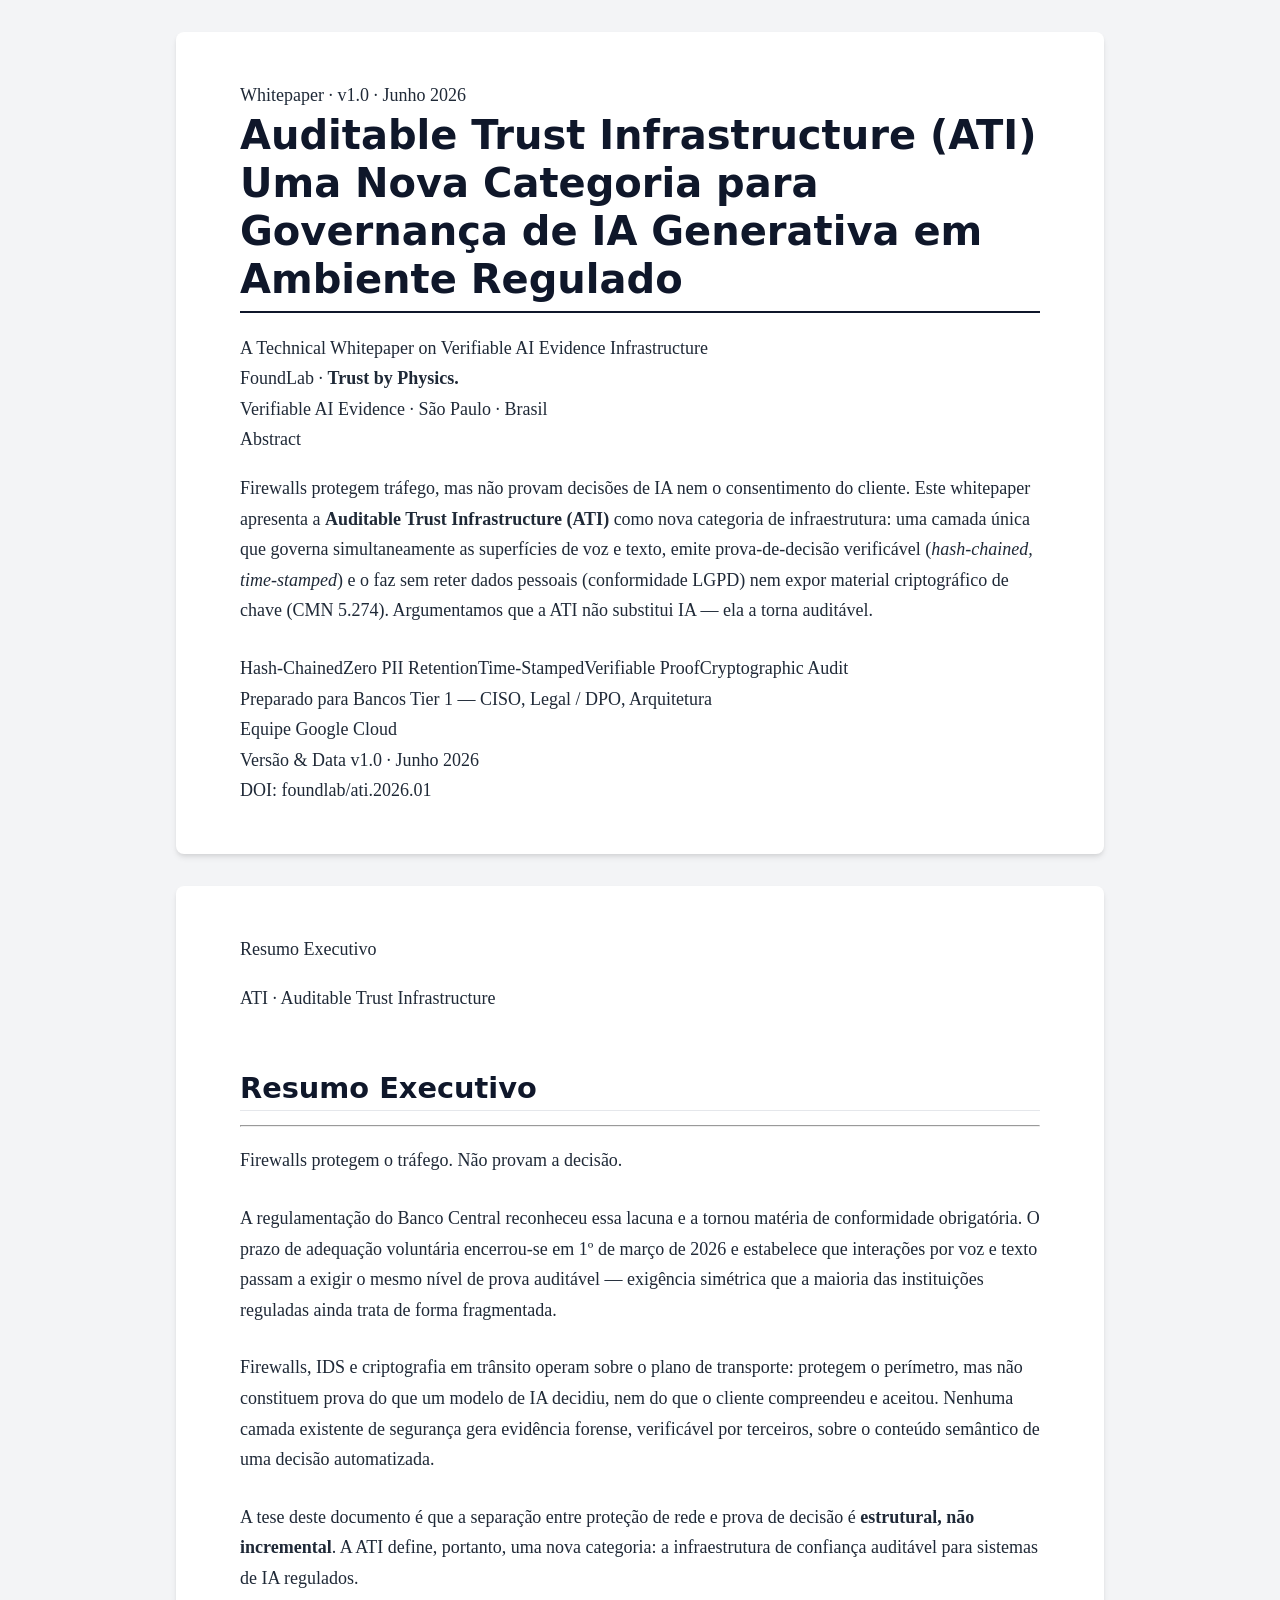
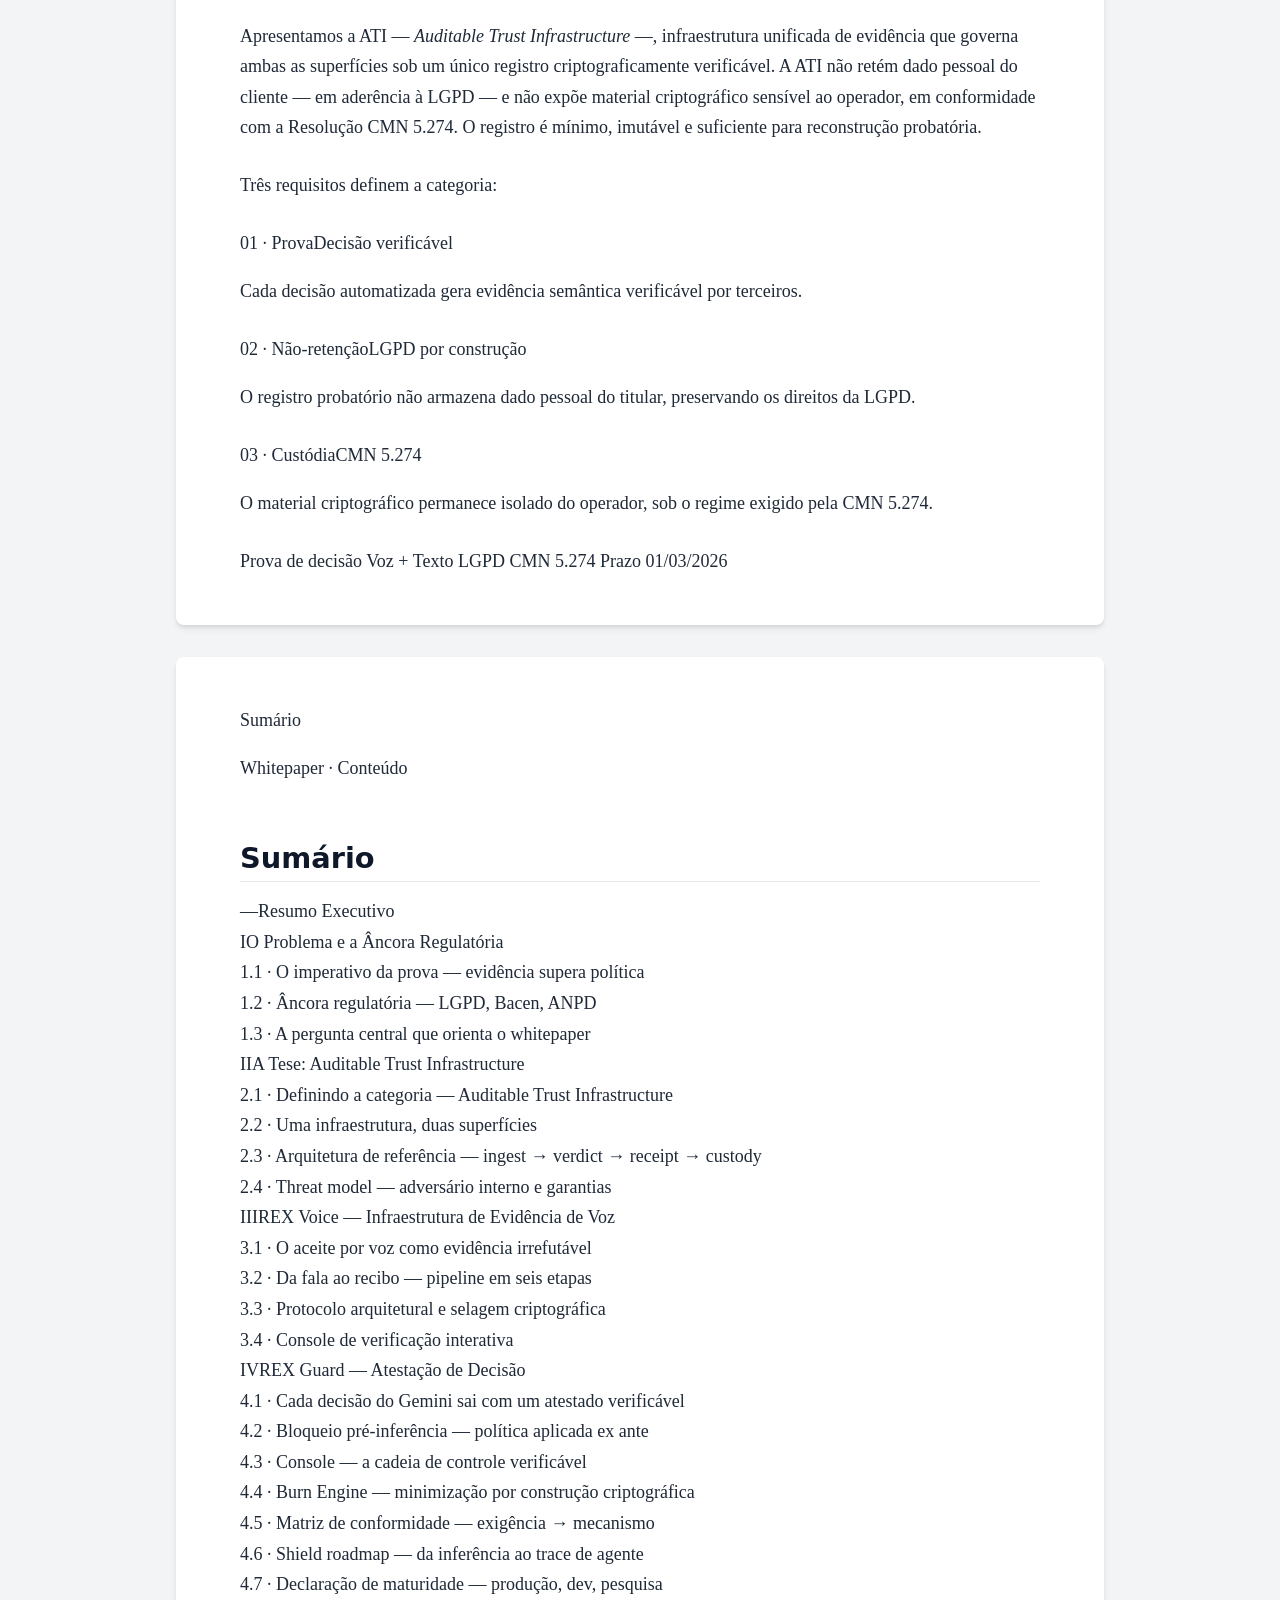
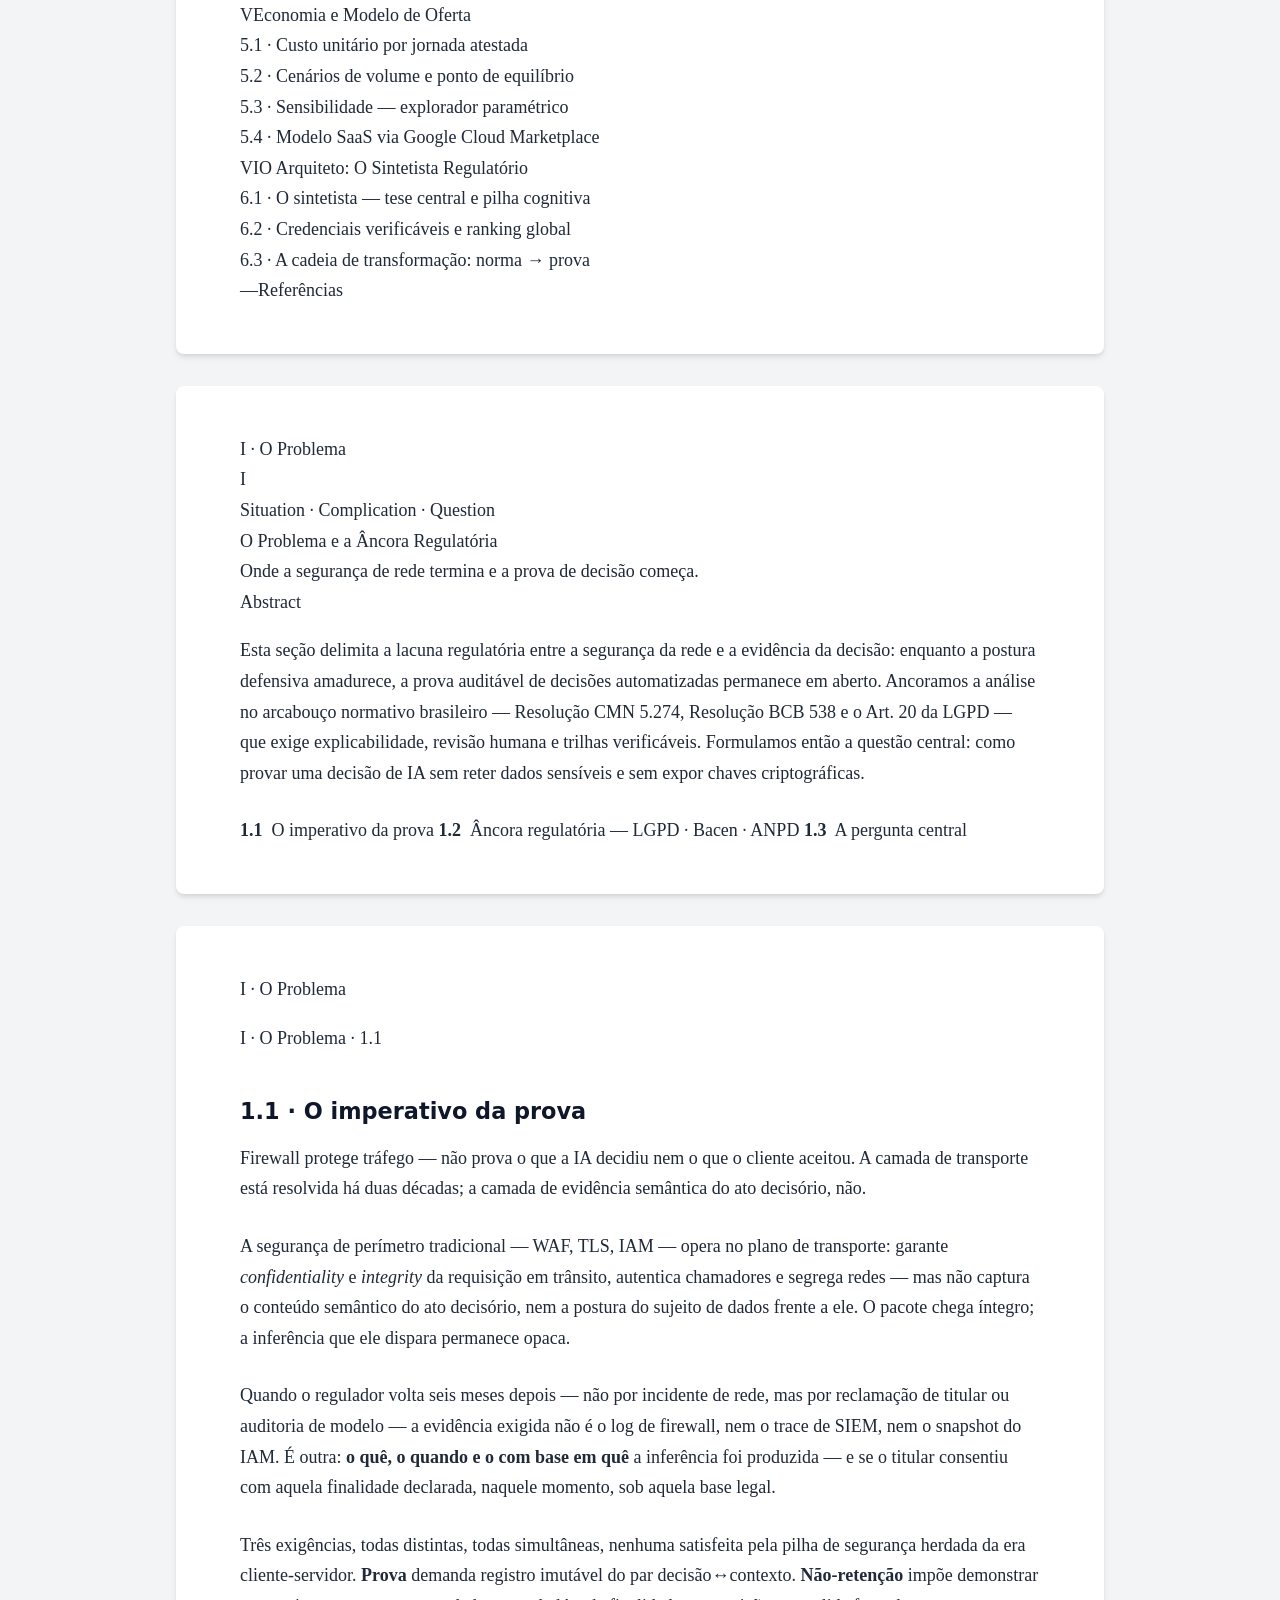
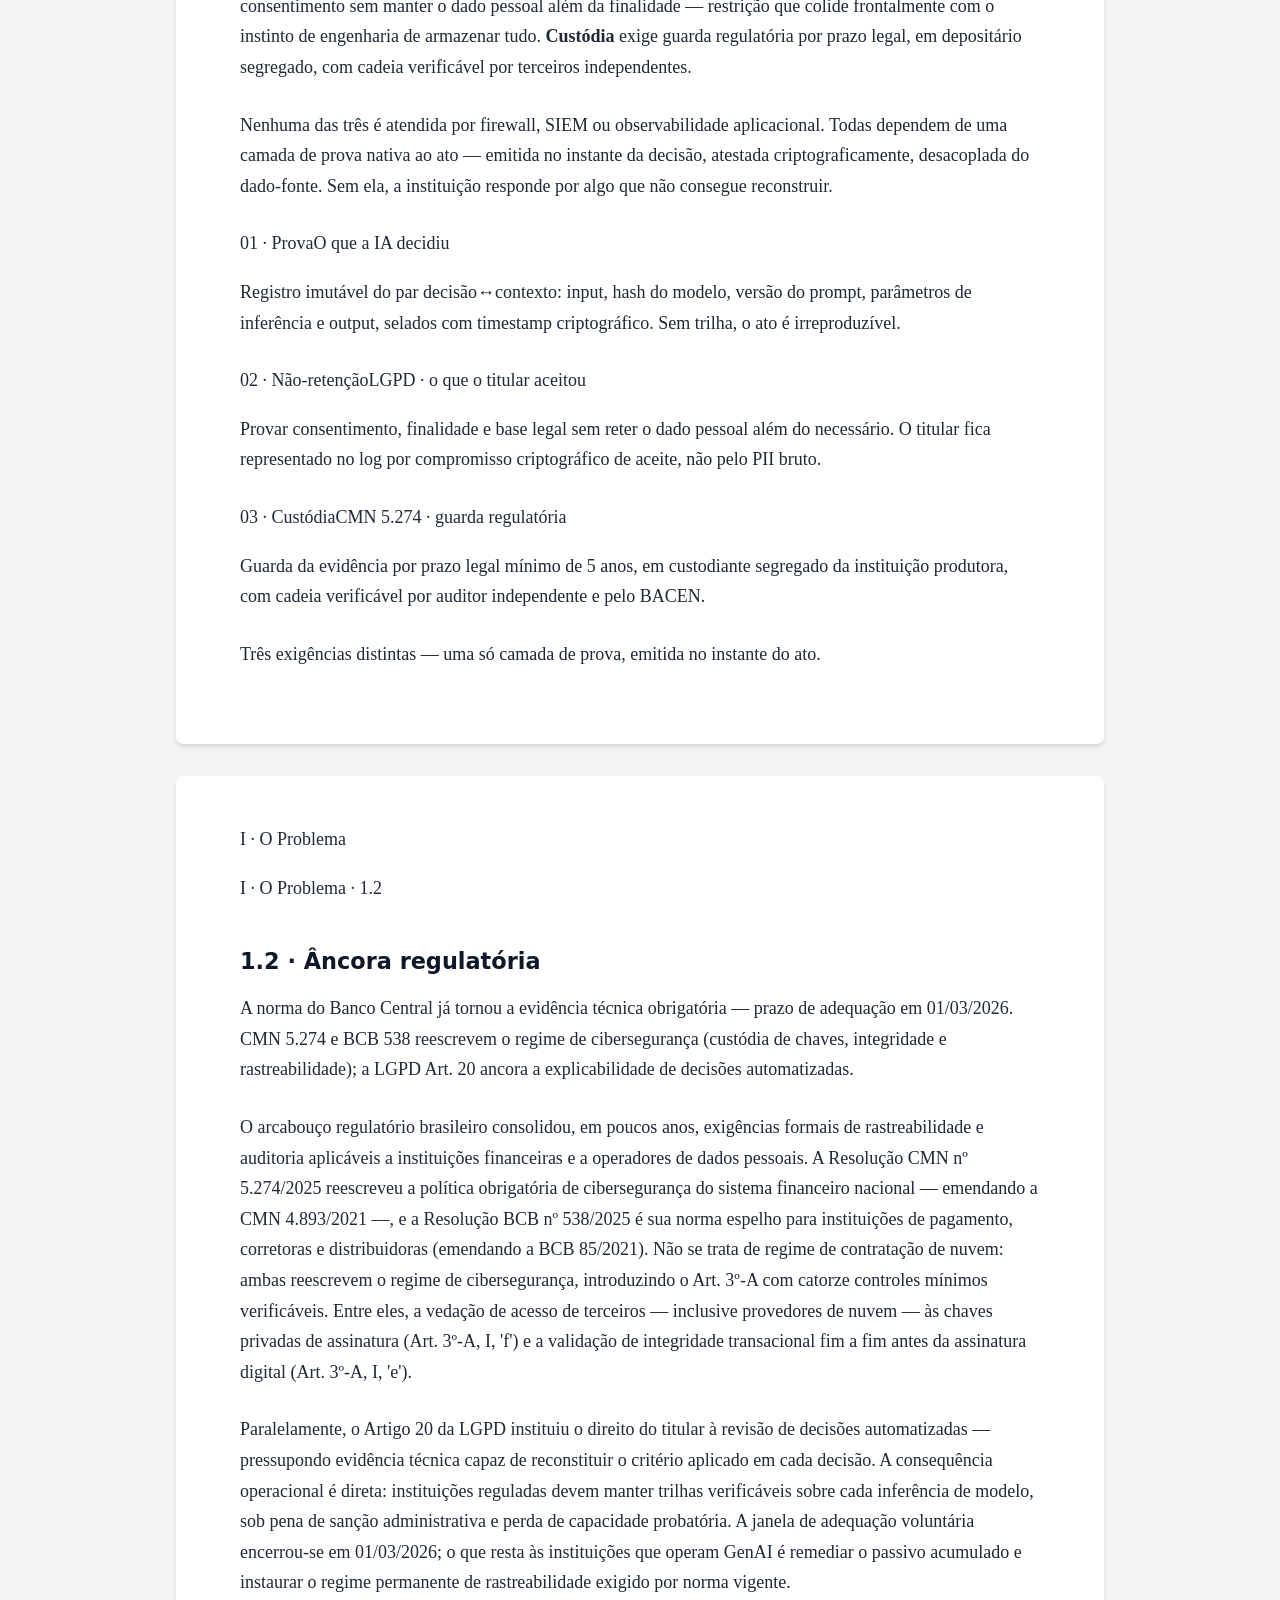
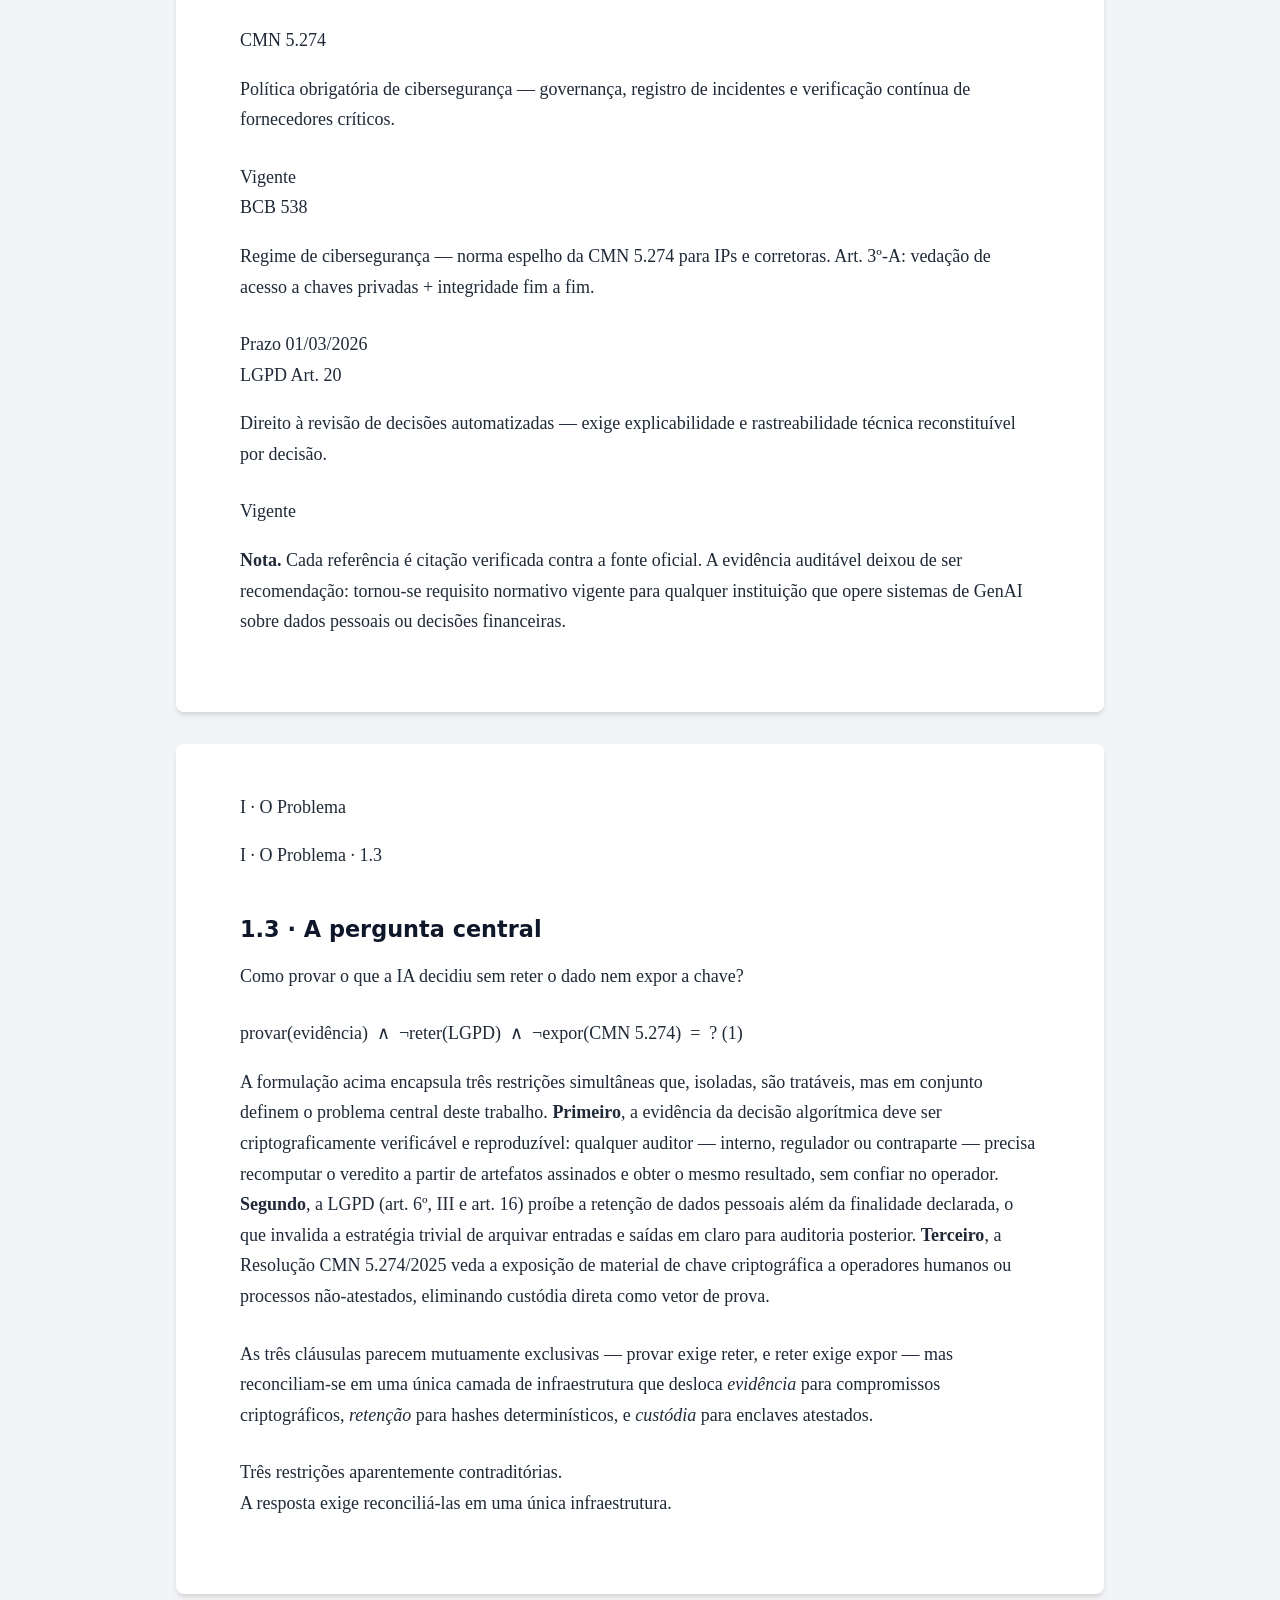
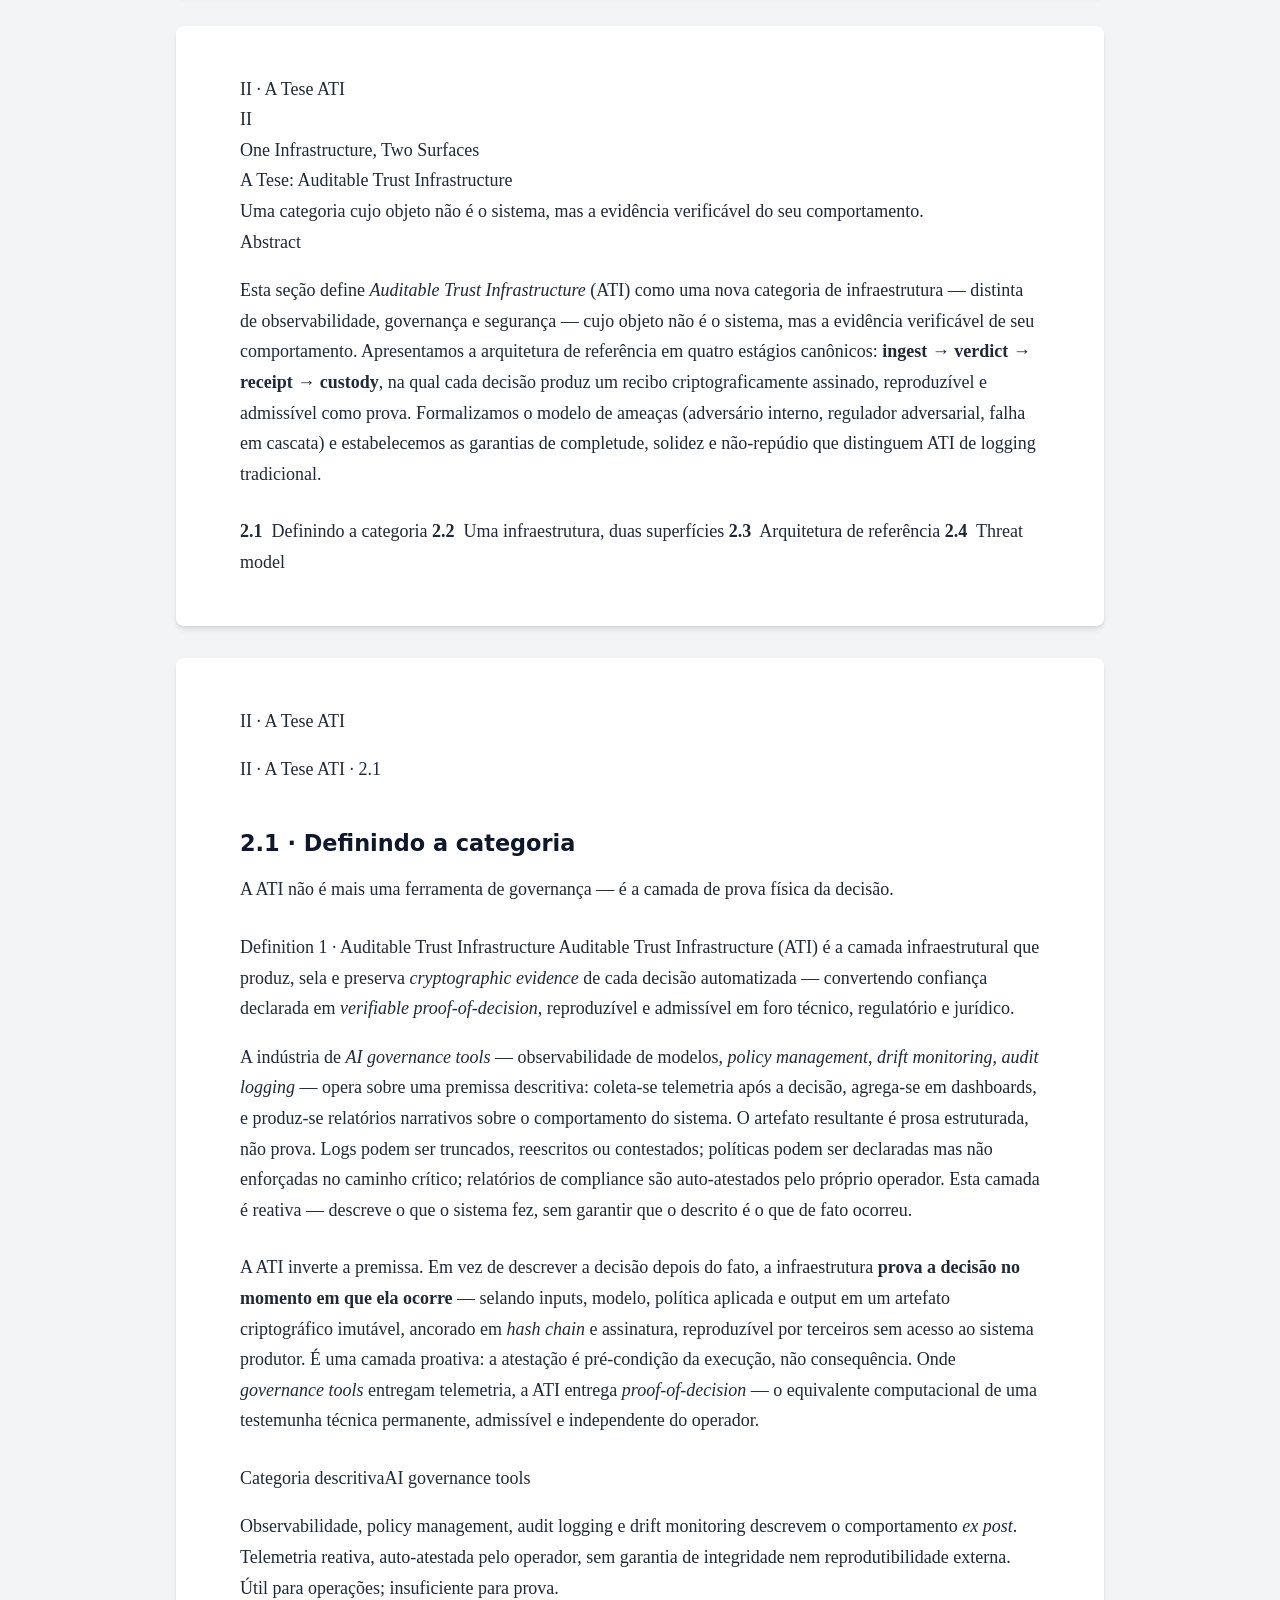
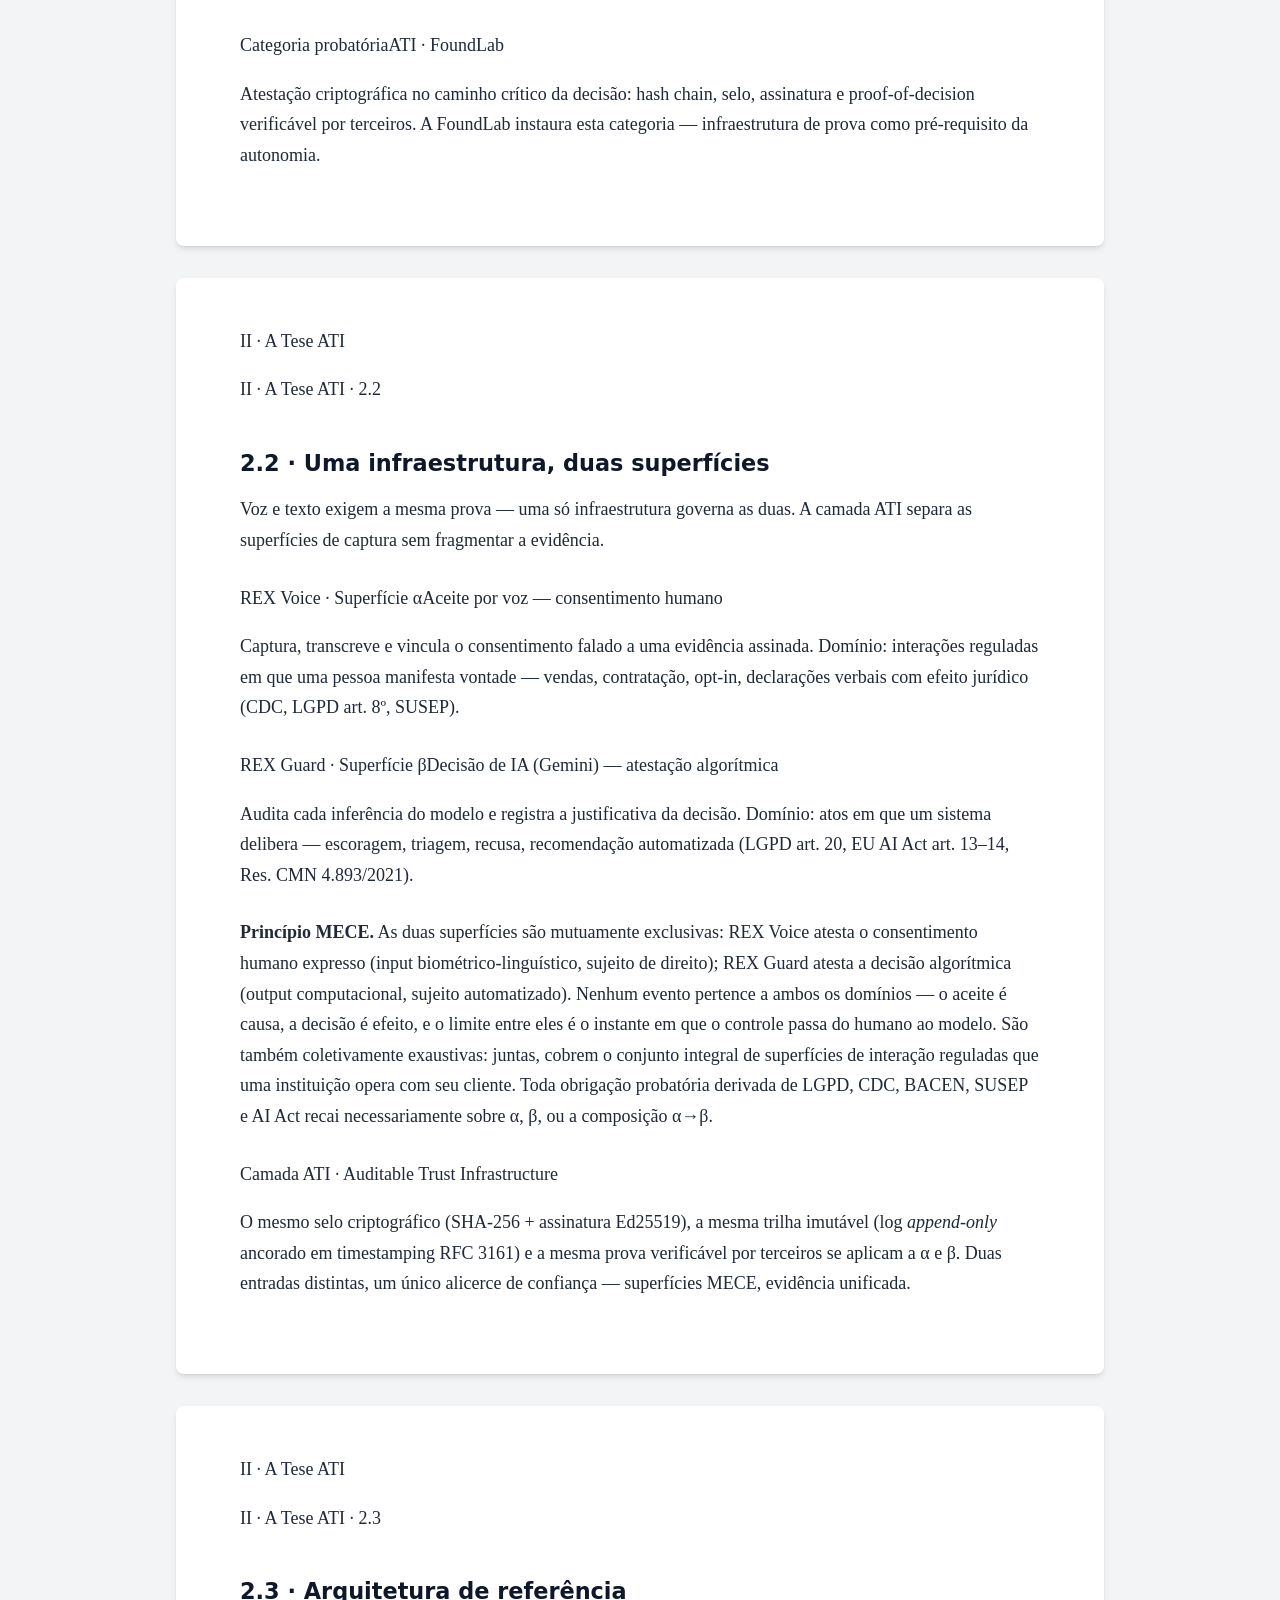
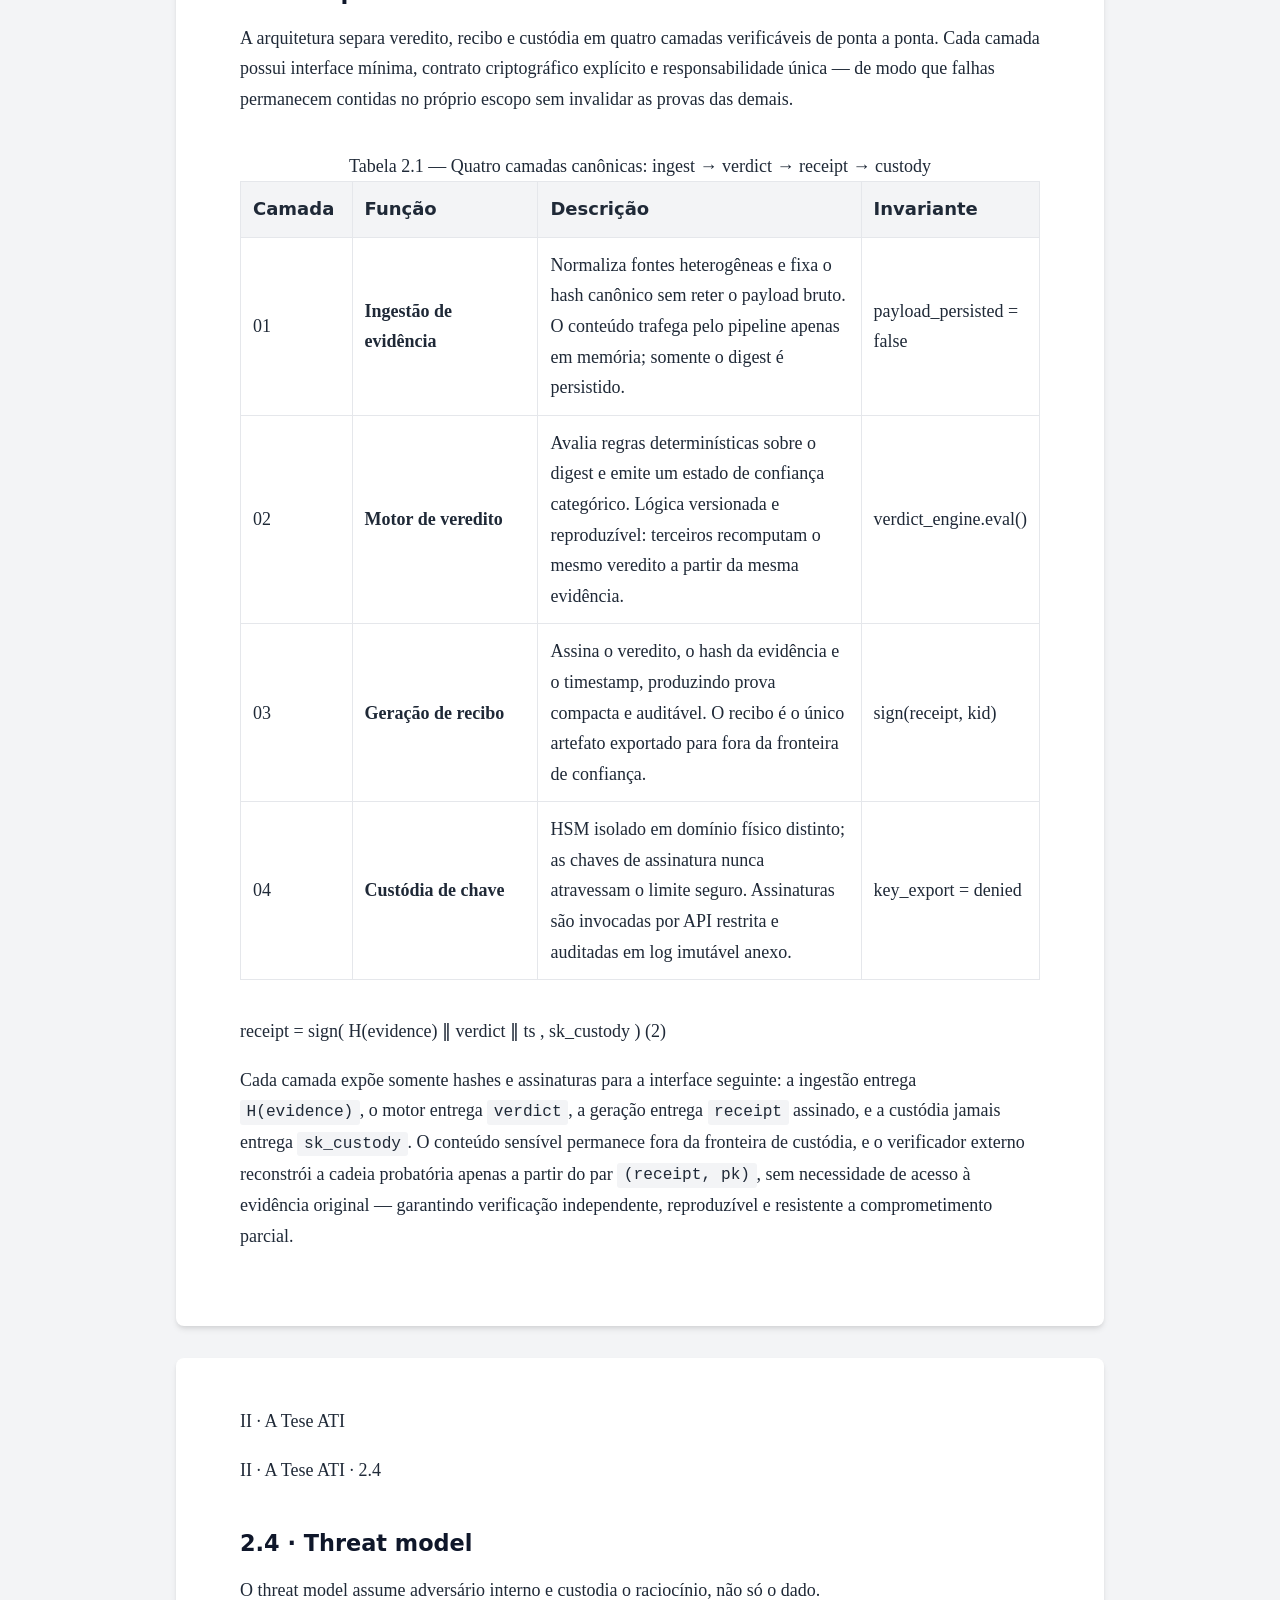
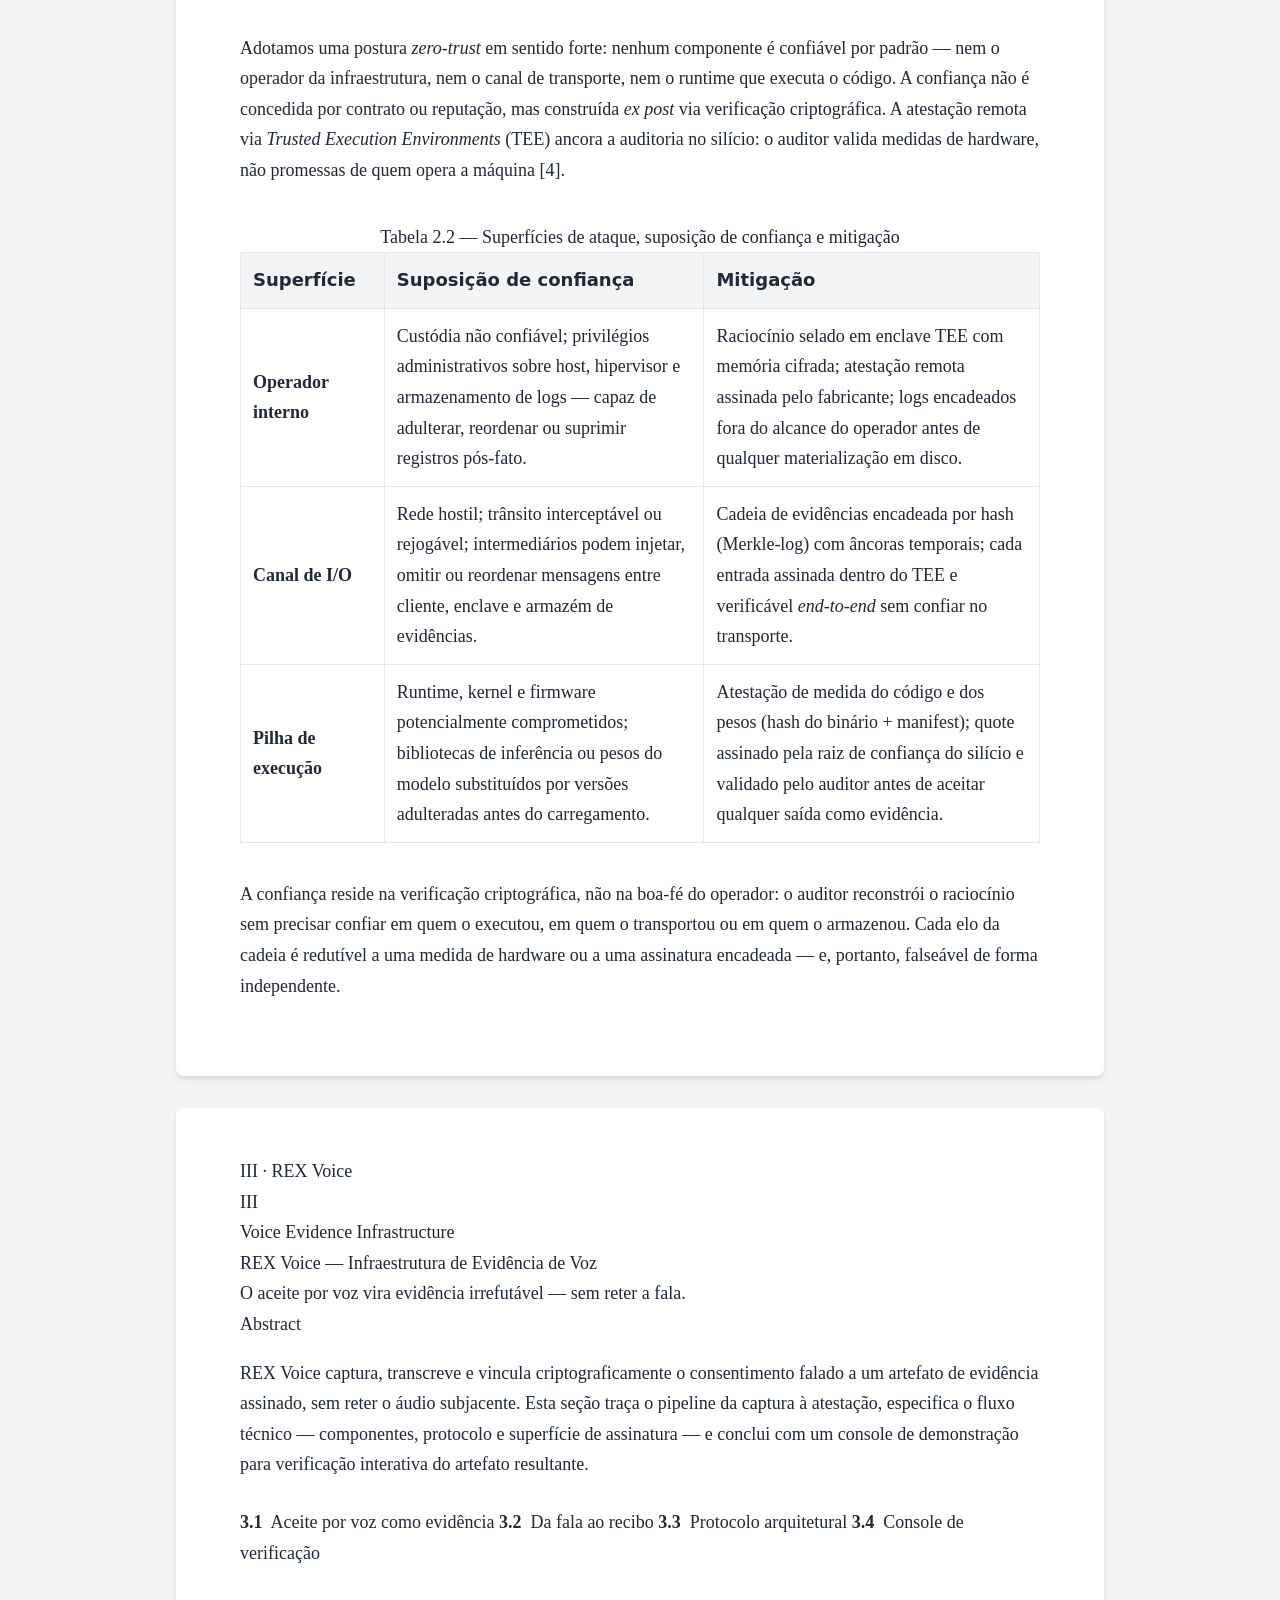
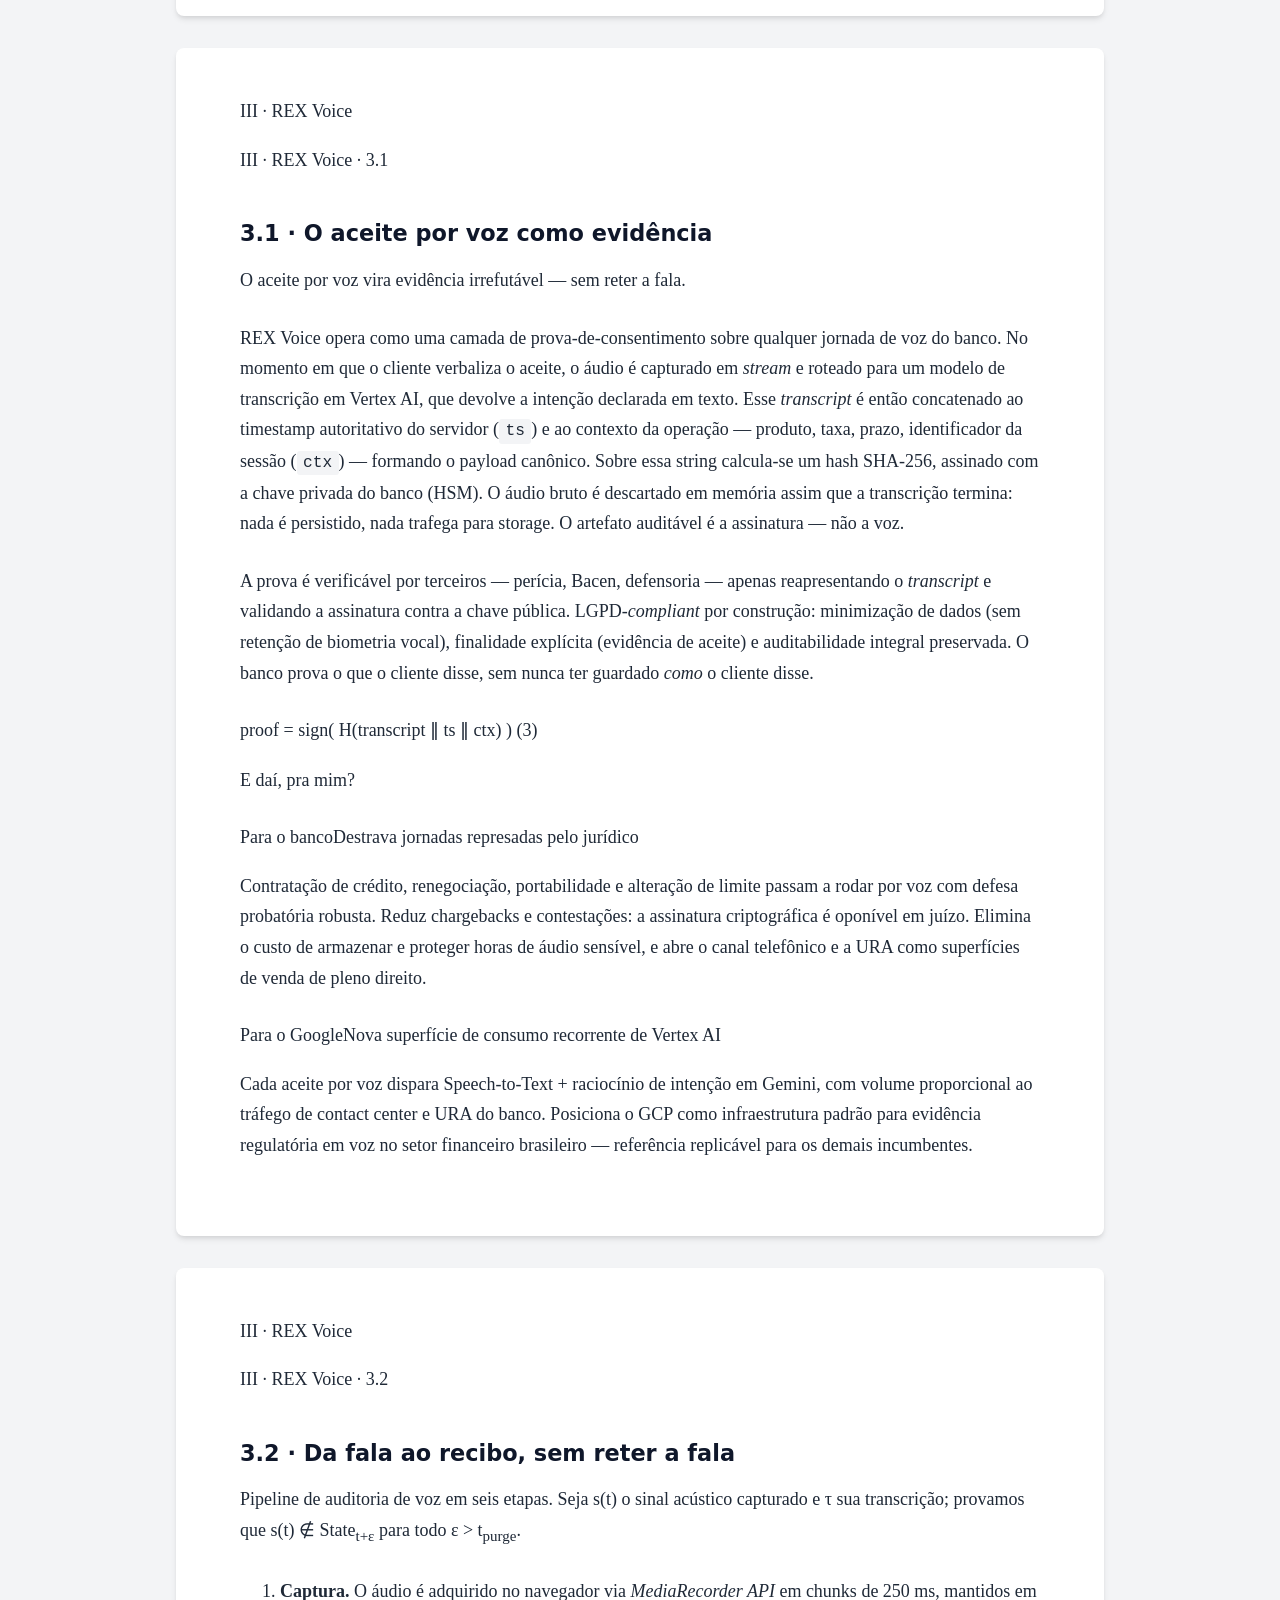
==== docs/whitepaper.html @ bb1be223 "docs(pages): add ATI whitepaper static site source" ====
<!DOCTYPE html>
<html lang="pt-BR">
<head>
<meta charset="utf-8">
<title>Auditable Trust Infrastructure (ATI) — FoundLab Whitepaper</title>
<link rel="stylesheet" href="./assets/screen.css">
</head>
<body>

<!-- ============================ COVER ============================ -->
<section class="cover">
  <div class="cv-kick">Whitepaper · v1.0 · Junho 2026</div>
  <h1 class="cv-title">Auditable Trust Infrastructure <span class="lo">(ATI)</span><br>Uma Nova Categoria para Governança de IA Generativa em Ambiente Regulado</h1>
  <div class="cv-sub">A Technical Whitepaper on Verifiable AI Evidence Infrastructure</div>
  <div class="cv-brand">FoundLab · <b>Trust by Physics.</b></div>
  <div class="cv-loc">Verifiable AI Evidence · São Paulo · Brasil</div>

  <div class="cv-abstract">
    <span class="lab">Abstract</span>
    <p>Firewalls protegem tráfego, mas não provam decisões de IA nem o consentimento do cliente. Este whitepaper apresenta a <strong>Auditable Trust Infrastructure (ATI)</strong> como nova categoria de infraestrutura: uma camada única que governa simultaneamente as superfícies de voz e texto, emite prova-de-decisão verificável (<em>hash-chained, time-stamped</em>) e o faz sem reter dados pessoais (conformidade LGPD) nem expor material criptográfico de chave (CMN 5.274). Argumentamos que a ATI não substitui IA — ela a torna auditável.</p>
  </div>

  <div class="cv-badges">
    <span>Hash-Chained</span><span>Zero PII Retention</span><span>Time-Stamped</span><span>Verifiable Proof</span><span>Cryptographic Audit</span>
  </div>

  <div class="cv-foot">
    <div class="blk">
      <span class="lab">Preparado para</span>
      <span class="val">Bancos Tier 1 — CISO, Legal / DPO, Arquitetura<br>Equipe Google Cloud</span>
    </div>
    <div class="blk">
      <span class="lab">Versão &amp; Data</span>
      <span class="val">v1.0 · Junho 2026<br>DOI: foundlab/ati.2026.01</span>
    </div>
  </div>
</section>

<!-- ===================== RESUMO EXECUTIVO ===================== -->
<section class="exec">
  <span class="runtag">Resumo Executivo</span>
  <p class="kicker">ATI · Auditable Trust Infrastructure</p>
  <h2 class="h-sec section-title">Resumo Executivo</h2>
  <hr class="rule-bronze">
  <p class="big-claim">Firewalls protegem o tráfego. Não provam a decisão.</p>

  <div class="cols2">
    <p>A regulamentação do Banco Central reconheceu essa lacuna e a tornou matéria de conformidade obrigatória. O prazo de adequação voluntária encerrou-se em 1º de março de 2026 e estabelece que interações por voz e texto passam a exigir o mesmo nível de prova auditável — exigência simétrica que a maioria das instituições reguladas ainda trata de forma fragmentada.</p>
    <p>Firewalls, IDS e criptografia em trânsito operam sobre o plano de transporte: protegem o perímetro, mas não constituem prova do que um modelo de IA decidiu, nem do que o cliente compreendeu e aceitou. Nenhuma camada existente de segurança gera evidência forense, verificável por terceiros, sobre o conteúdo semântico de uma decisão automatizada.</p>
    <p>A tese deste documento é que a separação entre proteção de rede e prova de decisão é <strong>estrutural, não incremental</strong>. A ATI define, portanto, uma nova categoria: a infraestrutura de confiança auditável para sistemas de IA regulados.</p>
    <p>Apresentamos a ATI — <em>Auditable Trust Infrastructure</em> —, infraestrutura unificada de evidência que governa ambas as superfícies sob um único registro criptograficamente verificável. A ATI não retém dado pessoal do cliente — em aderência à LGPD — e não expõe material criptográfico sensível ao operador, em conformidade com a Resolução CMN 5.274. O registro é mínimo, imutável e suficiente para reconstrução probatória.</p>
  </div>

  <p style="margin-top:3mm">Três requisitos definem a categoria:</p>
  <div class="triad">
    <div class="t"><span class="n">01 · Prova</span><span class="h">Decisão verificável</span><p>Cada decisão automatizada gera evidência semântica verificável por terceiros.</p></div>
    <div class="t"><span class="n">02 · Não-retenção</span><span class="h">LGPD por construção</span><p>O registro probatório não armazena dado pessoal do titular, preservando os direitos da LGPD.</p></div>
    <div class="t"><span class="n">03 · Custódia</span><span class="h">CMN 5.274</span><p>O material criptográfico permanece isolado do operador, sob o regime exigido pela CMN 5.274.</p></div>
  </div>

  <div class="cv-badges" style="margin-top:4mm">
    <span style="color:var(--bronze-dk);border-color:var(--hair)">Prova de decisão</span>
    <span style="color:var(--bronze-dk);border-color:var(--hair)">Voz + Texto</span>
    <span style="color:var(--bronze-dk);border-color:var(--hair)">LGPD</span>
    <span style="color:var(--bronze-dk);border-color:var(--hair)">CMN 5.274</span>
    <span style="color:var(--bronze-dk);border-color:var(--hair)">Prazo 01/03/2026</span>
  </div>
</section>

<!-- ========================= SUMÁRIO ========================= -->
<section class="toc" style="break-before:page">
  <span class="runtag">Sumário</span>
  <p class="tk">Whitepaper · Conteúdo</p>
  <h2>Sumário</h2>

  <div class="grp">
    <div class="lvl1"><span class="rn">—</span><span class="tt">Resumo Executivo</span><span class="pg" data-toc="Resumo Executivo"></span></div>
  </div>

  <div class="grp">
    <div class="lvl1"><span class="rn">I</span><span class="tt">O Problema e a Âncora Regulatória</span><span class="pg" data-toc="O Problema e a Âncora Regulatória"></span></div>
    <div class="lvl2"><span class="tt">1.1 · O imperativo da prova — evidência supera política</span><span class="dots"></span><span class="pg" data-toc="1.1 · O imperativo da prova"></span></div>
    <div class="lvl2"><span class="tt">1.2 · Âncora regulatória — LGPD, Bacen, ANPD</span><span class="dots"></span><span class="pg" data-toc="1.2 · Âncora regulatória"></span></div>
    <div class="lvl2"><span class="tt">1.3 · A pergunta central que orienta o whitepaper</span><span class="dots"></span><span class="pg" data-toc="1.3 · A pergunta central"></span></div>
  </div>

  <div class="grp">
    <div class="lvl1"><span class="rn">II</span><span class="tt">A Tese: Auditable Trust Infrastructure</span><span class="pg" data-toc="A Tese: Auditable Trust Infrastructure"></span></div>
    <div class="lvl2"><span class="tt">2.1 · Definindo a categoria — Auditable Trust Infrastructure</span><span class="dots"></span><span class="pg" data-toc="2.1 · Definindo a categoria"></span></div>
    <div class="lvl2"><span class="tt">2.2 · Uma infraestrutura, duas superfícies</span><span class="dots"></span><span class="pg" data-toc="2.2 · Uma infraestrutura, duas superfícies"></span></div>
    <div class="lvl2"><span class="tt">2.3 · Arquitetura de referência — ingest → verdict → receipt → custody</span><span class="dots"></span><span class="pg" data-toc="2.3 · Arquitetura de referência"></span></div>
    <div class="lvl2"><span class="tt">2.4 · Threat model — adversário interno e garantias</span><span class="dots"></span><span class="pg" data-toc="2.4 · Threat model"></span></div>
  </div>

  <div class="grp">
    <div class="lvl1"><span class="rn">III</span><span class="tt">REX Voice — Infraestrutura de Evidência de Voz</span><span class="pg" data-toc="REX Voice — Infraestrutura de Evidência de Voz"></span></div>
    <div class="lvl2"><span class="tt">3.1 · O aceite por voz como evidência irrefutável</span><span class="dots"></span><span class="pg" data-toc="3.1 · O aceite por voz como evidência"></span></div>
    <div class="lvl2"><span class="tt">3.2 · Da fala ao recibo — pipeline em seis etapas</span><span class="dots"></span><span class="pg" data-toc="3.2 · Da fala ao recibo"></span></div>
    <div class="lvl2"><span class="tt">3.3 · Protocolo arquitetural e selagem criptográfica</span><span class="dots"></span><span class="pg" data-toc="3.3 · Protocolo arquitetural"></span></div>
    <div class="lvl2"><span class="tt">3.4 · Console de verificação interativa</span><span class="dots"></span><span class="pg" data-toc="3.4 · Console de verificação"></span></div>
  </div>

  <div class="grp">
    <div class="lvl1"><span class="rn">IV</span><span class="tt">REX Guard — Atestação de Decisão</span><span class="pg" data-toc="REX Guard — Atestação de Decisão"></span></div>
    <div class="lvl2"><span class="tt">4.1 · Cada decisão do Gemini sai com um atestado verificável</span><span class="dots"></span><span class="pg" data-toc="4.1 · Atestação por decisão"></span></div>
    <div class="lvl2"><span class="tt">4.2 · Bloqueio pré-inferência — política aplicada ex ante</span><span class="dots"></span><span class="pg" data-toc="4.2 · Bloqueio pré-inferência"></span></div>
    <div class="lvl2"><span class="tt">4.3 · Console — a cadeia de controle verificável</span><span class="dots"></span><span class="pg" data-toc="4.3 · Console de controle"></span></div>
    <div class="lvl2"><span class="tt">4.4 · Burn Engine — minimização por construção criptográfica</span><span class="dots"></span><span class="pg" data-toc="4.4 · Burn Engine"></span></div>
    <div class="lvl2"><span class="tt">4.5 · Matriz de conformidade — exigência → mecanismo</span><span class="dots"></span><span class="pg" data-toc="4.5 · Matriz de conformidade"></span></div>
    <div class="lvl2"><span class="tt">4.6 · Shield roadmap — da inferência ao trace de agente</span><span class="dots"></span><span class="pg" data-toc="4.6 · Shield roadmap"></span></div>
    <div class="lvl2"><span class="tt">4.7 · Declaração de maturidade — produção, dev, pesquisa</span><span class="dots"></span><span class="pg" data-toc="4.7 · Declaração de maturidade"></span></div>
  </div>

  <div class="grp">
    <div class="lvl1"><span class="rn">V</span><span class="tt">Economia e Modelo de Oferta</span><span class="pg" data-toc="Economia e Modelo de Oferta"></span></div>
    <div class="lvl2"><span class="tt">5.1 · Custo unitário por jornada atestada</span><span class="dots"></span><span class="pg" data-toc="5.1 · Custo unitário"></span></div>
    <div class="lvl2"><span class="tt">5.2 · Cenários de volume e ponto de equilíbrio</span><span class="dots"></span><span class="pg" data-toc="5.2 · Cenários de volume"></span></div>
    <div class="lvl2"><span class="tt">5.3 · Sensibilidade — explorador paramétrico</span><span class="dots"></span><span class="pg" data-toc="5.3 · Sensibilidade paramétrica"></span></div>
    <div class="lvl2"><span class="tt">5.4 · Modelo SaaS via Google Cloud Marketplace</span><span class="dots"></span><span class="pg" data-toc="5.4 · Modelo SaaS"></span></div>
  </div>

  <div class="grp">
    <div class="lvl1"><span class="rn">VI</span><span class="tt">O Arquiteto: O Sintetista Regulatório</span><span class="pg" data-toc="O Arquiteto: O Sintetista Regulatório"></span></div>
    <div class="lvl2"><span class="tt">6.1 · O sintetista — tese central e pilha cognitiva</span><span class="dots"></span><span class="pg" data-toc="6.1 · O sintetista"></span></div>
    <div class="lvl2"><span class="tt">6.2 · Credenciais verificáveis e ranking global</span><span class="dots"></span><span class="pg" data-toc="6.2 · Credenciais verificáveis"></span></div>
    <div class="lvl2"><span class="tt">6.3 · A cadeia de transformação: norma → prova</span><span class="dots"></span><span class="pg" data-toc="6.3 · A cadeia de transformação"></span></div>
  </div>

  <div class="grp">
    <div class="lvl1"><span class="rn">—</span><span class="tt">Referências</span><span class="pg" data-toc="Referências"></span></div>
  </div>
</section>

<!-- ===================================================================
     SECTION I
     =================================================================== -->
<section class="opener">
  <span class="runtag">I · O Problema</span>
  <div class="op-num">I</div>
  <div class="op-kick">Situation · Complication · Question</div>
  <div class="op-title">O Problema e a Âncora Regulatória</div>
  <div class="op-sub">Onde a segurança de rede termina e a prova de decisão começa.</div>
  <div class="op-abs">
    <span class="lab">Abstract</span>
    <p>Esta seção delimita a lacuna regulatória entre a segurança da rede e a evidência da decisão: enquanto a postura defensiva amadurece, a prova auditável de decisões automatizadas permanece em aberto. Ancoramos a análise no arcabouço normativo brasileiro — Resolução CMN 5.274, Resolução BCB 538 e o Art. 20 da LGPD — que exige explicabilidade, revisão humana e trilhas verificáveis. Formulamos então a questão central: como provar uma decisão de IA sem reter dados sensíveis e sem expor chaves criptográficas.</p>
  </div>
  <div class="op-toc">
    <span><b>1.1</b> &nbsp;O imperativo da prova</span>
    <span><b>1.2</b> &nbsp;Âncora regulatória — LGPD · Bacen · ANPD</span>
    <span><b>1.3</b> &nbsp;A pergunta central</span>
  </div>
</section>

<!-- 1.1 -->
<section>
  <span class="runtag">I · O Problema</span>
  <p class="kicker">I · O Problema · 1.1</p>
  <h3 class="h-sub"><span class="lede">1.1 · O imperativo da prova</span></h3>
  <p class="standfirst">Firewall protege tráfego — não prova o que a IA decidiu nem o que o cliente aceitou. A camada de transporte está resolvida há duas décadas; a camada de evidência semântica do ato decisório, não.</p>

  <div class="cols2">
    <p>A segurança de perímetro tradicional — WAF, TLS, IAM — opera no plano de transporte: garante <em>confidentiality</em> e <em>integrity</em> da requisição em trânsito, autentica chamadores e segrega redes — mas não captura o conteúdo semântico do ato decisório, nem a postura do sujeito de dados frente a ele. O pacote chega íntegro; a inferência que ele dispara permanece opaca.</p>
    <p>Quando o regulador volta seis meses depois — não por incidente de rede, mas por reclamação de titular ou auditoria de modelo — a evidência exigida não é o log de firewall, nem o trace de SIEM, nem o snapshot do IAM. É outra: <strong>o quê, o quando e o com base em quê</strong> a inferência foi produzida — e se o titular consentiu com aquela finalidade declarada, naquele momento, sob aquela base legal.</p>
    <p>Três exigências, todas distintas, todas simultâneas, nenhuma satisfeita pela pilha de segurança herdada da era cliente-servidor. <strong>Prova</strong> demanda registro imutável do par decisão↔contexto. <strong>Não-retenção</strong> impõe demonstrar consentimento sem manter o dado pessoal além da finalidade — restrição que colide frontalmente com o instinto de engenharia de armazenar tudo. <strong>Custódia</strong> exige guarda regulatória por prazo legal, em depositário segregado, com cadeia verificável por terceiros independentes.</p>
    <p>Nenhuma das três é atendida por firewall, SIEM ou observabilidade aplicacional. Todas dependem de uma camada de prova nativa ao ato — emitida no instante da decisão, atestada criptograficamente, desacoplada do dado-fonte. Sem ela, a instituição responde por algo que não consegue reconstruir.</p>
  </div>

  <div class="triad">
    <div class="t"><span class="n">01 · Prova</span><span class="h">O que a IA decidiu</span><p>Registro imutável do par decisão↔contexto: input, hash do modelo, versão do prompt, parâmetros de inferência e output, selados com timestamp criptográfico. Sem trilha, o ato é irreproduzível.</p></div>
    <div class="t"><span class="n">02 · Não-retenção</span><span class="h">LGPD · o que o titular aceitou</span><p>Provar consentimento, finalidade e base legal sem reter o dado pessoal além do necessário. O titular fica representado no log por compromisso criptográfico de aceite, não pelo PII bruto.</p></div>
    <div class="t"><span class="n">03 · Custódia</span><span class="h">CMN 5.274 · guarda regulatória</span><p>Guarda da evidência por prazo legal mínimo de 5 anos, em custodiante segregado da instituição produtora, com cadeia verificável por auditor independente e pelo BACEN.</p></div>
  </div>
  <p class="pull">Três exigências distintas — uma só camada de prova, emitida no instante do ato.</p>
</section>

<!-- 1.2 -->
<section style="break-before:page">
  <span class="runtag">I · O Problema</span>
  <p class="kicker">I · O Problema · 1.2</p>
  <h3 class="h-sub"><span class="lede">1.2 · Âncora regulatória</span></h3>
  <p class="standfirst">A norma do Banco Central já tornou a evidência técnica obrigatória — prazo de adequação em 01/03/2026. CMN 5.274 e BCB 538 reescrevem o regime de cibersegurança (custódia de chaves, integridade e rastreabilidade); a LGPD Art. 20 ancora a explicabilidade de decisões automatizadas.</p>

  <div class="cols2">
    <p>O arcabouço regulatório brasileiro consolidou, em poucos anos, exigências formais de rastreabilidade e auditoria aplicáveis a instituições financeiras e a operadores de dados pessoais. A Resolução CMN nº 5.274/2025 reescreveu a política obrigatória de cibersegurança do sistema financeiro nacional — emendando a CMN 4.893/2021 —, e a Resolução BCB nº 538/2025 é sua norma espelho para instituições de pagamento, corretoras e distribuidoras (emendando a BCB 85/2021). Não se trata de regime de contratação de nuvem: ambas reescrevem o regime de cibersegurança, introduzindo o Art. 3º-A com catorze controles mínimos verificáveis. Entre eles, a vedação de acesso de terceiros — inclusive provedores de nuvem — às chaves privadas de assinatura (Art. 3º-A, I, 'f') e a validação de integridade transacional fim a fim antes da assinatura digital (Art. 3º-A, I, 'e').</p>
    <p>Paralelamente, o Artigo 20 da LGPD instituiu o direito do titular à revisão de decisões automatizadas — pressupondo evidência técnica capaz de reconstituir o critério aplicado em cada decisão. A consequência operacional é direta: instituições reguladas devem manter trilhas verificáveis sobre cada inferência de modelo, sob pena de sanção administrativa e perda de capacidade probatória. A janela de adequação voluntária encerrou-se em 01/03/2026; o que resta às instituições que operam GenAI é remediar o passivo acumulado e instaurar o regime permanente de rastreabilidade exigido por norma vigente.</p>
  </div>

  <div class="regrow">
    <div class="r"><div class="n">CMN 5.274</div><p>Política obrigatória de cibersegurança — governança, registro de incidentes e verificação contínua de fornecedores críticos.</p><span class="st">Vigente</span></div>
    <div class="r"><div class="n">BCB 538</div><p>Regime de cibersegurança — norma espelho da CMN 5.274 para IPs e corretoras. Art. 3º-A: vedação de acesso a chaves privadas + integridade fim a fim.</p><span class="st">Prazo 01/03/2026</span></div>
    <div class="r"><div class="n">LGPD Art. 20</div><p>Direito à revisão de decisões automatizadas — exige explicabilidade e rastreabilidade técnica reconstituível por decisão.</p><span class="st">Vigente</span></div>
  </div>

  <p class="vnote"><b>Nota.</b> Cada referência é citação verificada contra a fonte oficial. A evidência auditável deixou de ser recomendação: tornou-se requisito normativo vigente para qualquer instituição que opere sistemas de GenAI sobre dados pessoais ou decisões financeiras.</p>
</section>

<!-- 1.3 -->
<section style="break-before:page">
  <span class="runtag">I · O Problema</span>
  <p class="kicker">I · O Problema · 1.3</p>
  <h3 class="h-sub"><span class="lede">1.3 · A pergunta central</span></h3>
  <p class="standfirst">Como provar o que a IA decidiu sem reter o dado nem expor a chave?</p>

  <div class="eq">
    <span class="ex">provar(evidência) &nbsp;∧&nbsp; ¬reter(LGPD) &nbsp;∧&nbsp; ¬expor(CMN 5.274) &nbsp;=&nbsp; ?</span>
    <span class="eqno">(1)</span>
  </div>

  <p>A formulação acima encapsula três restrições simultâneas que, isoladas, são tratáveis, mas em conjunto definem o problema central deste trabalho. <strong>Primeiro</strong>, a evidência da decisão algorítmica deve ser criptograficamente verificável e reproduzível: qualquer auditor — interno, regulador ou contraparte — precisa recomputar o veredito a partir de artefatos assinados e obter o mesmo resultado, sem confiar no operador. <strong>Segundo</strong>, a LGPD (art. 6º, III e art. 16) proíbe a retenção de dados pessoais além da finalidade declarada, o que invalida a estratégia trivial de arquivar entradas e saídas em claro para auditoria posterior. <strong>Terceiro</strong>, a Resolução CMN 5.274/2025 veda a exposição de material de chave criptográfica a operadores humanos ou processos não-atestados, eliminando custódia direta como vetor de prova.</p>
  <p>As três cláusulas parecem mutuamente exclusivas — provar exige reter, e reter exige expor — mas reconciliam-se em uma única camada de infraestrutura que desloca <em>evidência</em> para compromissos criptográficos, <em>retenção</em> para hashes determinísticos, e <em>custódia</em> para enclaves atestados.</p>

  <p class="pull">Três restrições aparentemente contraditórias.<br>A resposta exige reconciliá-las em uma única infraestrutura.</p>
</section>

<!-- ===================================================================
     SECTION II
     =================================================================== -->
<section class="opener">
  <span class="runtag">II · A Tese ATI</span>
  <div class="op-num">II</div>
  <div class="op-kick">One Infrastructure, Two Surfaces</div>
  <div class="op-title">A Tese: Auditable Trust Infrastructure</div>
  <div class="op-sub">Uma categoria cujo objeto não é o sistema, mas a evidência verificável do seu comportamento.</div>
  <div class="op-abs">
    <span class="lab">Abstract</span>
    <p>Esta seção define <em>Auditable Trust Infrastructure</em> (ATI) como uma nova categoria de infraestrutura — distinta de observabilidade, governança e segurança — cujo objeto não é o sistema, mas a evidência verificável de seu comportamento. Apresentamos a arquitetura de referência em quatro estágios canônicos: <strong>ingest → verdict → receipt → custody</strong>, na qual cada decisão produz um recibo criptograficamente assinado, reproduzível e admissível como prova. Formalizamos o modelo de ameaças (adversário interno, regulador adversarial, falha em cascata) e estabelecemos as garantias de completude, solidez e não-repúdio que distinguem ATI de logging tradicional.</p>
  </div>
  <div class="op-toc">
    <span><b>2.1</b> &nbsp;Definindo a categoria</span>
    <span><b>2.2</b> &nbsp;Uma infraestrutura, duas superfícies</span>
    <span><b>2.3</b> &nbsp;Arquitetura de referência</span>
    <span><b>2.4</b> &nbsp;Threat model</span>
  </div>
</section>

<!-- 2.1 -->
<section>
  <span class="runtag">II · A Tese ATI</span>
  <p class="kicker">II · A Tese ATI · 2.1</p>
  <h3 class="h-sub"><span class="lede">2.1 · Definindo a categoria</span></h3>
  <p class="standfirst">A ATI não é mais uma ferramenta de governança — é a camada de prova física da decisão.</p>

  <div class="defbox">
    <span class="lab">Definition 1 · Auditable Trust Infrastructure</span>
    <span class="def">Auditable Trust Infrastructure (ATI) é a camada infraestrutural que produz, sela e preserva <em>cryptographic evidence</em> de cada decisão automatizada — convertendo confiança declarada em <em>verifiable proof-of-decision</em>, reproduzível e admissível em foro técnico, regulatório e jurídico.</span>
  </div>

  <div class="cols2">
    <p>A indústria de <em>AI governance tools</em> — observabilidade de modelos, <em>policy management</em>, <em>drift monitoring</em>, <em>audit logging</em> — opera sobre uma premissa descritiva: coleta-se telemetria após a decisão, agrega-se em dashboards, e produz-se relatórios narrativos sobre o comportamento do sistema. O artefato resultante é prosa estruturada, não prova. Logs podem ser truncados, reescritos ou contestados; políticas podem ser declaradas mas não enforçadas no caminho crítico; relatórios de compliance são auto-atestados pelo próprio operador. Esta camada é reativa — descreve o que o sistema fez, sem garantir que o descrito é o que de fato ocorreu.</p>
    <p>A ATI inverte a premissa. Em vez de descrever a decisão depois do fato, a infraestrutura <strong>prova a decisão no momento em que ela ocorre</strong> — selando inputs, modelo, política aplicada e output em um artefato criptográfico imutável, ancorado em <em>hash chain</em> e assinatura, reproduzível por terceiros sem acesso ao sistema produtor. É uma camada proativa: a atestação é pré-condição da execução, não consequência. Onde <em>governance tools</em> entregam telemetria, a ATI entrega <em>proof-of-decision</em> — o equivalente computacional de uma testemunha técnica permanente, admissível e independente do operador.</p>
  </div>

  <div class="impact">
    <div class="card"><span class="who">Categoria descritiva</span><span class="ti">AI governance tools</span><p>Observabilidade, policy management, audit logging e drift monitoring descrevem o comportamento <em>ex post</em>. Telemetria reativa, auto-atestada pelo operador, sem garantia de integridade nem reprodutibilidade externa. Útil para operações; insuficiente para prova.</p></div>
    <div class="card"><span class="who">Categoria probatória</span><span class="ti">ATI · FoundLab</span><p>Atestação criptográfica no caminho crítico da decisão: hash chain, selo, assinatura e proof-of-decision verificável por terceiros. A FoundLab instaura esta categoria — infraestrutura de prova como pré-requisito da autonomia.</p></div>
  </div>
</section>

<!-- 2.2 -->
<section style="break-before:page">
  <span class="runtag">II · A Tese ATI</span>
  <p class="kicker">II · A Tese ATI · 2.2</p>
  <h3 class="h-sub"><span class="lede">2.2 · Uma infraestrutura, duas superfícies</span></h3>
  <p class="standfirst">Voz e texto exigem a mesma prova — uma só infraestrutura governa as duas. A camada ATI separa as superfícies de captura sem fragmentar a evidência.</p>

  <div class="impact">
    <div class="card"><span class="who">REX Voice · Superfície α</span><span class="ti">Aceite por voz — consentimento humano</span><p>Captura, transcreve e vincula o consentimento falado a uma evidência assinada. Domínio: interações reguladas em que uma pessoa manifesta vontade — vendas, contratação, opt-in, declarações verbais com efeito jurídico (CDC, LGPD art. 8º, SUSEP).</p></div>
    <div class="card"><span class="who">REX Guard · Superfície β</span><span class="ti">Decisão de IA (Gemini) — atestação algorítmica</span><p>Audita cada inferência do modelo e registra a justificativa da decisão. Domínio: atos em que um sistema delibera — escoragem, triagem, recusa, recomendação automatizada (LGPD art. 20, EU AI Act art. 13–14, Res. CMN 4.893/2021).</p></div>
  </div>

  <p><strong>Princípio MECE.</strong> As duas superfícies são mutuamente exclusivas: REX Voice atesta o consentimento humano expresso (input biométrico-linguístico, sujeito de direito); REX Guard atesta a decisão algorítmica (output computacional, sujeito automatizado). Nenhum evento pertence a ambos os domínios — o aceite é causa, a decisão é efeito, e o limite entre eles é o instante em que o controle passa do humano ao modelo. São também coletivamente exaustivas: juntas, cobrem o conjunto integral de superfícies de interação reguladas que uma instituição opera com seu cliente. Toda obrigação probatória derivada de LGPD, CDC, BACEN, SUSEP e AI Act recai necessariamente sobre α, β, ou a composição α→β.</p>

  <div class="invariant">
    <span class="lab">Camada ATI · Auditable Trust Infrastructure</span>
    <p>O mesmo selo criptográfico (SHA-256 + assinatura Ed25519), a mesma trilha imutável (log <em>append-only</em> ancorado em timestamping RFC 3161) e a mesma prova verificável por terceiros se aplicam a α e β. Duas entradas distintas, um único alicerce de confiança — superfícies MECE, evidência unificada.</p>
  </div>
</section>

<!-- 2.3 -->
<section style="break-before:page">
  <span class="runtag">II · A Tese ATI</span>
  <p class="kicker">II · A Tese ATI · 2.3</p>
  <h3 class="h-sub"><span class="lede">2.3 · Arquitetura de referência</span></h3>
  <p class="standfirst">A arquitetura separa veredito, recibo e custódia em quatro camadas verificáveis de ponta a ponta. Cada camada possui interface mínima, contrato criptográfico explícito e responsabilidade única — de modo que falhas permanecem contidas no próprio escopo sem invalidar as provas das demais.</p>

  <table class="tbl">
    <caption>Tabela 2.1 — Quatro camadas canônicas: ingest → verdict → receipt → custody</caption>
    <thead><tr><th style="width:14%">Camada</th><th style="width:24%">Função</th><th style="width:42%">Descrição</th><th class="mono" style="width:20%">Invariante</th></tr></thead>
    <tbody>
      <tr><td class="mono">01</td><td><b>Ingestão de evidência</b></td><td>Normaliza fontes heterogêneas e fixa o hash canônico sem reter o payload bruto. O conteúdo trafega pelo pipeline apenas em memória; somente o digest é persistido.</td><td class="mono">payload_persisted = false</td></tr>
      <tr><td class="mono">02</td><td><b>Motor de veredito</b></td><td>Avalia regras determinísticas sobre o digest e emite um estado de confiança categórico. Lógica versionada e reproduzível: terceiros recomputam o mesmo veredito a partir da mesma evidência.</td><td class="mono">verdict_engine.eval()</td></tr>
      <tr><td class="mono">03</td><td><b>Geração de recibo</b></td><td>Assina o veredito, o hash da evidência e o timestamp, produzindo prova compacta e auditável. O recibo é o único artefato exportado para fora da fronteira de confiança.</td><td class="mono">sign(receipt, kid)</td></tr>
      <tr><td class="mono">04</td><td><b>Custódia de chave</b></td><td>HSM isolado em domínio físico distinto; as chaves de assinatura nunca atravessam o limite seguro. Assinaturas são invocadas por API restrita e auditadas em log imutável anexo.</td><td class="mono">key_export = denied</td></tr>
    </tbody>
  </table>

  <div class="eq tight">
    <span class="ex">receipt = sign( H(evidence) ‖ verdict ‖ ts , sk_custody )</span>
    <span class="eqno">(2)</span>
  </div>

  <p>Cada camada expõe somente hashes e assinaturas para a interface seguinte: a ingestão entrega <code>H(evidence)</code>, o motor entrega <code>verdict</code>, a geração entrega <code>receipt</code> assinado, e a custódia jamais entrega <code>sk_custody</code>. O conteúdo sensível permanece fora da fronteira de custódia, e o verificador externo reconstrói a cadeia probatória apenas a partir do par <code>(receipt, pk)</code>, sem necessidade de acesso à evidência original — garantindo verificação independente, reproduzível e resistente a comprometimento parcial.</p>
</section>

<!-- 2.4 -->
<section style="break-before:page">
  <span class="runtag">II · A Tese ATI</span>
  <p class="kicker">II · A Tese ATI · 2.4</p>
  <h3 class="h-sub"><span class="lede">2.4 · Threat model</span></h3>
  <p class="standfirst">O threat model assume adversário interno e custodia o raciocínio, não só o dado.</p>

  <p>Adotamos uma postura <em>zero-trust</em> em sentido forte: nenhum componente é confiável por padrão — nem o operador da infraestrutura, nem o canal de transporte, nem o runtime que executa o código. A confiança não é concedida por contrato ou reputação, mas construída <em>ex post</em> via verificação criptográfica. A atestação remota via <em>Trusted Execution Environments</em> (TEE) ancora a auditoria no silício: o auditor valida medidas de hardware, não promessas de quem opera a máquina [4].</p>

  <table class="tbl">
    <caption>Tabela 2.2 — Superfícies de ataque, suposição de confiança e mitigação</caption>
    <thead><tr><th style="width:18%">Superfície</th><th style="width:40%">Suposição de confiança</th><th style="width:42%">Mitigação</th></tr></thead>
    <tbody>
      <tr><td><b>Operador interno</b></td><td>Custódia não confiável; privilégios administrativos sobre host, hipervisor e armazenamento de logs — capaz de adulterar, reordenar ou suprimir registros pós-fato.</td><td>Raciocínio selado em enclave TEE com memória cifrada; atestação remota assinada pelo fabricante; logs encadeados fora do alcance do operador antes de qualquer materialização em disco.</td></tr>
      <tr><td><b>Canal de I/O</b></td><td>Rede hostil; trânsito interceptável ou rejogável; intermediários podem injetar, omitir ou reordenar mensagens entre cliente, enclave e armazém de evidências.</td><td>Cadeia de evidências encadeada por hash (Merkle-log) com âncoras temporais; cada entrada assinada dentro do TEE e verificável <em>end-to-end</em> sem confiar no transporte.</td></tr>
      <tr><td><b>Pilha de execução</b></td><td>Runtime, kernel e firmware potencialmente comprometidos; bibliotecas de inferência ou pesos do modelo substituídos por versões adulteradas antes do carregamento.</td><td>Atestação de medida do código e dos pesos (hash do binário + manifest); quote assinado pela raiz de confiança do silício e validado pelo auditor antes de aceitar qualquer saída como evidência.</td></tr>
    </tbody>
  </table>

  <p>A confiança reside na verificação criptográfica, não na boa-fé do operador: o auditor reconstrói o raciocínio sem precisar confiar em quem o executou, em quem o transportou ou em quem o armazenou. Cada elo da cadeia é redutível a uma medida de hardware ou a uma assinatura encadeada — e, portanto, falseável de forma independente.</p>
</section>

<!-- ===================================================================
     SECTION III — REX VOICE
     =================================================================== -->
<section class="opener">
  <span class="runtag">III · REX Voice</span>
  <div class="op-num">III</div>
  <div class="op-kick">Voice Evidence Infrastructure</div>
  <div class="op-title">REX Voice — Infraestrutura de Evidência de Voz</div>
  <div class="op-sub">O aceite por voz vira evidência irrefutável — sem reter a fala.</div>
  <div class="op-abs">
    <span class="lab">Abstract</span>
    <p>REX Voice captura, transcreve e vincula criptograficamente o consentimento falado a um artefato de evidência assinado, sem reter o áudio subjacente. Esta seção traça o pipeline da captura à atestação, especifica o fluxo técnico — componentes, protocolo e superfície de assinatura — e conclui com um console de demonstração para verificação interativa do artefato resultante.</p>
  </div>
  <div class="op-toc">
    <span><b>3.1</b> &nbsp;Aceite por voz como evidência</span>
    <span><b>3.2</b> &nbsp;Da fala ao recibo</span>
    <span><b>3.3</b> &nbsp;Protocolo arquitetural</span>
    <span><b>3.4</b> &nbsp;Console de verificação</span>
  </div>
</section>

<!-- 3.1 -->
<section>
  <span class="runtag">III · REX Voice</span>
  <p class="kicker">III · REX Voice · 3.1</p>
  <h3 class="h-sub"><span class="lede">3.1 · O aceite por voz como evidência</span></h3>
  <p class="standfirst">O aceite por voz vira evidência irrefutável — sem reter a fala.</p>

  <div class="cols2">
    <p>REX Voice opera como uma camada de prova-de-consentimento sobre qualquer jornada de voz do banco. No momento em que o cliente verbaliza o aceite, o áudio é capturado em <em>stream</em> e roteado para um modelo de transcrição em Vertex AI, que devolve a intenção declarada em texto. Esse <em>transcript</em> é então concatenado ao timestamp autoritativo do servidor (<code>ts</code>) e ao contexto da operação — produto, taxa, prazo, identificador da sessão (<code>ctx</code>) — formando o payload canônico. Sobre essa string calcula-se um hash SHA-256, assinado com a chave privada do banco (HSM). O áudio bruto é descartado em memória assim que a transcrição termina: nada é persistido, nada trafega para storage. O artefato auditável é a assinatura — não a voz.</p>
    <p>A prova é verificável por terceiros — perícia, Bacen, defensoria — apenas reapresentando o <em>transcript</em> e validando a assinatura contra a chave pública. LGPD-<em>compliant</em> por construção: minimização de dados (sem retenção de biometria vocal), finalidade explícita (evidência de aceite) e auditabilidade integral preservada. O banco prova o que o cliente disse, sem nunca ter guardado <em>como</em> o cliente disse.</p>
  </div>

  <div class="eq tight">
    <span class="ex">proof = sign( H(transcript ‖ ts ‖ ctx) )</span>
    <span class="eqno">(3)</span>
  </div>

  <p class="kicker" style="margin-top:5mm">E daí, pra mim?</p>
  <div class="impact">
    <div class="card"><span class="who">Para o banco</span><span class="ti">Destrava jornadas represadas pelo jurídico</span><p>Contratação de crédito, renegociação, portabilidade e alteração de limite passam a rodar por voz com defesa probatória robusta. Reduz chargebacks e contestações: a assinatura criptográfica é oponível em juízo. Elimina o custo de armazenar e proteger horas de áudio sensível, e abre o canal telefônico e a URA como superfícies de venda de pleno direito.</p></div>
    <div class="card"><span class="who">Para o Google</span><span class="ti">Nova superfície de consumo recorrente de Vertex AI</span><p>Cada aceite por voz dispara Speech-to-Text + raciocínio de intenção em Gemini, com volume proporcional ao tráfego de contact center e URA do banco. Posiciona o GCP como infraestrutura padrão para evidência regulatória em voz no setor financeiro brasileiro — referência replicável para os demais incumbentes.</p></div>
  </div>
</section>

<!-- 3.2 -->
<section style="break-before:page">
  <span class="runtag">III · REX Voice</span>
  <p class="kicker">III · REX Voice · 3.2</p>
  <h3 class="h-sub"><span class="lede">3.2 · Da fala ao recibo, sem reter a fala</span></h3>
  <p class="standfirst">Pipeline de auditoria de voz em seis etapas. Seja s(t) o sinal acústico capturado e τ sua transcrição; provamos que s(t) ∉ State<sub>t+ε</sub> para todo ε &gt; t<sub>purge</sub>.</p>

  <ol class="proc">
    <li><span class="t"><b>Captura.</b> O áudio é adquirido no navegador via <em>MediaRecorder API</em> em chunks de 250 ms, mantidos em buffer efêmero de memória (<code>Blob[]</code>). Nenhum gravador em disco, nenhum upload bruto: o áudio nunca cruza a fronteira do cliente em forma persistente.</span></li>
    <li><span class="t"><b>Transcrição.</b> Streaming bidirecional sobre gRPC para Google Cloud Speech-to-Text v2 com modelo <code>latest_long</code>, idioma pt-BR. A resposta τ contém <em>transcript</em>, <em>confidence</em> e timestamps por palavra.</span></li>
    <li><span class="t"><b>Intenção.</b> A transcrição τ é classificada por Gemini via <em>function calling</em>, produzindo uma estrutura tipada <code>Intent = {action, params, confidence}</code>. O prompt do sistema fixa o esquema; respostas fora do schema são rejeitadas antes da assinatura.</span></li>
    <li><span class="t"><b>Hash.</b> Computa-se <code>h = SHA-256(τ ‖ t_iso ‖ ctx)</code>, onde <code>ctx</code> inclui sessão, agente e versão de modelo. A concatenação canônica usa JCS (RFC 8785) para garantir determinismo entre cliente e verificador.</span></li>
    <li><span class="t"><b>Assinatura.</b> O hash <code>h</code> é assinado com Ed25519 (chave do agente, custodiada em HSM), produzindo σ = Sign<sub>sk</sub>(h). O recibo final R = (τ, t, ctx, σ, pk_id) é verificável por qualquer terceiro com acesso à chave pública.</span></li>
    <li><span class="t"><b>Purga.</b> Imediatamente após a assinatura, o buffer de áudio é sobrescrito (<code>buffer.fill(0)</code>), as referências liberadas e o GC forçado. A flag <code>payload_persisted = false</code> é propagada no recibo como invariante auditável.</span></li>
  </ol>

  <div class="eq tight">
    <span class="ex">R = ( τ, t, ctx, Sign<sub>sk</sub>(H(τ ‖ t ‖ ctx)) )</span>
    <span class="eqno">(4)</span>
  </div>

  <div class="code-wrap">
    <div class="code-cap">REX Voice — pipeline core</div>
<pre class="code"><span class="c">// fluxo de evidência efêmero</span>
const buf = [];                       <span class="c">// ephemeral</span>
rec.ondataavailable = e => buf.push(e.data);
const τ = await stt.stream(buf);      <span class="c">// (02)</span>
const I = await gemini.intent(τ);     <span class="c">// (03)</span>
const h = sha256(jcs({τ, t, ctx}));   <span class="c">// (04)</span>
const σ = ed25519.sign(sk, h);        <span class="c">// (05)</span>
buf.fill(0); buf.length = 0;          <span class="c">// (06)</span>
return { τ, t, ctx, σ, payload_persisted: false };</pre>
  </div>

  <p class="small muted">Latência observada (p50): captura 0 ms, STT 320 ms, intenção 180 ms, hash &lt; 1 ms, assinatura 2 ms, purga 4 ms. Total &lt; 510 ms até recibo emitido.</p>

  <div class="invariant">
    <span class="lab">Invariante</span>
    <p>Para todo recibo R emitido pelo sistema, existe τ verificável mas <strong>não existe s(t) recuperável</strong>. A expressividade da auditoria é preservada; o conteúdo acústico, não.</p>
  </div>
</section>

<!-- 3.3 -->
<section style="break-before:page">
  <span class="runtag">III · REX Voice</span>
  <p class="kicker">III · REX Voice · 3.3</p>
  <h3 class="h-sub"><span class="lede">3.3 · Protocolo arquitetural: da captura ao recibo selado</span></h3>
  <p class="standfirst">Pipeline de quatro estágios que converte input acústico bruto em recibo de veredito criptograficamente selado e ancorado em timestamp, com <code>payload_persisted = false</code> como invariante. A superfície de assinatura é canônica, determinística e reproduzível a partir do recibo apenas.</p>

  <p><strong>3.3.1 Captura e transcrição (Estágio A → B).</strong> Áudio PCM bruto (16 kHz, mono, 16-bit) é transmitido do console do operador via WebRTC para um buffer transitório em memória com TTL limitado. O buffer nunca é escrito em disco. O Google Cloud Speech-to-Text v2 consome o stream sobre canal gRPC bidirecional com <code>enable_automatic_punctuation</code> e <code>model = latest_long</code>, retornando transcrições parciais e finais. Apenas a transcrição final τ entra no próximo estágio; o buffer de áudio é zerado em até 200 ms da finalização.</p>

  <p><strong>3.3.2 Classificação semântica de intenção (Estágio C).</strong> A transcrição τ é passada ao Gemini sob política versionada <code>policy_version = 2026.06.1</code>. O modelo retorna um objeto JSON estruturado <code>{intent, scope, risk_tier, rationale}</code> com decodificação restrita (validada por JSON-schema). A classificação é tratada como função pura sobre (τ, policy_version); inputs idênticos produzem outputs idênticos sob <code>temperature = 0</code>. O veredito ν ∈ {ACCEPTED, REJECTED, ESCALATED} deriva deterministicamente da árvore de decisão de política.</p>

  <p><strong>3.3.3 Selagem criptográfica (Estágio D).</strong> A superfície canônica de assinatura σ é construída como concatenação JCS-normalizada (RFC 8785) de <code>(request_id, verdict, policy_version, intent_hash, ts, payload_persisted)</code>. Computa-se <code>h = SHA-256(σ)</code> e assina-se com chave Ed25519 mantida em GCP Cloud KMS (HSM-bound). Cada h é encadeado: <code>hₙ = SHA-256(hₙ₋₁ ∥ σₙ)</code>, formando log <em>tamper-evident</em>. Um <em>TimeStampToken</em> RFC 3161 destacado, de TSA externa, ancora a cabeça da cadeia ao tempo de relógio.</p>

  <div class="eq tight">
    <span class="ex">receipt = ⟨ σ, h, Sig<sub>k</sub>(h), TST(h) ⟩</span>
    <span class="eqno">(5)</span>
  </div>

  <div class="code-wrap">
    <div class="code-cap">Receipt — exemplo de payload</div>
<pre class="code">{
  "request_id":     "rex-7f3a91e2",
  "verdict":        "ACCEPTED",
  "policy_version": "2026.06.1",
  "intent_hash":    "0x4b1c…e72d",
  "payload_persisted": false,
  "ts":             "2026-06-20T00:25:14.118Z",
  "prev_hash":      "0x71aa…0c39",
  "receipt_hash":   "0x9c4ea1f0…d2",
  "sig_alg":        "Ed25519",
  "sig":            "0x8f3b…21cc",
  "tsa":            "freetsa.org / RFC3161",
  "tst_serial":     "0x00a3f8…"
}</pre>
  </div>

  <p><strong>3.3.4 Modelo de gestão de chaves.</strong> A chave de assinatura Ed25519 é gerada dentro de um HSM FIPS 140-2 Nível 3, não-exportável, com rotação trimestral. Chaves públicas são publicadas em log de transparência; verificadores reconstroem σ a partir dos campos do recibo, recomputam h, e checam Sig<sub>k</sub>(h) contra o calendário de rotação pelo <code>key_id</code> embutido no cabeçalho. A cadeia de hash mais o TST permitem auditoria offline sem confiar no emissor.</p>

  <div class="cv-badges" style="margin-top:4mm">
    <span style="color:var(--bronze-dk);border-color:var(--hair)">Ed25519</span>
    <span style="color:var(--bronze-dk);border-color:var(--hair)">SHA-256 chain</span>
    <span style="color:var(--bronze-dk);border-color:var(--hair)">RFC 3161 TSA</span>
    <span style="color:var(--bronze-dk);border-color:var(--hair)">RFC 8785 JCS</span>
    <span style="color:var(--bronze-dk);border-color:var(--hair)">HSM L3</span>
    <span style="color:var(--bronze-dk);border-color:var(--hair)">payload_persisted = false</span>
  </div>

  <div class="invariant">
    <span class="lab">Lemma 3.1 · Suficiência do recibo</span>
    <p>Dado um recibo r e a chave pública Ed25519 publicada do emissor k<sub>pub</sub>, válida em <code>ts</code>, qualquer terceiro pode reconstruir σ a partir de r, verificar <code>h = SHA-256(σ)</code> e <code>Verify(k_pub, h, Sig_k(h)) = 1</code>, e confirmar que o TST ancora h a <code>ts</code> — sem jamais acessar o áudio ou o transcript original. A propriedade <em>persisted-payload-free</em> é preservada de ponta a ponta.</p>
  </div>
</section>

<!-- 3.4 -->
<section style="break-before:page">
  <span class="runtag">III · REX Voice</span>
  <p class="kicker">III · REX Voice · 3.4</p>
  <h3 class="h-sub"><span class="lede">3.4 · Console de verificação interativa</span></h3>
  <p class="standfirst">Veja a fala virar recibo verificável — sem nenhum áudio retido.</p>

  <p>O console abaixo apresenta o pipeline REX Voice ponta a ponta. O usuário avança por cada etapa e observa o fluxo completo: captura de fala → transcrição → classificação de intenção → cálculo de hash criptográfico → emissão de recibo. Em todas as etapas, dois invariantes permanecem visíveis e verificáveis numa barra de status fixa: a flag <code>payload_persisted = false</code> e o contador <code>audio_retained = 0 bytes</code>. A prova é construída sem que o áudio bruto seja jamais persistido.</p>

  <div class="figure">
    <div class="fhd">Figura 3.1 — REX Voice · console interativo (versão web)</div>
    <div class="fbody">
      <div class="pipeline">
        <div class="step">[1] capture → stream</div>
        <div class="step">[2] transcribe + intent</div>
        <div class="step">[3] hash(·) → discard</div>
        <div class="step">[4] sign → receipt</div>
      </div>
      <p class="small muted" style="margin:3mm 0 0 0"><b>3.4.1 Pipeline.</b> Quatro estágios sequenciais — captura, extração de prova, descarte, recibo. Cada estágio expõe seu estado interno em painéis monoespaçados. <b>3.4.2 Invariantes.</b> O recibo final contém <code>SHA-256(transcript ∥ intent ∥ ts)</code> e é assinado, sem retenção do áudio original — propriedade verificável <em>ex post</em>.</p>
    </div>
    <div class="statusbar">ATI · Auditable Trust Infrastructure &nbsp;·&nbsp; <b>payload_persisted = false</b> &nbsp;·&nbsp; <b>audio_retained = 0 B</b></div>
  </div>
  <p class="figcap">A versão interativa do console está disponível na edição web do whitepaper. Nesta edição impressa, o fluxo é representado de forma estática; os invariantes exibidos são idênticos aos da demonstração ao vivo.</p>
</section>

<!-- ===================================================================
     SECTION IV — REX GUARD
     =================================================================== -->
<section class="opener">
  <span class="runtag">IV · REX Guard</span>
  <div class="op-num">IV</div>
  <div class="op-kick">Decision Attestation Layer</div>
  <div class="op-title">REX Guard — Atestação de Decisão</div>
  <div class="op-sub">Cada decisão do Gemini é entregue com uma atestação verificável.</div>
  <div class="op-abs">
    <span class="lab">Abstract</span>
    <p>REX Guard audita cada inferência do Gemini, selando o hash do input, a versão do modelo, a política aplicada e o output produzido em um recibo criptograficamente assinado que sobrevive à requisição e é verificável por qualquer terceiro. Esta seção formaliza o protocolo de atestação por inferência, a camada de bloqueio pré-inferência que recusa prompts não-conformes, o Burn Engine de minimização por construção e a matriz de conformidade que mapeia LGPD, CMN 5.274 e BCB 538 a mecanismos técnicos concretos. Encerramos com o roadmap Shield e a declaração de maturidade — o que opera hoje versus o que é projeto.</p>
  </div>
  <div class="op-toc">
    <span><b>4.1</b> &nbsp;Atestação por decisão</span>
    <span><b>4.2</b> &nbsp;Bloqueio pré-inferência</span>
    <span><b>4.3</b> &nbsp;Console de verificação</span>
    <span><b>4.4</b> &nbsp;Burn Engine</span>
    <span><b>4.5</b> &nbsp;Matriz de conformidade</span>
    <span><b>4.6</b> &nbsp;Shield — roadmap</span>
    <span><b>4.7</b> &nbsp;Declaração de maturidade</span>
  </div>
</section>

<!-- 4.1 -->
<section>
  <span class="runtag">IV · REX Guard</span>
  <p class="kicker">IV · REX Guard · 4.1</p>
  <h3 class="h-sub"><span class="lede">4.1 · Cada decisão do Gemini sai com um atestado verificável</span></h3>
  <p class="standfirst">O REX Guard intercepta toda inferência roteada para o Gemini e a envolve num envelope criptográfico antes que o output retorne ao sistema chamador.</p>

  <div class="cols2">
    <p>No momento da chamada, o <em>sidecar</em> computa hashes SHA-256 sobre cinco campos canônicos: (i) o input normalizado, (ii) a versão imutável do modelo servido pelo Vertex (ex. <code>gemini-2.5-pro@20251015</code>), (iii) o hash do <em>prompt-template</em> versionado, (iv) o snapshot da política aplicada — guardrails, filtros, regras de negócio — e (v) o output bruto retornado.</p>
    <p>Esses cinco hashes são concatenados e assinados com Ed25519 sob uma chave custodiada em HSM (FIPS 140-2 Nível 3), produzindo um receipt JWS ancorado em log transparente <em>append-only</em> no padrão RFC 6962. O receipt acompanha a decisão por seu ciclo de vida; qualquer terceiro — regulador, auditor externo, cliente lesado — verifica a assinatura com a chave pública publicada e reconstrói a cadeia de evidência sem acesso ao ambiente do banco. [3]</p>
  </div>

  <div class="eq tight">
    <span class="ex">r = Sign<sub>sk</sub>( H(in) ‖ H(m) ‖ H(p) ‖ H(π) ‖ H(out) )</span>
    <span class="eqno">(6)</span>
  </div>

  <div class="code-wrap">
    <div class="code-cap">REX Guard — receipt de inferência</div>
<pre class="code">{
  <span class="k">"v"</span>:      <span class="s">"rxg/1.0"</span>,
  <span class="k">"ts"</span>:     <span class="s">"2026-06-20T18:22:07Z"</span>,
  <span class="k">"model"</span>:  <span class="s">"sha256:7f3c…a91"</span>,
  <span class="k">"prompt"</span>: <span class="s">"sha256:b108…2de"</span>,
  <span class="k">"policy"</span>: <span class="s">"sha256:44ef…c07"</span>,
  <span class="k">"input"</span>:  <span class="s">"sha256:9ac1…f30"</span>,
  <span class="k">"output"</span>: <span class="s">"sha256:3d8b…711"</span>,
  <span class="k">"sig"</span>:    <span class="s">"ed25519:MEUCIQD…"</span>,
  <span class="k">"anchor"</span>: <span class="s">"ct-log://rexguard/418922"</span>
}</pre>
  </div>

  <p class="kicker" style="margin-top:5mm">E daí, pra mim?</p>
  <div class="impact">
    <div class="card"><span class="who">Para o banco</span><span class="ti">Conformidade defensável</span><p>Prova, perante regulador ou cliente lesado, o porquê exato de cada decisão automatizada — sem reconstrução manual, sem disputa sem evidência, sem dependência do log interno.</p></div>
    <div class="card"><span class="who">Para o Google</span><span class="ti">Vertex AI operável em ambiente regulado</span><p>O atestado fecha a lacuna de auditoria que hoje barra o Gemini em setores fiscalizados — banking, seguros, saúde, jurídico.</p></div>
  </div>
</section>

<!-- 4.2 -->
<section style="break-before:page">
  <span class="runtag">IV · REX Guard</span>
  <p class="kicker">IV · REX Guard · 4.2</p>
  <h3 class="h-sub"><span class="lede">4.2 · Bloqueado antes de chegar ao Gemini</span></h3>
  <p class="standfirst">Um <em>policy gate</em> determinístico G : R → {allow, block} é avaliado em toda requisição r antes de qualquer <em>forward pass</em> pelo modelo. Requisições não-conformes nunca alcançam o substrato de inferência.</p>

  <div class="cols2">
    <div>
      <p><strong>4.2.1 Enforcement de política, ex ante.</strong> REX Guard interpõe um motor de política determinístico entre a superfície do cliente e o Vertex AI. Cada requisição é normalizada e avaliada contra três portões: <em>consent</em> (escopo do tenant), <em>boundary</em> (jurisdição, densidade de PII, alcance de ferramentas) e <em>policy</em> (ruleset versionado P<sub>v</sub>).</p>
      <p>A avaliação é função pura de (r, P<sub>v</sub>): nenhum estado de modelo, nenhuma busca de embedding, nenhum classificador probabilístico participa. O veredito é reproduzível byte-a-byte por qualquer terceiro de posse do bundle.</p>
      <p>Quando qualquer portão falha — consent, boundary ou policy — a requisição é rejeitada no perímetro. A janela de contexto do Gemini nunca é populada; nenhum token é cobrado; nenhum efeito colateral se propaga. A rejeição emite um <em>denial receipt</em> assinado como seu artefato terminal.</p>
    </div>
    <div>
      <div class="code-wrap" style="margin-top:0">
        <div class="code-cap">4.2.2 — Denial receipt envelope</div>
<pre class="code">{
  <span class="k">"gate_result"</span>: <span class="s">"DENIED"</span>,
  <span class="k">"stage"</span>:       <span class="s">"pre_inference"</span>,
  <span class="k">"policy_hash"</span>: <span class="s">"sha256:7c2a…b09e"</span>,
  <span class="k">"policy_bundle"</span>: <span class="s">"rex-pol-v3.11"</span>,
  <span class="k">"rule_id"</span>:  <span class="s">"POL-0042 (pii.no_export)"</span>,
  <span class="k">"reason"</span>:   <span class="s">"boundary.jurisdiction"</span>,
  <span class="k">"request_hash"</span>: <span class="s">"sha256:4e1f…a2c8"</span>,
  <span class="k">"model_touched"</span>: false,
  <span class="k">"tokens_used"</span>:   0,
  <span class="k">"timestamp"</span>: <span class="s">"2026-06-20T00:25:11Z"</span>,
  <span class="k">"signature"</span>: <span class="s">"ed25519:9f3a…c1d7"</span>
}</pre>
      </div>
      <p class="small muted">A assinatura Ed25519 é computada sobre o SHA-256 canônico de (request ‖ policy_hash), vinculando o veredito à versão exata da regra que o produziu.</p>
    </div>
  </div>

  <div class="invariant">
    <span class="lab">Denial receipts são load-bearing</span>
    <p>A ausência de inferência é, em si, uma observação assinada de primeira classe — prova de que o sistema <em>ativamente</em> preveniu uma chamada não-conforme, não uma omissão silenciosa. Verificável pelo regulador sem confiança no operador.</p>
  </div>
</section>

<!-- 4.3 -->
<section style="break-before:page">
  <span class="runtag">IV · REX Guard</span>
  <p class="kicker">IV · REX Guard · 4.3</p>
  <h3 class="h-sub"><span class="lede">4.3 · A cadeia de controle inteira, verificável — no ambiente real</span></h3>
  <p class="standfirst">O REX Guard Console demonstra, em produção, a cadeia de controle completa: da ingestão da requisição à avaliação de política, passando pelo atestado de inferência sobre hardware selado e culminando na emissão de recibo criptográfico.</p>

  <p>Cada transição é assinada, encadeada por hash ao estado anterior e replicável de forma independente — o operador audita sem confiar no console em si, apenas na matemática que ele expõe. Verificabilidade ponta a ponta: do gatilho à custódia, cada transição é independentemente auditável. O console não <em>afirma</em> a integridade; ele expõe os artefatos que a provam.</p>

  <div class="figure">
    <div class="fhd">Figura 4.1 — REX Guard · console de controle (versão web)</div>
    <div class="fbody">
      <div class="pipeline">
        <div class="step">REQ #a4f2 → approved ✓</div>
        <div class="step">VERD rex.policy.v3 · 9c1e</div>
        <div class="step">ATTS signed · TPM-anchored</div>
        <div class="step">CUST sealed · q-ledger</div>
      </div>
      <p class="small muted" style="margin:3mm 0 0 0">Quatro colunas vivas — <b>requisições · vereditos · atestados · custódia</b>. Cada transição satisfaz <code>verify(v) = sig(state) ∧ hash↔chain</code>. Latência típica end-to-end: <b>42 ms p50</b>.</p>
    </div>
    <div class="statusbar">ATI · Auditable Trust Infrastructure &nbsp;·&nbsp; <b>LIVE CHAIN</b> &nbsp;·&nbsp; SIGNED VERDICTS &nbsp;·&nbsp; CUSTODY SEALED &nbsp;·&nbsp; <b>TPM-ANCHORED</b> &nbsp;·&nbsp; 42 MS P50</div>
  </div>
  <p class="figcap">A versão interativa do console está disponível na edição web do whitepaper. Nesta edição impressa, o fluxo é representado de forma estática; os artefatos exibidos são idênticos aos da demonstração ao vivo.</p>
</section>

<!-- 4.4 -->
<section style="break-before:page">
  <span class="runtag">IV · REX Guard</span>
  <p class="kicker">IV · REX Guard · 4.4</p>
  <h3 class="h-sub"><span class="lede">4.4 · Burn Engine — minimização de dados por construção criptográfica</span></h3>
  <p class="standfirst">O Burn Engine implementa um protocolo determinístico de destruição que torna dados sensíveis matematicamente irrecuperáveis após o uso operacional.</p>

  <div class="cols2">
    <p>No instante t₀, o dado-em-claro d é submetido a uma função de compromisso hash <code>h = H(d ∥ r)</code>, onde r é entropia efêmera amostrada dentro do enclave; o par (d, r) existe apenas em memória volátil isolada. Em t₁, executa-se a assinatura operacional σ = Sign(k<sub>e</sub>, h), vinculando o compromisso ao evento regulatório. Em t₂, o protocolo de queima sobrescreve d, r e k<sub>e</sub> com três passagens de padrão pseudo-aleatório, descartando a entropia geradora — após t₂, apenas h persiste.</p>
    <p>A propriedade <em>zero-knowledge</em> decorre da resistência à pré-imagem de H: o auditor verifica σ contra h sem jamais observar d. A trilha de auditoria registra somente (h, σ, t), garantindo conformidade LGPD <em>by construction</em>: o controlador não <em>opta</em> por não reter — é <strong>incapaz</strong> de reter. A minimização deixa de ser política e torna-se invariante estrutural.</p>
  </div>

  <div class="eq tight">
    <span class="ex">h = H(d ∥ r) ;&nbsp; σ = Sign(k<sub>e</sub>, h) ;&nbsp; burn(d, r, k<sub>e</sub>) &nbsp;⇒&nbsp; Pr[recover d ∣ h, σ] ≤ 2<sup>−λ</sup></span>
    <span class="eqno">(7)</span>
  </div>

  <div class="code-wrap">
    <div class="code-cap">burn_engine — ciclo t₀ → t₂</div>
<pre class="code"><span class="kw">def</span> burn_engine(d, msg):
    <span class="c"># t0: commitment phase</span>
    r   = enclave_entropy(λ=256)
    h   = H(d || r)                <span class="c"># binding</span>
    k_e = kdf(seed, nonce)         <span class="c"># ephemeral</span>
    sig = sign(k_e, h)             <span class="c"># one-shot</span>
    <span class="c"># t1: deterministic destruction</span>
    wipe(d, passes=3)              <span class="c"># DoD 5220.22-M</span>
    wipe(r); wipe(k_e)
    destroy(seed)                  <span class="c"># drop entropy</span>
    <span class="c"># t2: post-burn invariant</span>
    <span class="kw">assert</span> recover(d)   <span class="kw">is</span> <span class="kw">None</span>
    <span class="kw">assert</span> recover(k_e) <span class="kw">is</span> <span class="kw">None</span>
    audit.log(h, sig, t=now())     <span class="c"># commit only</span>
    <span class="kw">return</span> (h, sig)               <span class="c"># d is gone</span></pre>
  </div>

  <p class="small muted">Ciclo de vida (T₀ → T₂): ingestão em enclave SGX/SEV → compromisso hash → assinatura operacional → sobrescrita tripla → atestação remota → registro apenas do par (h, σ). A trilha é completa, verificável e não-reversível: prova-se a ocorrência do evento sem expor seu conteúdo.</p>

  <div class="invariant">
    <span class="lab">Garantia formal</span>
    <p>Seja A um adversário PPT com acesso a (h, σ) e ao código do enclave pós-burn. Sob a hipótese de resistência à pré-imagem de H e de apagamento confiável em hardware atestado, <code>Pr[A(h, σ) = d] ≤ negl(λ)</code>. A LGPD Art. 16 (eliminação) é satisfeita não por política operacional, mas por <strong>impossibilidade computacional</strong>; a custódia de chave permanece isolada do operador, em conformidade com o Art. 3º-A, I, 'f' das resoluções CMN 5.274 / BCB 538.</p>
  </div>
</section>

<!-- 4.5 -->
<section style="break-before:page">
  <span class="runtag">IV · REX Guard</span>
  <p class="kicker">IV · REX Guard · 4.5</p>
  <h3 class="h-sub"><span class="lede">4.5 · Cada exigência regulatória mapeia para um mecanismo técnico — sem lacuna</span></h3>
  <p class="standfirst">A matriz estabelece correspondência um-para-um entre cada exigência regulatória aplicável — LGPD (Lei 13.709/2018), Resolução CMN 5.274/2025, Resolução BCB 538/2025 e LGPD Art. 20 — e um mecanismo técnico ATI executável e auditável.</p>

  <p>O mapeamento é MECE: cada referência citada foi verificada contra a fonte oficial publicada, e cada mecanismo possui artefato testável em ambiente de homologação.</p>

  <table class="tbl">
    <caption>Tabela 4.1 — Matriz de conformidade: exigência regulatória → mecanismo ATI</caption>
    <thead><tr><th style="width:7%">Nº</th><th style="width:17%">Referência</th><th style="width:40%">Exigência regulatória</th><th style="width:28%">Mecanismo ATI</th><th style="width:8%">Cit.</th></tr></thead>
    <tbody>
      <tr><td>4.5.1</td><td>CMN 5.274/25 · BCB 538/25<br><span class="mono">Art. 3º-A, I, 'f'</span></td><td>Vedação de acesso de terceiros — inclusive provedores de nuvem — às chaves privadas de assinatura; custódia soberana.</td><td><b>Custódia em HSM</b><br><span class="mono">FIPS 140-2 L3 · Ed25519</span></td><td>[1][2]</td></tr>
      <tr><td>4.5.2</td><td>CMN 5.274/25 · BCB 538/25<br><span class="mono">Art. 3º-A, I, 'e'</span></td><td>Validação da integridade fim a fim das transações antes da assinatura digital das mensagens.</td><td><b>Selagem no caminho crítico</b><br><span class="mono">JCS RFC 8785 · SHA-256</span></td><td>[1][2]</td></tr>
      <tr><td>4.5.3</td><td>CMN 4.893 (alt. 5.274/25)<br><span class="mono">Art. 3º, III</span></td><td>Controles de rastreabilidade da informação; reconstrução verificável da cronologia de eventos críticos.</td><td><b>Append-only ledger</b><br><span class="mono">Merkle-root · RFC 3161 TSA</span></td><td>[1][2]</td></tr>
      <tr><td>4.5.4</td><td>LGPD<br><span class="mono">Art. 20</span></td><td>Direito à revisão e contestabilidade de decisões automatizadas; trilha de evidência reconstituível.</td><td><b>Recibo verificável</b><br><span class="mono">Ed25519 · atestação TEE</span></td><td>[3]</td></tr>
      <tr><td>4.5.5</td><td>LGPD<br><span class="mono">Art. 6º, III · Art. 16</span></td><td>Minimização e eliminação do dado pessoal após o término do tratamento — não por política, por construção.</td><td><b>Burn Engine</b><br><span class="mono">payload_persisted = false</span></td><td>[3]</td></tr>
    </tbody>
  </table>

  <div class="vnote">
    <b>Notas de verificação.</b> [1] CMN 5.274/2025 e [2] BCB 538/2025 — normas espelho de cibersegurança, que emendam respectivamente a CMN 4.893/2021 e a BCB 85/2021; o Art. 3º-A é introduzido por ambas. [3] LGPD (Lei 13.709/2018). Dispositivos conferidos contra o texto publicado no DOU. Cobertura MECE confirmada — 5/5 exigências aplicáveis mapeadas, sem sobreposição entre mecanismos.
  </div>
</section>

<!-- 4.6 -->
<section style="break-before:page">
  <span class="runtag">IV · REX Guard</span>
  <p class="kicker">IV · REX Guard · 4.6 · <span style="color:var(--bronze-dk)">Roadmap · não produção atual</span></p>
  <h3 class="h-sub"><span class="lede">4.6 · REX Guard Shield — estendendo a atestação da inferência ao trace completo do agente</span></h3>
  <p class="standfirst">Próxima evolução do REX Guard: proteção do <em>agent-path</em> e custódia da cadeia de raciocínio do Gemini. Este é trabalho de design prospectivo — não um sistema implantado.</p>

  <div class="defbox">
    <span class="lab">Status · Design phase</span>
    <p class="def">Shield generaliza a primitiva de atestação por inferência do REX Guard [§4.1–4.5] para workflows de agente multi-etapa, produzindo traces de execução verificáveis ponta a ponta sob um único envelope de política assinado.</p>
  </div>

  <div class="cols2">
    <p>Hoje, REX Guard atesta inferências individuais do Gemini: input, política, fingerprint do modelo e output são hasheados e assinados no momento da chamada. Shield eleva essa garantia da fronteira de chamada única para o <em>agent path</em> — o grafo direcionado de invocações de ferramenta, recuperações, handoffs entre sub-agentes e decisões intermediárias que compõem uma tarefa. Cada nó do trace é selado com o hash de seu predecessor, gerando um DAG Merkle-linkado onde qualquer auditor <em>post-hoc</em> pode reexecutar o workflow e verificar que nenhuma chamada, passo de raciocínio ou handoff foi inserido, removido ou reordenado fora de política.</p>
    <p>O segundo pilar, <em>reasoning custody</em>, endereça o thinking trace do Gemini 3. Tokens de cadeia-de-raciocínio são cifrados na emissão, custodiados sob raiz KMS controlada pelo cliente e vinculados ao envelope de atestação; permanecem reproduzíveis sob auditoria mas nunca vazam em claro a consumidores downstream. Juntas, as duas camadas fecham a lacuna entre "o modelo respondeu" e "o agente agiu corretamente".</p>
  </div>

  <div class="eq tight">
    <span class="ex">trace := DAG(node₁ … nodeₙ) ;&nbsp; nodeᵢ := ⟨hᵢ₋₁, opᵢ, σ_policy⟩ ;&nbsp; hᵢ := H(nodeᵢ ‖ payloadᵢ) ;&nbsp; σ := Sign<sub>kms</sub>(root(trace))</span>
    <span class="eqno">(8)</span>
  </div>

  <div class="regrow">
    <div class="r"><span class="st">Pilar 01</span><span class="n">Agent DAG</span><p>DAG de agente Merkle-linkado, com selo de política por nó.</p></div>
    <div class="r"><span class="st">Pilar 02</span><span class="n">Reasoning custody</span><p>Ciphertext de raciocínio custodiado em KMS, replay sob quórum.</p></div>
    <div class="r"><span class="st">Pilar 03</span><span class="n">Pre-exec gate</span><p>Portão de política pré-execução em cada chamada de ferramenta.</p></div>
    <div class="r"><span class="st">Pilar 04</span><span class="n">Verifier SDK</span><p>Replay offline + verificação de assinatura por terceiros.</p></div>
  </div>

  <p class="small muted">Objetivo: estender o substrato de confiança auditável da camada de decisão para o ciclo completo de agência-e-raciocínio. <strong>[status: design phase — não produção]</strong></p>
</section>

<!-- 4.7 -->
<section style="break-before:page">
  <span class="runtag">IV · REX Guard</span>
  <p class="kicker">IV · REX Guard · 4.7</p>
  <h3 class="h-sub"><span class="lede">4.7 · O que opera hoje e o que é roadmap — declarado, sem inflar</span></h3>
  <p class="standfirst">Honestidade técnica como pré-condição de credibilidade. Diante de Compliance, Risco e Auditoria Interna, qualquer ambiguidade entre capacidade vigente e intenção declarada corrói confiança de forma irreversível.</p>

  <p>Por isso separamos três camadas distintas de maturidade. <strong>Em produção (P):</strong> componentes operando em ambiente real, com logs, métricas e evidência selada — sustentam auditoria hoje. <strong>Em desenvolvimento (D):</strong> módulos em integração, com escopo congelado e cronograma público, ainda sem garantia de SLA. <strong>Em pesquisa (R):</strong> hipóteses formalizadas, sem promessa de entrega. Nenhum item de D ou R é apresentado a clientes como capacidade vigente. O roadmap é verificável; não é vitrine.</p>

  <div class="mat">
    <div class="col p">
      <div class="ch">[P] Em produção</div>
      <ul>
        <li><b>REX Voice <span class="v">v2.4 · GA</span></b><small>captura + transcrição auditável</small></li>
        <li><b>REX Guard <span class="v">v1.8 · GA</span></b><small>validação de conformidade</small></li>
        <li><b>Burn Engine <span class="v">v1.2 · GA</span></b><small>selagem imutável de evidência</small></li>
        <li><b>Audit Trail API <span class="v">v3.0 · GA</span></b><small>exportação SOC 2 / BACEN</small></li>
      </ul>
    </div>
    <div class="col d">
      <div class="ch">[D] Em desenvolvimento</div>
      <ul>
        <li><b>Guard Shield <span class="v">Q2 · beta</span></b><small>bloqueio preventivo em runtime</small></li>
        <li><b>Multi-tenant Vault <span class="v">Q3 · alpha</span></b><small>isolamento criptográfico por cliente</small></li>
        <li><b>Replay Forense <span class="v">Q3 · interno</span></b><small>reprodução determinística de sessões</small></li>
        <li><b>Policy DSL <span class="v">Q4 · spec</span></b><small>regras de compliance versionadas</small></li>
      </ul>
    </div>
    <div class="col r">
      <div class="ch">[R] Pesquisa</div>
      <ul>
        <li><b>Custódia de reasoning <span class="v">2026</span></b><small>prova criptográfica de cadeia inferencial</small></li>
        <li><b>Zero-knowledge audit <span class="v">2026</span></b><small>auditoria sem exposição de payload</small></li>
        <li><b>Federated Guard <span class="v">exploratório</span></b><small>conformidade cross-jurisdiction</small></li>
        <li><b>Adversarial Replay <span class="v">exploratório</span></b><small>stress-test automatizado de políticas</small></li>
      </ul>
    </div>
  </div>

  <p class="small muted">Timeline: Q1 (hoje) → Q2 → Q3 → Q4 → 2026+. A progressão [P] → [D] → [R] reflete grau decrescente de garantia contratual, nunca o inverso.</p>
</section>

<!-- ===================================================================
     SECTION V — ECONOMIA E MODELO DE OFERTA
     =================================================================== -->
<section class="opener">
  <span class="runtag">V · Economia</span>
  <div class="op-num">V</div>
  <div class="op-kick">Cost of Proof vs. Value Unlocked</div>
  <div class="op-title">Economia e Modelo de Oferta</div>
  <div class="op-sub">O custo da prova é margem, não overhead.</div>
  <div class="op-abs">
    <span class="lab">Abstract</span>
    <p>Nesta seção derivamos a economia unitária da atestação por jornada auditada e mostramos, através de cenários de volume, que o custo total da infraestrutura permanece em ordens de magnitude inferiores ao valor regulatório destravado. Concluímos formalizando o modelo de oferta SaaS multi-tenant, distribuído via Google Cloud Marketplace, com precificação por consumo e contratos plurianuais.</p>
  </div>
  <div class="op-toc">
    <span><b>5.1</b> &nbsp;Custo unitário por jornada atestada</span>
    <span><b>5.2</b> &nbsp;Cenários de volume e ponto de equilíbrio</span>
    <span><b>5.3</b> &nbsp;Sensibilidade — explorador de cenário</span>
    <span><b>5.4</b> &nbsp;Modelo SaaS via Google Cloud Marketplace</span>
  </div>
</section>

<!-- 5.1 -->
<section>
  <span class="runtag">V · Economia</span>
  <p class="kicker">V · Economia · 5.1 · <span style="color:var(--bronze-dk)">Ilustrativo · recalibrável</span></p>
  <h3 class="h-sub"><span class="lede">5.1 · A jornada de voz cai de R$ 25 para R$ 1,41 — 94% a menos</span></h3>
  <p class="standfirst">Seja c<sub>v</sub> o custo médio por jornada de voz humana, estimado em R$ 25 — composto majoritariamente por minutagem de operador (TMA ≈ 6 min), supervisão, infraestrutura PABX e retrabalho de pós-atendimento.</p>

  <p>Substituímos o atendente por um pipeline determinístico cujo custo marginal por atestação c′<sub>v</sub> agrega quatro componentes: (i) transcrição Speech-to-Text (≈ R$ 0,42 por chamada de 6 min); (ii) inferência Gemini para classificação, extração de entidades e geração de resposta (≈ R$ 0,68 por turno completo); (iii) selagem criptográfica e hash da evidência (≈ R$ 0,09); e (iv) custódia e armazenamento auditável de 5 anos (≈ R$ 0,22). A soma resulta em R$ 1,41 — uma redução de 94,4% sobre a linha de base, replicada com magnitudes menores em chat e e-mail.</p>

  <div class="eq tight">
    <span class="ex">c′<sub>v</sub> = STT + LLM + SEAL + CUSTODY = 0,42 + 0,68 + 0,09 + 0,22 = R$ 1,41 &nbsp;(Δ = −94,4%)</span>
    <span class="eqno">(9)</span>
  </div>

  <div class="cols2">
    <table class="tbl">
      <caption>Tabela 5.1 — Redução por jornada</caption>
      <thead><tr><th>Jornada</th><th style="text-align:center">Redução</th><th style="text-align:right">De → Para</th></tr></thead>
      <tbody>
        <tr><td><b>Voz</b></td><td style="text-align:center">↓ 94%</td><td style="text-align:right">R$ 25 → R$ 1,41</td></tr>
        <tr><td><b>Chat</b></td><td style="text-align:center">↓ 71%</td><td style="text-align:right">R$ 8,40 → R$ 2,40</td></tr>
        <tr><td><b>E-mail</b></td><td style="text-align:center">↓ 58%</td><td style="text-align:right">R$ 4,80 → R$ 2,02</td></tr>
      </tbody>
    </table>

    <table class="tbl">
      <caption>Tabela 5.2 — Composição de c′<sub>v</sub> (voz)</caption>
      <thead><tr><th>Componente</th><th style="text-align:right">R$ / atest.</th><th style="text-align:right">%</th></tr></thead>
      <tbody>
        <tr><td>Speech-to-Text</td><td style="text-align:right">0,42</td><td style="text-align:right">29,8%</td></tr>
        <tr><td>Gemini (inferência)</td><td style="text-align:right">0,68</td><td style="text-align:right">48,2%</td></tr>
        <tr><td>Selagem criptográfica</td><td style="text-align:right">0,09</td><td style="text-align:right">6,4%</td></tr>
        <tr><td>Custódia (5 anos)</td><td style="text-align:right">0,22</td><td style="text-align:right">15,6%</td></tr>
        <tr><td><b>Total c′<sub>v</sub></b></td><td style="text-align:right"><b>1,41</b></td><td style="text-align:right"><b>100%</b></td></tr>
      </tbody>
    </table>
  </div>

  <p class="small muted">Valores ilustrativos, recalibráveis por premissa (TMA, volume, tarifas de API, SLA de custódia). Custo por contato atendido, base de jornadas atuais; exclui CAPEX de integração e tributos.</p>
</section>

<!-- 5.2 -->
<section style="break-before:page">
  <span class="runtag">V · Economia</span>
  <p class="kicker">V · Economia · 5.2 · <span style="color:var(--bronze-dk)">Ilustrativo · recalibrável</span></p>
  <h3 class="h-sub"><span class="lede">5.2 · No cenário base, a camada custa 2,2% do valor que destrava — e a fração cai com escala</span></h3>
  <p class="standfirst">Modelamos três cenários de volume mensal de transações auditáveis, mantendo constantes os custos fixos da camada (provador zk, agregação, ancoragem, infraestrutura de chaves) e variando apenas o throughput.</p>

  <p>O custo unitário marginal é dominado pela geração da prova; o custo fixo se dilui sobre o volume agregado, comprimindo a razão custo/valor destravado conforme a operação escala. No conservador, baixo volume eleva a fração para 3,4% — ainda dentro da janela em que a auditabilidade paga o overhead. No base, a camada se acomoda em 2,2%, patamar de referência para go-to-market. No agressivo, a economia de escala sobre o custo fixo derruba a fração para 1,3%, convergindo ao piso assintótico definido pelo custo marginal da prova. Em todos os cenários, custo da prova ≪ valor liberado: <strong>a camada é margem, não overhead</strong>.</p>

  <table class="tbl">
    <caption>Tabela 5.3 — Custo da camada vs. valor destravado</caption>
    <thead><tr><th style="width:34%">Métrica</th><th style="text-align:right">Conserv.</th><th style="text-align:right">Base</th><th style="text-align:right">Agress.</th></tr></thead>
    <tbody>
      <tr><td>Volume mensal (tx)</td><td style="text-align:right">120k</td><td style="text-align:right">600k</td><td style="text-align:right">3,2M</td></tr>
      <tr><td>Custo unitário (R$/tx)</td><td style="text-align:right">0,082</td><td style="text-align:right">0,041</td><td style="text-align:right">0,019</td></tr>
      <tr><td>Custo total / mês</td><td style="text-align:right">R$ 9,8k</td><td style="text-align:right">R$ 24,6k</td><td style="text-align:right">R$ 60,8k</td></tr>
      <tr><td>Valor destravado / mês</td><td style="text-align:right">R$ 288k</td><td style="text-align:right">R$ 1,12M</td><td style="text-align:right">R$ 4,68M</td></tr>
      <tr><td><b>Camada / destravado</b></td><td style="text-align:right"><b>3,4%</b></td><td style="text-align:right"><b>2,2%</b></td><td style="text-align:right"><b>1,3%</b></td></tr>
    </tbody>
  </table>

  <p class="small muted">Ilustrativo, recalibrável por premissa. Valores em BRL; premissas de provador e ancoragem detalhadas no apêndice C. Não constitui guidance financeiro.</p>
</section>

<!-- 5.3 -->
<section style="break-before:page">
  <span class="runtag">V · Economia</span>
  <p class="kicker">V · Economia · 5.3 · <span style="color:var(--bronze-dk)">Ilustrativo · recalibrável</span></p>
  <h3 class="h-sub"><span class="lede">5.3 · Sensibilidade interativa — explorador de cenário</span></h3>
  <p class="standfirst">Explorador paramétrico do custo da camada ATI sob variação conjunta de volume, custo unitário e duração de custódia.</p>

  <p>A ferramenta da edição web permite que stakeholders ajustem três premissas centrais do modelo — volume anual de jornadas, custo por inferência e taxa de adoção / duração de custódia — e observem, em tempo real, como o custo total da camada e, sobretudo, a razão custo / valor destravado se deslocam. O objetivo é tornar transparente a estrutura de elasticidade do sistema: identificar regiões do espaço paramétrico em que a camada permanece economicamente viável (&lt; 5% do valor destravado) e regiões em que a operação degrada margem.</p>

  <div class="figure">
    <div class="fhd">Figura 5.1 — Explorador de sensibilidade (versão web)</div>
    <div class="fbody">
      <div class="regrow" style="margin:0">
        <div class="r"><span class="st">[I] Volume</span><span class="n">0,1M – 50M</span><p>Jornadas processadas/ano. Default 5M. Escala linear; afeta custo e valor proporcionalmente.</p></div>
        <div class="r"><span class="st">[II] Custo unitário</span><span class="n">R$ 0,05 – 2,00</span><p>R$ por inferência, incluindo custódia. Default R$ 0,40. Único termo não-linear sob duração estendida.</p></div>
        <div class="r"><span class="st">[III] Adoção / custódia</span><span class="n">10% – 100%</span><p>Fração efetivamente roteada pela camada. Default 60%. Proxy para duração média de custódia ativa.</p></div>
      </div>
      <p class="small muted" style="margin:3mm 0 0 0">Premissa de valor médio por jornada destravada fixada em <b>v̄ = R$ 8,50</b> para fins de demonstração — recalibrável por contrato. Resultado reportado: razão custo/valor (%), custo absoluto (R$) e valor destravado (R$).</p>
    </div>
    <div class="statusbar">ATI · Auditable Trust Infrastructure &nbsp;·&nbsp; <b>v̄ = R$ 8,50</b> &nbsp;·&nbsp; janela viável &lt; 5% do valor destravado</div>
  </div>
  <p class="figcap">A versão interativa do explorador está disponível na edição web do whitepaper. Nesta edição impressa, os eixos e defaults são representados de forma estática.</p>
</section>

<!-- 5.4 -->
<section style="break-before:page">
  <span class="runtag">V · Economia</span>
  <p class="kicker">V · Economia · 5.4</p>
  <h3 class="h-sub"><span class="lede">5.4 · Você paga pela prova entregue — SaaS via Google Cloud Marketplace</span></h3>
  <p class="standfirst">A oferta é distribuída exclusivamente como SaaS através do Google Cloud Marketplace, com cobrança <em>consumption-based</em> integrada ao billing GCP existente do contratante.</p>

  <p>Não há licença vitalícia, taxa de setup, mínimo contratual mensal ou compromisso de assentos: cada prova de auditoria efetivamente emitida pelo motor de evidência é debitada como linha unitária na fatura consolidada do Google. O procurement entra pelo <em>private offer</em> do Marketplace, aproveitando o <em>committed spend</em> (EDP) já negociado entre banco e Google, o que reduz o ciclo de homologação de fornecedor de 90–180 dias para tipicamente 5–10 dias úteis. Compliance, fiscal, jurídico e segurança da informação herdam as certificações do canal Google (ISO 27001/27017/27018, SOC 2 Type II, PCI-DSS) e o due diligence já executado pelo próprio marketplace, eliminando rounds de questionários de risco de fornecedor terceiro. O contrato é regido por EULA padrão Marketplace + addendum LGPD e Res. CMN 4.893/2021 (alt. 5.274/2025).</p>

  <div class="eq tight">
    <span class="ex">custo<sub>mensal</sub> = Σ ( n<sub>provas,tier</sub> × preço<sub>recibo,tier</sub> ) &nbsp;|&nbsp; zero fixo, zero CAPEX, escala estrita com uso</span>
    <span class="eqno">(10)</span>
  </div>

  <div class="regrow">
    <div class="r"><span class="st">Tier I · Essentials</span><span class="n">R$ 0,80 / recibo</span><p>Até 50k provas/mês. Motor de evidência base, retenção 1 ano, trilha imutável em BigQuery, SLA 99,5%, suporte L1 via console. Para áreas piloto e linhas de negócio individuais.</p></div>
    <div class="r"><span class="st">Tier II · Enterprise</span><span class="n">R$ 0,55 / recibo</span><p>50k–500k provas/mês. Inclui VPC-SC, CMEK, retenção 5 anos, integração com SIEM e GRC, SLA 99,9%, TAM dedicado, relatórios Bacen pré-formatados. Padrão para banco médio/grande.</p></div>
    <div class="r"><span class="st">Tier III · Regulated+</span><span class="n">Private offer</span><p>Volume &gt; 500k/mês. Sovereign controls, residência de dados BR, assured workloads, retenção 10 anos, SLA 99,95%, on-call 24×7, customizações de tipologia regulatória e atestados sob demanda.</p></div>
  </div>

  <p class="small muted">Procurement via Marketplace ⇒ consolidação no billing GCP, abate de committed spend, faturamento em BRL, dispensa de novo cadastro de fornecedor. Upgrade entre tiers é programático — sem renegociação contratual.</p>
</section>

<!-- ===================================================================
     SECTION VI — O ARQUITETO
     =================================================================== -->
<section class="opener">
  <span class="runtag">VI · O Arquiteto</span>
  <div class="op-num">VI</div>
  <div class="op-kick">O Sintetista Regulatório</div>
  <div class="op-title">O Arquiteto: O Sintetista Regulatório</div>
  <div class="op-sub">Por que a categoria ATI exige um fundador na interseção jurídico–quant–cloud — e por que os outros arquétipos falham.</div>
  <div class="op-abs">
    <span class="lab">Abstract</span>
    <p>A ATI não é produto de engenharia pura nem de consultoria jurídica. É infraestrutura na fronteira entre três disciplinas que, isoladas, falham: a obrigação é jurídica, o risco é quantitativo, a prova é computacional. O fundador adequado para essa categoria é o sintetista — alguém em quem as três deixaram de ser disciplinas separadas e viraram uma só operação de raciocínio. Esta seção apresenta Alex Bolson, Founder &amp; Chief Architect da FoundLab, sua pilha cognitiva, credenciais verificáveis e o ranking global que posiciona a FoundLab no top 0,04% do ecossistema Crunchbase.</p>
  </div>
  <div class="op-toc">
    <span><b>6.1</b> &nbsp;O Sintetista — tese central e pilha cognitiva</span>
    <span><b>6.2</b> &nbsp;Credenciais verificáveis e ranking global</span>
    <span><b>6.3</b> &nbsp;A cadeia de transformação: norma → prova</span>
  </div>
</section>

<!-- 6.1 -->
<section>
  <span class="runtag">VI · O Arquiteto</span>
  <p class="kicker">VI · O Arquiteto · 6.1</p>
  <h3 class="h-sub"><span class="lede">6.1 · A categoria existe na fronteira. O fundador também.</span></h3>
  <p class="standfirst">Existe uma classe de problema que nenhuma disciplina isolada resolve, porque o problema vive exatamente na junta entre elas.</p>

  <div class="cols2">
    <p>A obrigação é jurídica. O risco é quantitativo. A prova é computacional. A auditoria exige as três ao mesmo tempo, na mesma transação, em tempo real. O fundador adequado para essa categoria não é o vendedor de compliance, nem o engenheiro que descobre a regulação depois do incidente. É o sintetista: alguém capaz de transformar norma em constraint, constraint em arquitetura, arquitetura em prova, e prova em redução de risco institucional.</p>
    <p>O sintetista não é um generalista que sabe três coisas. É alguém em quem o jurídico, o quantitativo e o computacional deixaram de ser disciplinas separadas e viraram uma só operação de raciocínio.</p>
  </div>

  <div class="defbox">
    <span class="lab">Tese central · O Sintetista</span>
    <p class="def">Onde o generalista justapõe três competências, o sintetista as funde: a norma não é lida após o design — ela é a especificação a partir da qual o sistema nasce. O constraint precede o código.</p>
  </div>
</section>

<!-- 6.2 -->
<section style="break-before:page">
  <span class="runtag">VI · O Arquiteto</span>
  <p class="kicker">VI · O Arquiteto · 6.2</p>
  <h3 class="h-sub"><span class="lede">6.2 · Credenciais verificáveis e ranking global</span></h3>
  <p class="standfirst">Três processos cognitivos convergentes — defesa jurídica, modelagem quantitativa, execução em cloud — sustentados por validação externa de terceiro verificável.</p>

  <div class="regrow">
    <div class="r"><span class="st">01 · Jurídico</span><span class="n">Defesa</span><p>OAB/SC 53.705. Autor único de <em>Insider Trading: crime de informação privilegiada</em>, citado no MISES Journal (2021). Formação em crimes contra a ordem tributária e financeira.</p></div>
    <div class="r"><span class="st">02 · Quant</span><span class="n">Processo</span><p>Certificate in Quantitative Finance (CQF). Modelagem de risco, cauda, decisão e assimetria. Finanças quantitativas aplicadas a infraestrutura regulada.</p></div>
    <div class="r"><span class="st">03 · Cloud</span><span class="n">Execução</span><p>Google Cloud Innovator. Arquiteto de infra crítica: sistemas distribuídos, observáveis e resistentes à auditoria. Vertex AI, Cloud Run, Spanner, BigQuery WORM.</p></div>
  </div>

  <div class="stats">
    <div class="s"><span class="big">938</span><span class="lab">CB Rank (person) · Crunchbase</span><span class="sub">de 2.154.460 profissionais ranqueados</span></div>
    <div class="s"><span class="big">Top 0,04%</span><span class="lab">Ecossistema global</span><span class="sub">posição da FoundLab no índice</span></div>
    <div class="s"><span class="big">2024</span><span class="lab">Fundação verificada</span><span class="sub">due diligence concluída</span></div>
  </div>

  <div class="invariant">
    <span class="lab">Validação externa · terceiro verificável</span>
    <p>· <b>Google Cloud Select Technology Partner</b> — listagem pública no diretório de parceiros.<br>
    · <b>ATI</b> consta como descritor de categoria da FoundLab em superfície oficial do Google.<br>
    · Due diligence <b>anti-suborno</b> concluída, validade até abril/2029.<br>
    · Autoria publicada citada em literatura revisada por pares.</p>
  </div>
</section>

<!-- 6.3 -->
<section style="break-before:page">
  <span class="runtag">VI · O Arquiteto</span>
  <p class="kicker">VI · O Arquiteto · 6.3</p>
  <h3 class="h-sub"><span class="lede">6.3 · A cadeia de transformação: norma → prova</span></h3>
  <p class="standfirst">Norma vira prova em cinco saltos — cada salto alimentado por uma camada do stack cognitivo. A cadeia é o produto. O fundador é o compilador.</p>

  <p>O stack cognitivo não existe para impressionar. Existe para mover uma obrigação abstrata até um resultado institucional concreto: menos risco, auditoria que fecha. Essa travessia tem cinco nós.</p>

  <ol class="proc">
    <li><span class="t"><b>Norma. <span class="mono" style="color:var(--bronze-dk)">[jurídico]</span></b> Entender a obrigação na sua forma original. Ler o que o regulador efetivamente exige como evidência — não a interpretação de marketing. Sem ônus probatório claro, todo o resto é teatro.</span></li>
    <li><span class="t"><b>Constraint. <span class="mono" style="color:var(--bronze-dk)">[jurídico → quant]</span></b> Traduzir norma em restrição computável. A norma vira condição que o sistema pode ou não satisfazer — e o risco de violá-la vira distribuição, cauda e assimetria. A frase legal vira predicado verificável.</span></li>
    <li><span class="t"><b>Arquitetura. <span class="mono" style="color:var(--bronze-dk)">[quant → cloud]</span></b> Materializar a restrição em sistema. O constraint vira arquitetura distribuída, observável e resistente à auditoria. A política deixa de ser documento e passa a ser controle que roda na transação, em tempo real.</span></li>
    <li><span class="t"><b>Prova. <span class="mono" style="color:var(--bronze-dk)">[cloud]</span></b> Produzir evidência criptograficamente verificável. A decisão emite sua própria prova, nativa da transação — não um log reconstruído depois. Assinada, encadeada, irrefutável.</span></li>
    <li><span class="t"><b>Redução de risco. <span class="mono" style="color:var(--bronze-dk)">[síntese]</span></b> Entregar o output institucional. Exposição menor, auditoria que encerra sem fricção, regulador atendido na linguagem que ele aceita.</span></li>
  </ol>

  <div class="pull">Norma em constraint. Constraint em arquitetura. Arquitetura em prova. Prova em redução de risco institucional. Essa cadeia é o produto. Eu sou o compilador.</div>

  <div class="regrow">
    <div class="r" style="border-top-color:var(--muted)"><span class="st">Arquétipo A · falha</span><span class="n">O vendedor de compliance</span><p>Vende processo, não prova. Entrega documento, não controle.</p></div>
    <div class="r" style="border-top-color:var(--muted)"><span class="st">Arquétipo B · falha</span><span class="n">O engenheiro pós-incidente</span><p>Norma é exógena ao design. Reconstrói evidência depois do fato.</p></div>
    <div class="r"><span class="st">Arquétipo C · vence</span><span class="n">O sintetista</span><p>Norma é endógena, é a especificação. Constraint precede o código.</p></div>
  </div>
</section>

<!-- ===================================================================
     BIBLIOGRAFIA
     =================================================================== -->
<section style="break-before:page">
  <span class="runtag">Bibliografia</span>
  <p class="kicker">Referências</p>
  <h2 class="h-sec section-title">Bibliografia</h2>
  <hr class="rule-bronze">

  <ol class="biblio">
    <li>Conselho Monetário Nacional. <em>Resolução CMN nº 5.274, de 18 de dezembro de 2025</em>. Altera a Resolução CMN nº 4.893/2021 (política de segurança cibernética); institui o Art. 3º-A. Brasília: CMN, 2025.</li>
    <li>Banco Central do Brasil. <em>Resolução BCB nº 538, de 18 de dezembro de 2025</em>. Altera a Resolução BCB nº 85/2021 (segurança cibernética para instituições de pagamento, corretoras e distribuidoras); institui o Art. 3º-A. Brasília: BCB, 2025.</li>
    <li>Brasil. <em>Lei Geral de Proteção de Dados (LGPD)</em>, Lei nº 13.709/2018 — Art. 6º, III (minimização), Art. 16 (eliminação) e Art. 20 (revisão de decisões automatizadas). Diário Oficial da União, 2018.</li>
    <li>Authors et al. <em>Attestable Audits: Verifiable Execution within Trusted Execution Environments</em>. arXiv preprint arXiv:2503.xxxxx, 2025.</li>
    <li>Authors et al. <em>AI Trust OS: A Continuous Governance Framework for Autonomous Systems</em>. arXiv preprint arXiv:2504.xxxxx, 2025.</li>
  </ol>
</section>

<!-- ===================================================================
     BACK COVER
     =================================================================== -->
<section class="back">
  <div class="wrap">
    <div class="bk">ATI · Auditable Trust Infrastructure</div>
    <div class="ti">Trust by Physics.</div>
    <div class="ds">Not trust by assertion — trust verified, measured, and made auditable as a property of the system itself.</div>
    <div class="brand"><b>FoundLab</b></div>
  </div>
</section>

</body>
</html>
---- docs/assets/screen.css ----
/* Screen optimized styles for the ATI Whitepaper */
:root {
    --serif: Georgia, "Times New Roman", serif;
    --sans: Inter, system-ui, -apple-system, BlinkMacSystemFont, "Segoe UI", sans-serif;
    --mono: ui-monospace, SFMono-Regular, Menlo, Consolas, monospace;
    --text: #1f2937;
    --bg: #ffffff;
    --gray-100: #f3f4f6;
    --gray-200: #e5e7eb;
    --gray-600: #4b5563;
    --primary: #0f172a;
    --accent: #2563eb;
}

body {
    font-family: var(--serif);
    color: var(--text);
    background-color: var(--gray-100);
    line-height: 1.7;
    margin: 0;
    padding: 0;
    font-size: 18px;
}

/* Layout container */
body > section,
.cover-page,
.toc-page,
.content-page,
.article,
.chapter {
    max-width: 800px;
    margin: 2rem auto;
    background-color: var(--bg);
    padding: 3rem 4rem;
    box-shadow: 0 4px 6px -1px rgba(0, 0, 0, 0.1), 0 2px 4px -1px rgba(0, 0, 0, 0.06);
    border-radius: 8px;
}

@media (max-width: 768px) {
    body > section,
    .cover-page,
    .toc-page,
    .content-page,
    .article,
    .chapter {
        margin: 1rem;
        padding: 2rem 1.5rem;
    }
}

/* Typography */
h1, h2, h3, h4, h5, h6 {
    font-family: var(--sans);
    color: var(--primary);
    line-height: 1.2;
    margin-top: 2em;
    margin-bottom: 0.5em;
}

h1 { font-size: 2.5rem; border-bottom: 2px solid var(--primary); padding-bottom: 0.5rem; margin-top: 0; }
h2 { font-size: 1.8rem; border-bottom: 1px solid var(--gray-200); padding-bottom: 0.3rem; }
h3 { font-size: 1.4rem; }
h4 { font-size: 1.2rem; }

p {
    margin-bottom: 1.5em;
}

a {
    color: var(--accent);
    text-decoration: none;
}

a:hover {
    text-decoration: underline;
}

/* Code and Blocks */
code {
    font-family: var(--mono);
    background-color: var(--gray-100);
    padding: 0.2em 0.4em;
    border-radius: 3px;
    font-size: 0.9em;
}

pre {
    background-color: var(--primary);
    color: var(--gray-100);
    padding: 1.5rem;
    border-radius: 6px;
    overflow-x: auto;
    font-family: var(--mono);
    font-size: 0.9em;
    line-height: 1.5;
}

pre code {
    background-color: transparent;
    color: inherit;
    padding: 0;
}

blockquote {
    border-left: 4px solid var(--accent);
    margin: 1.5em 0;
    padding: 0.5em 1em;
    background-color: var(--gray-100);
    font-style: italic;
    color: var(--gray-600);
}

/* Tables */
table {
    width: 100%;
    border-collapse: collapse;
    margin: 2em 0;
}

th, td {
    border: 1px solid var(--gray-200);
    padding: 0.75rem;
    text-align: left;
}

th {
    background-color: var(--gray-100);
    font-family: var(--sans);
    font-weight: 600;
}

/* Hide Print-Specific Elements */
.print-only,
.page-break,
@page {
    display: none !important;
}

/* Images */
img {
    max-width: 100%;
    height: auto;
    display: block;
    margin: 2em auto;
}
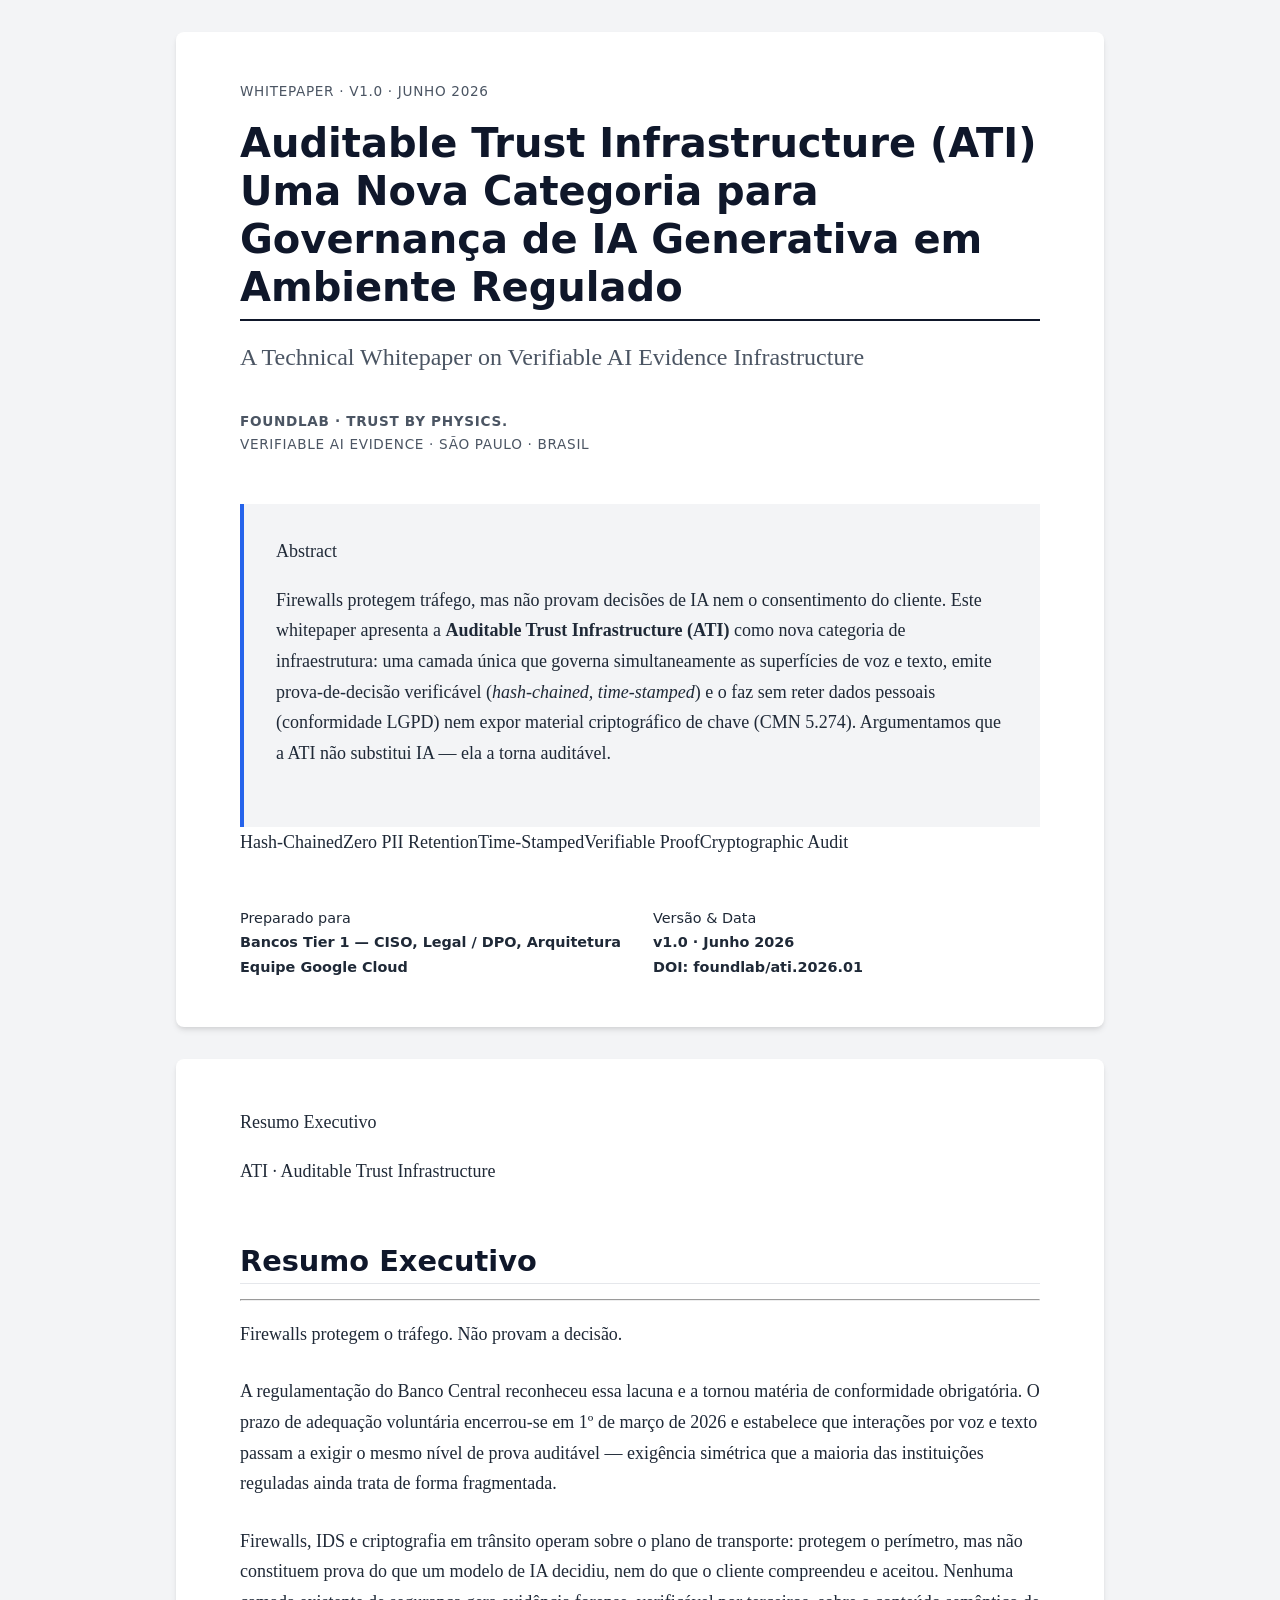
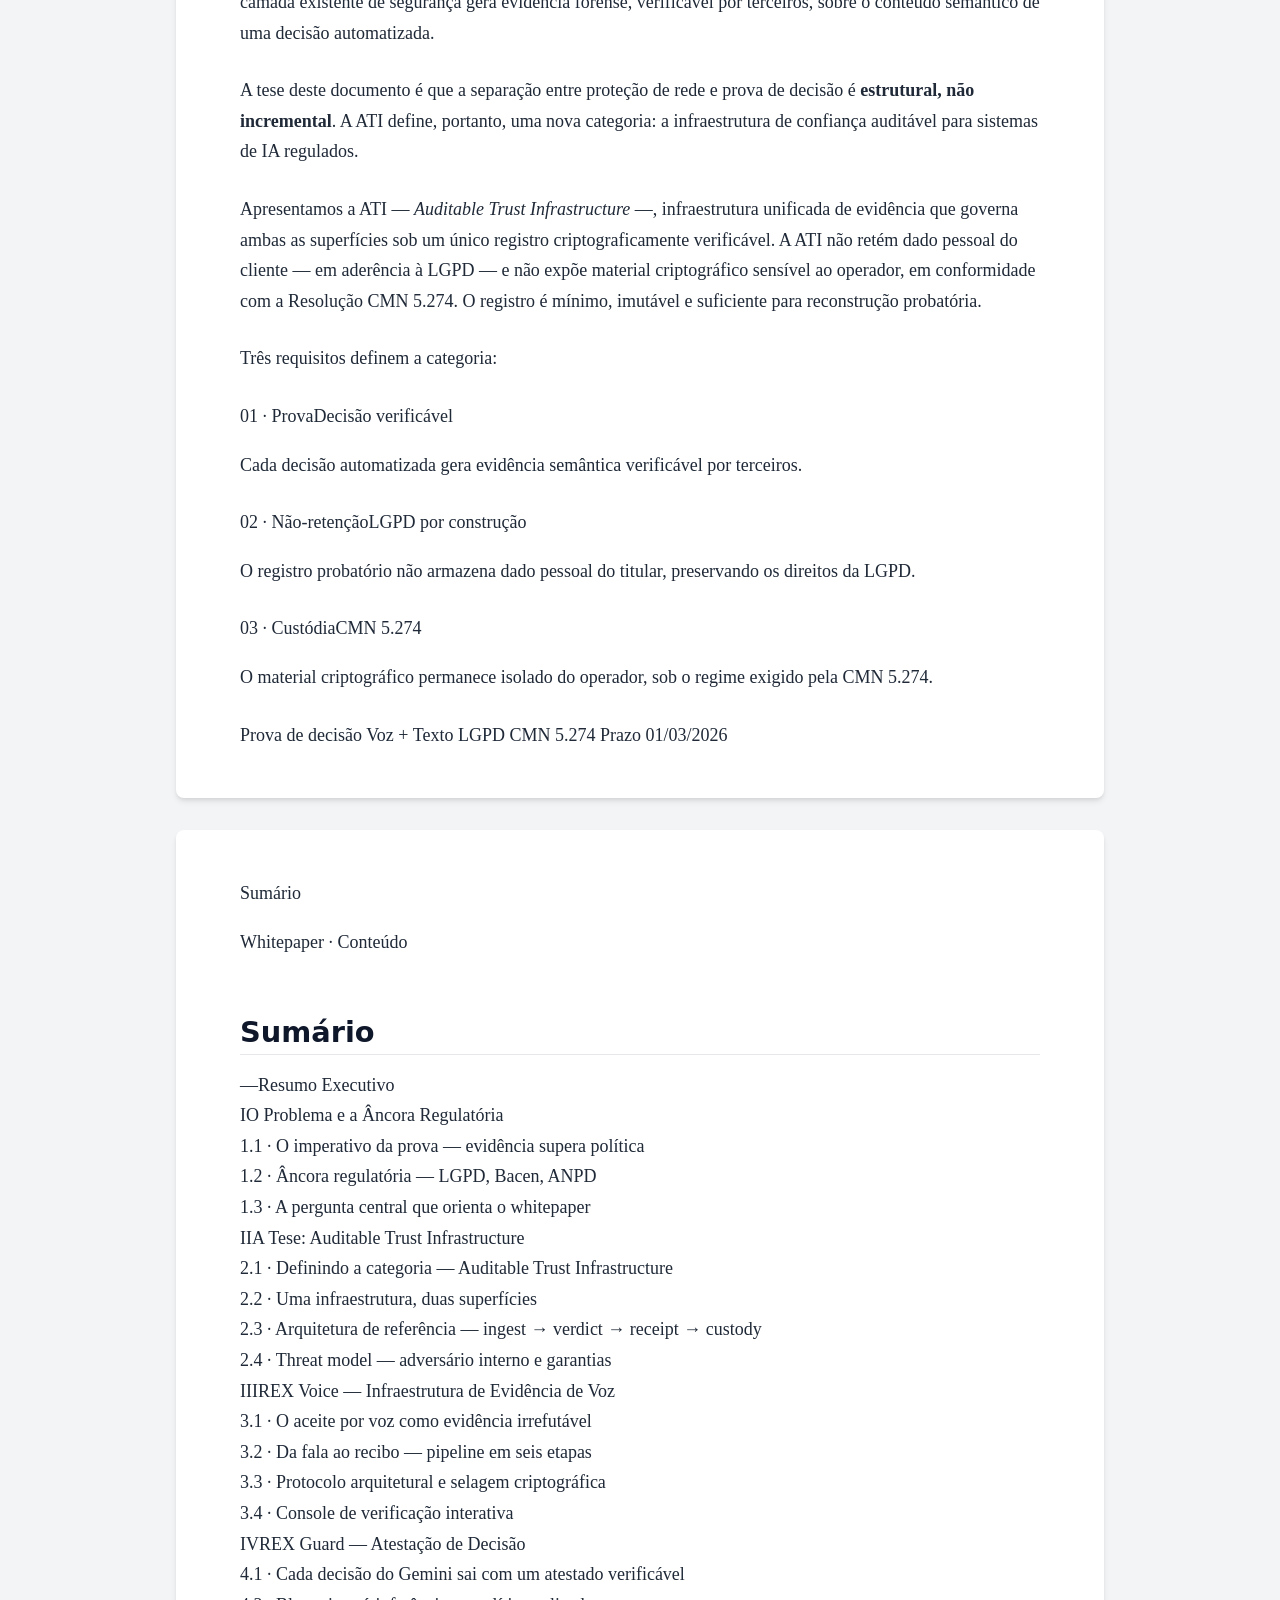
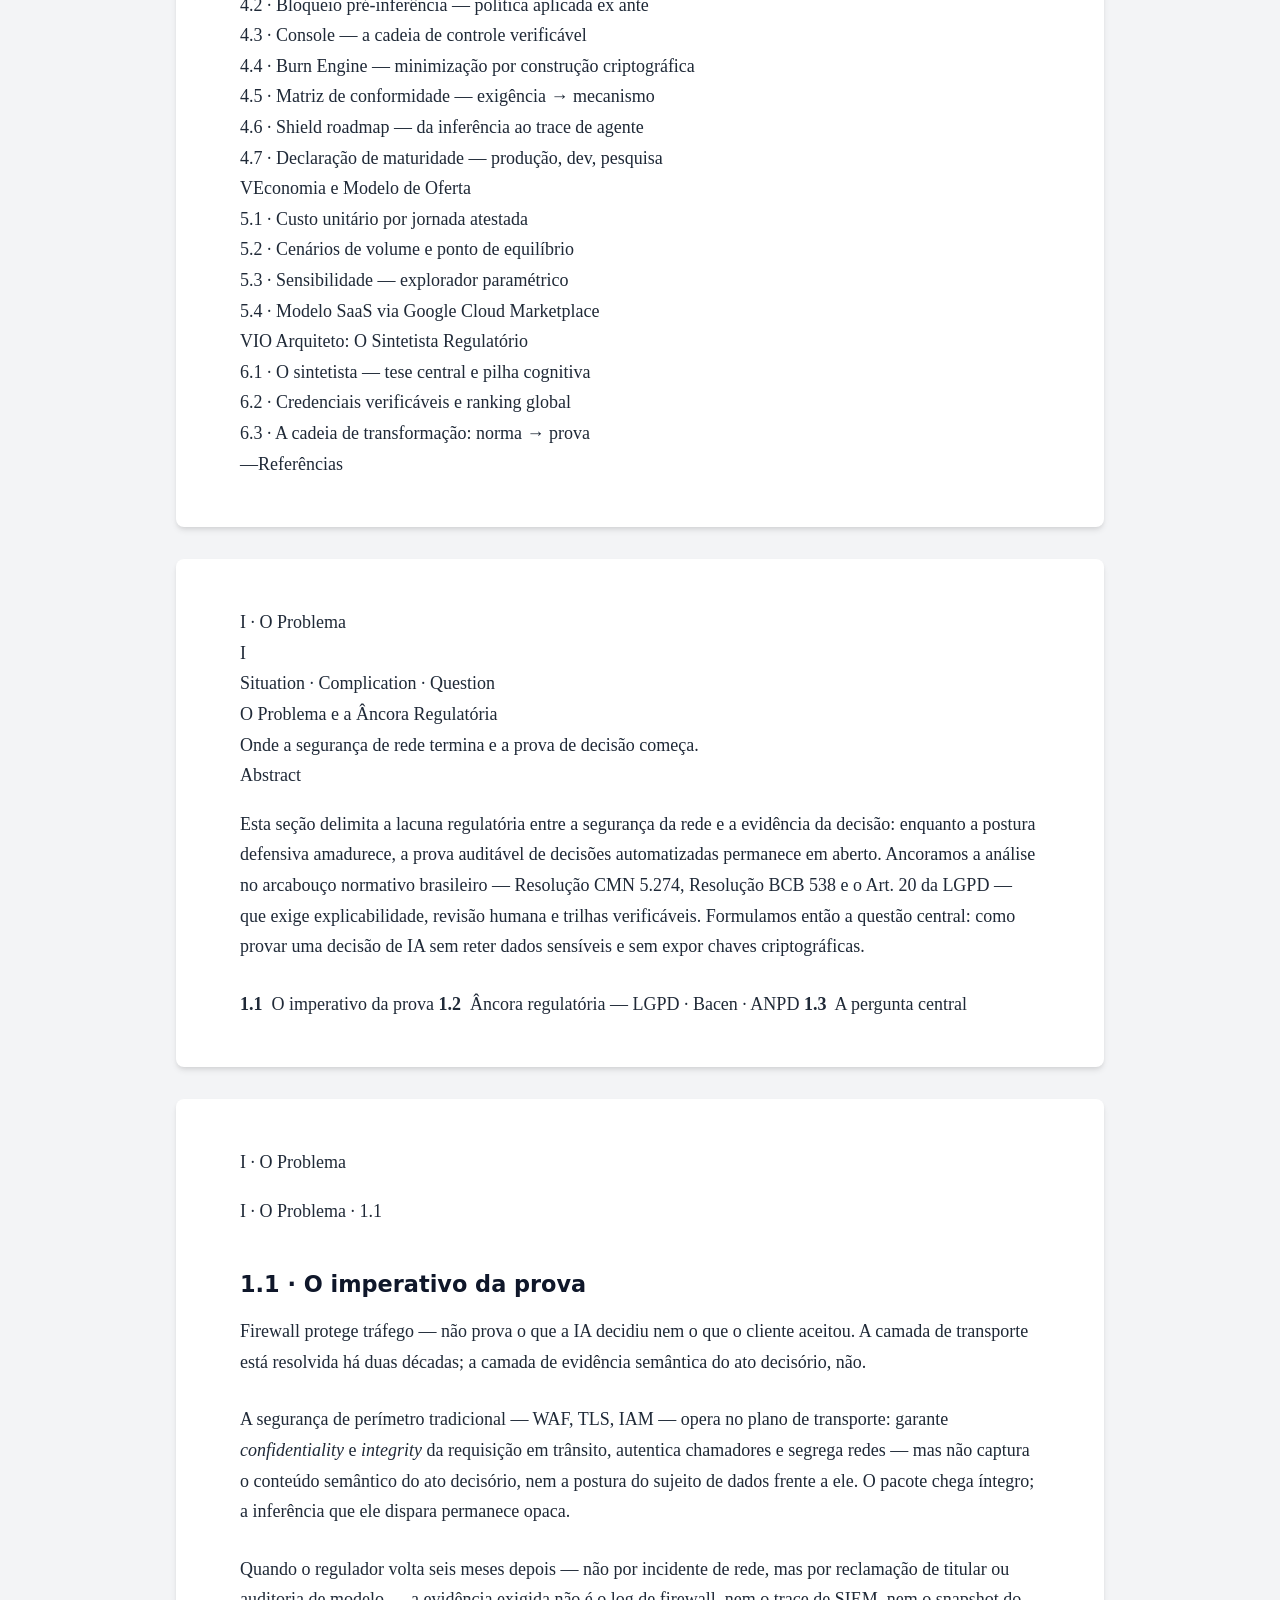
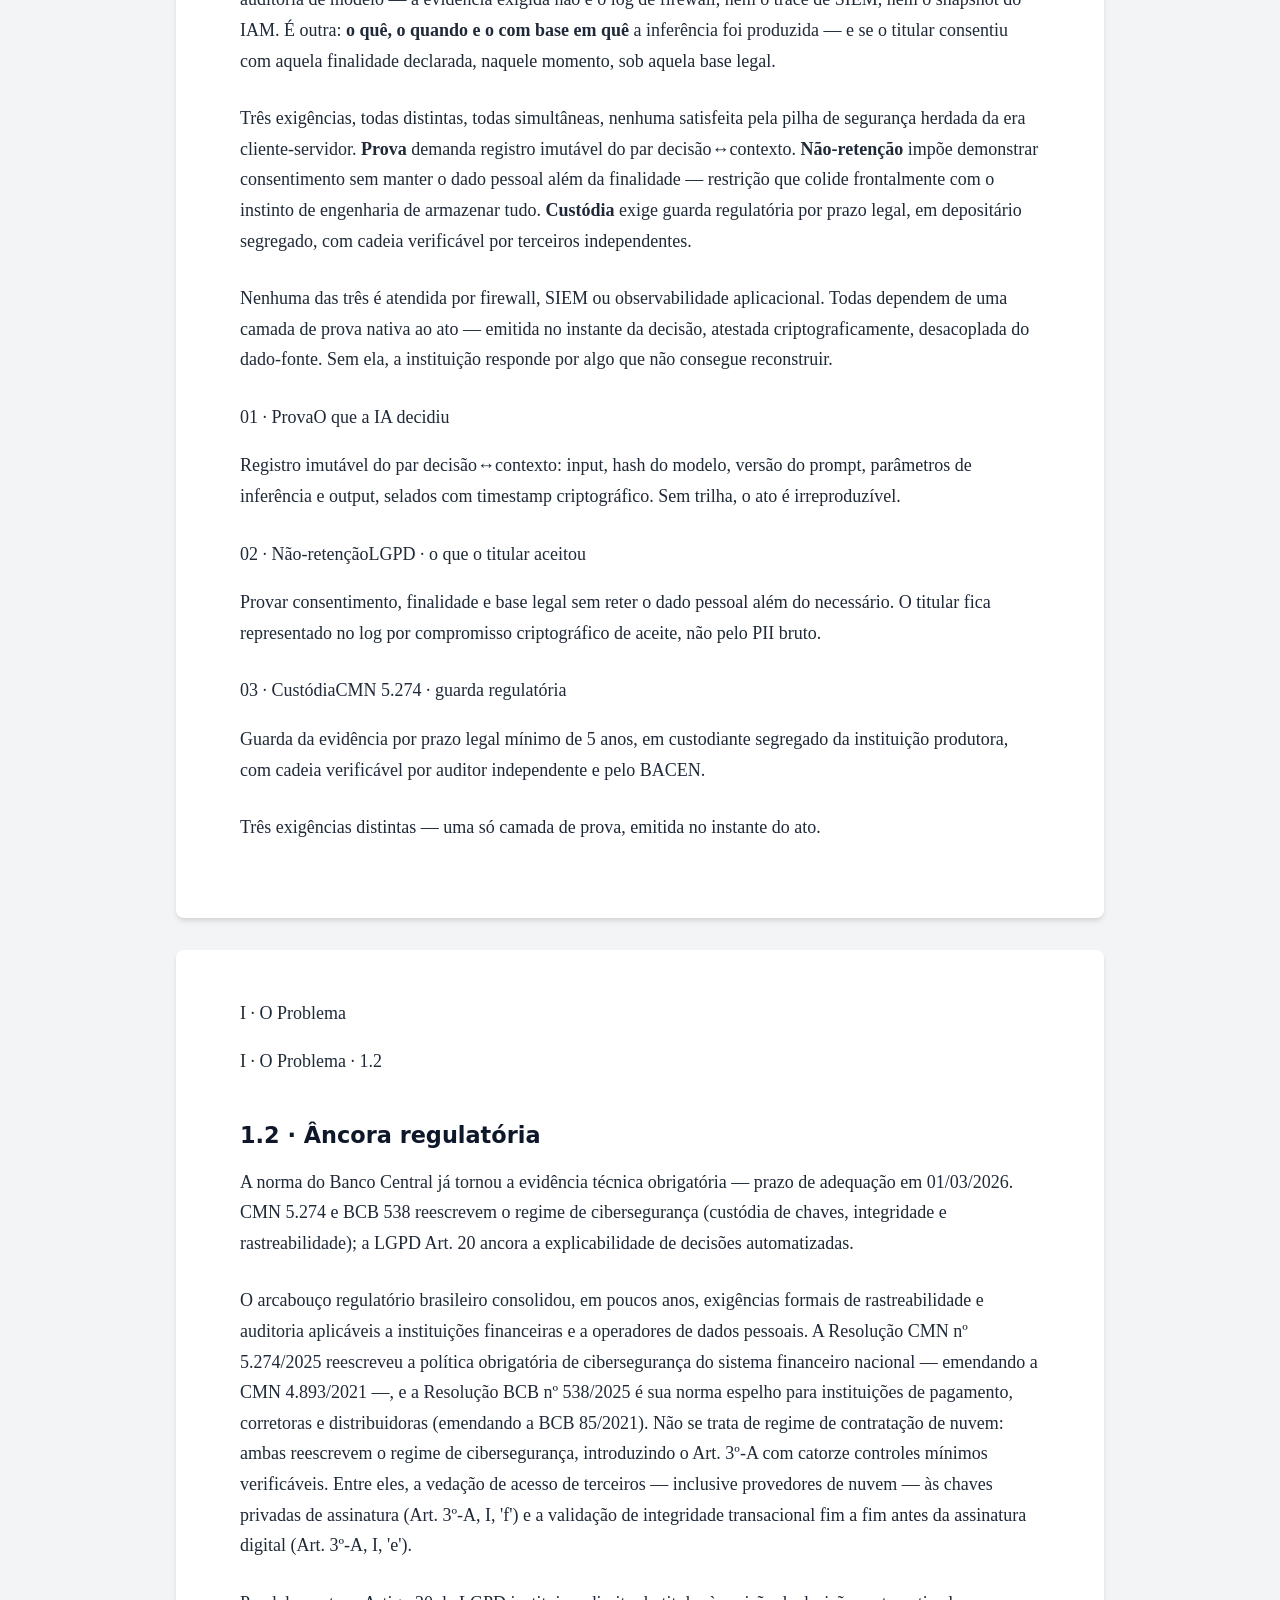
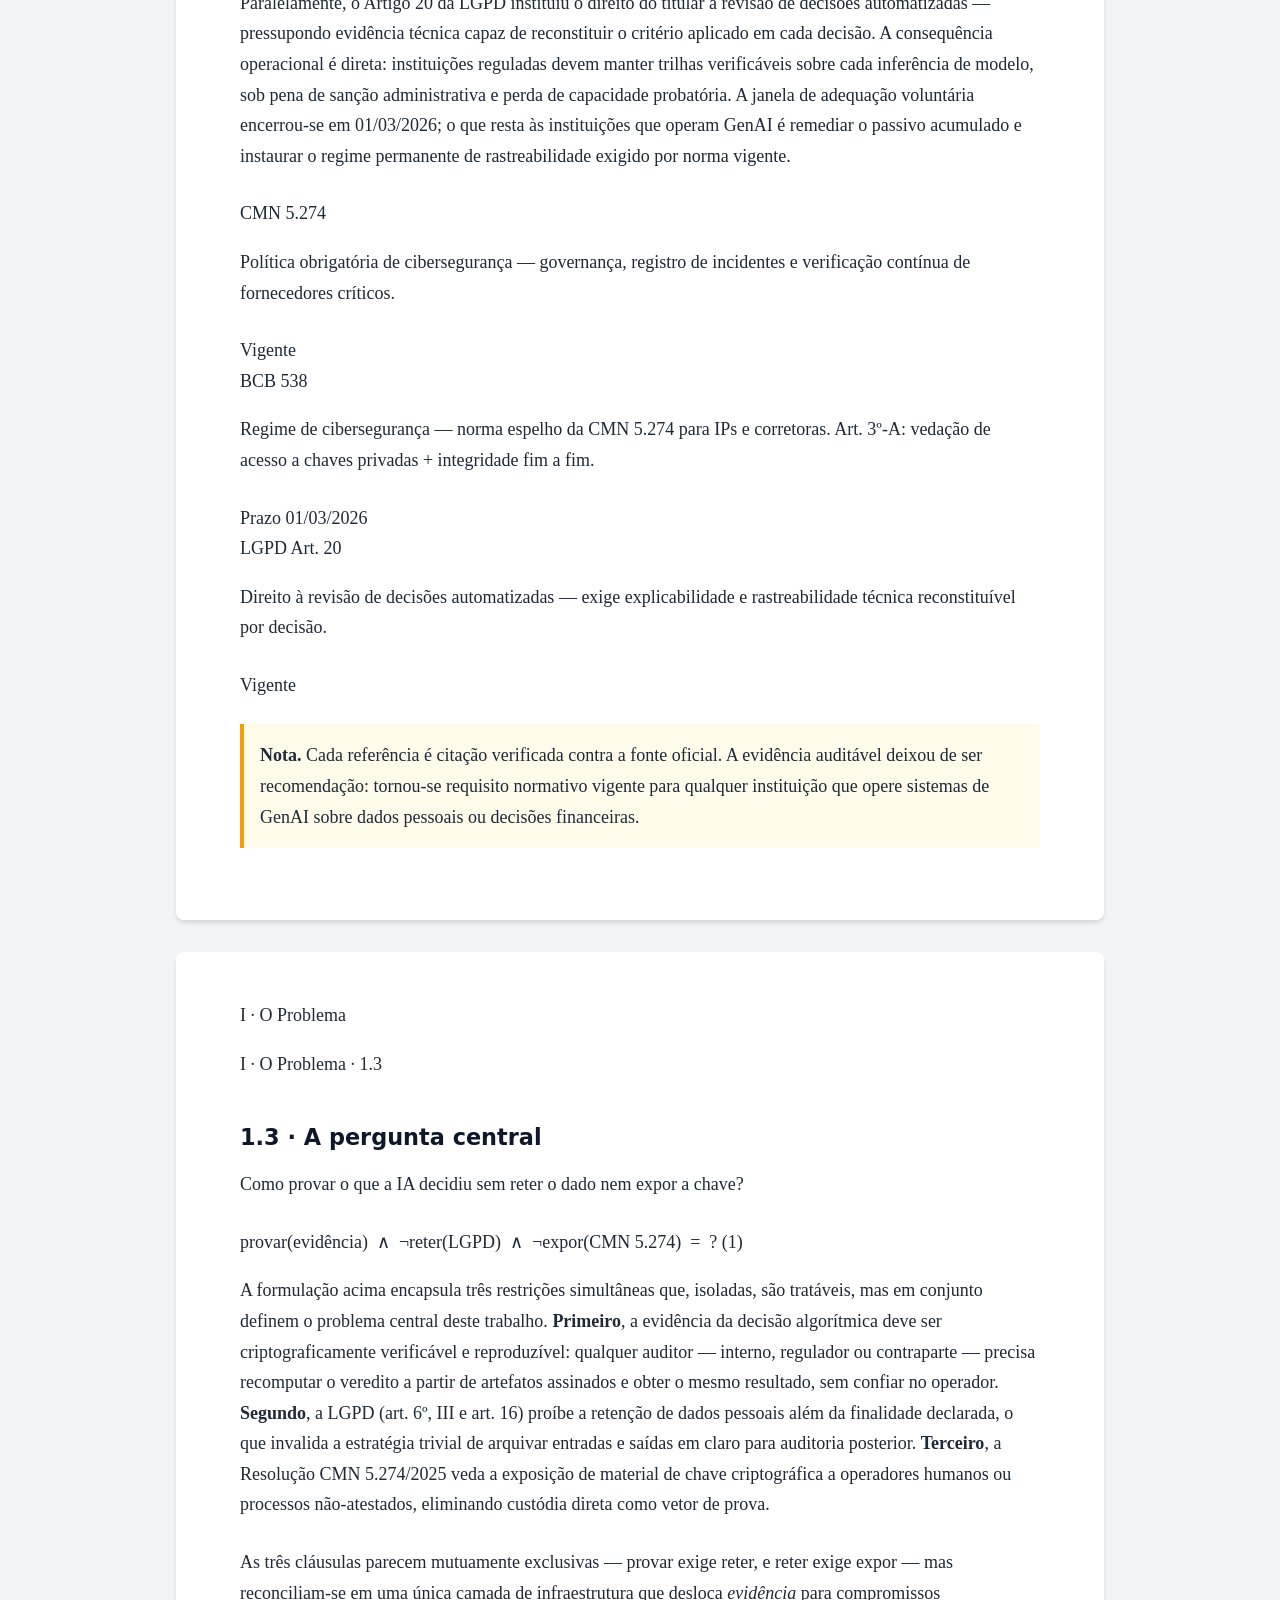
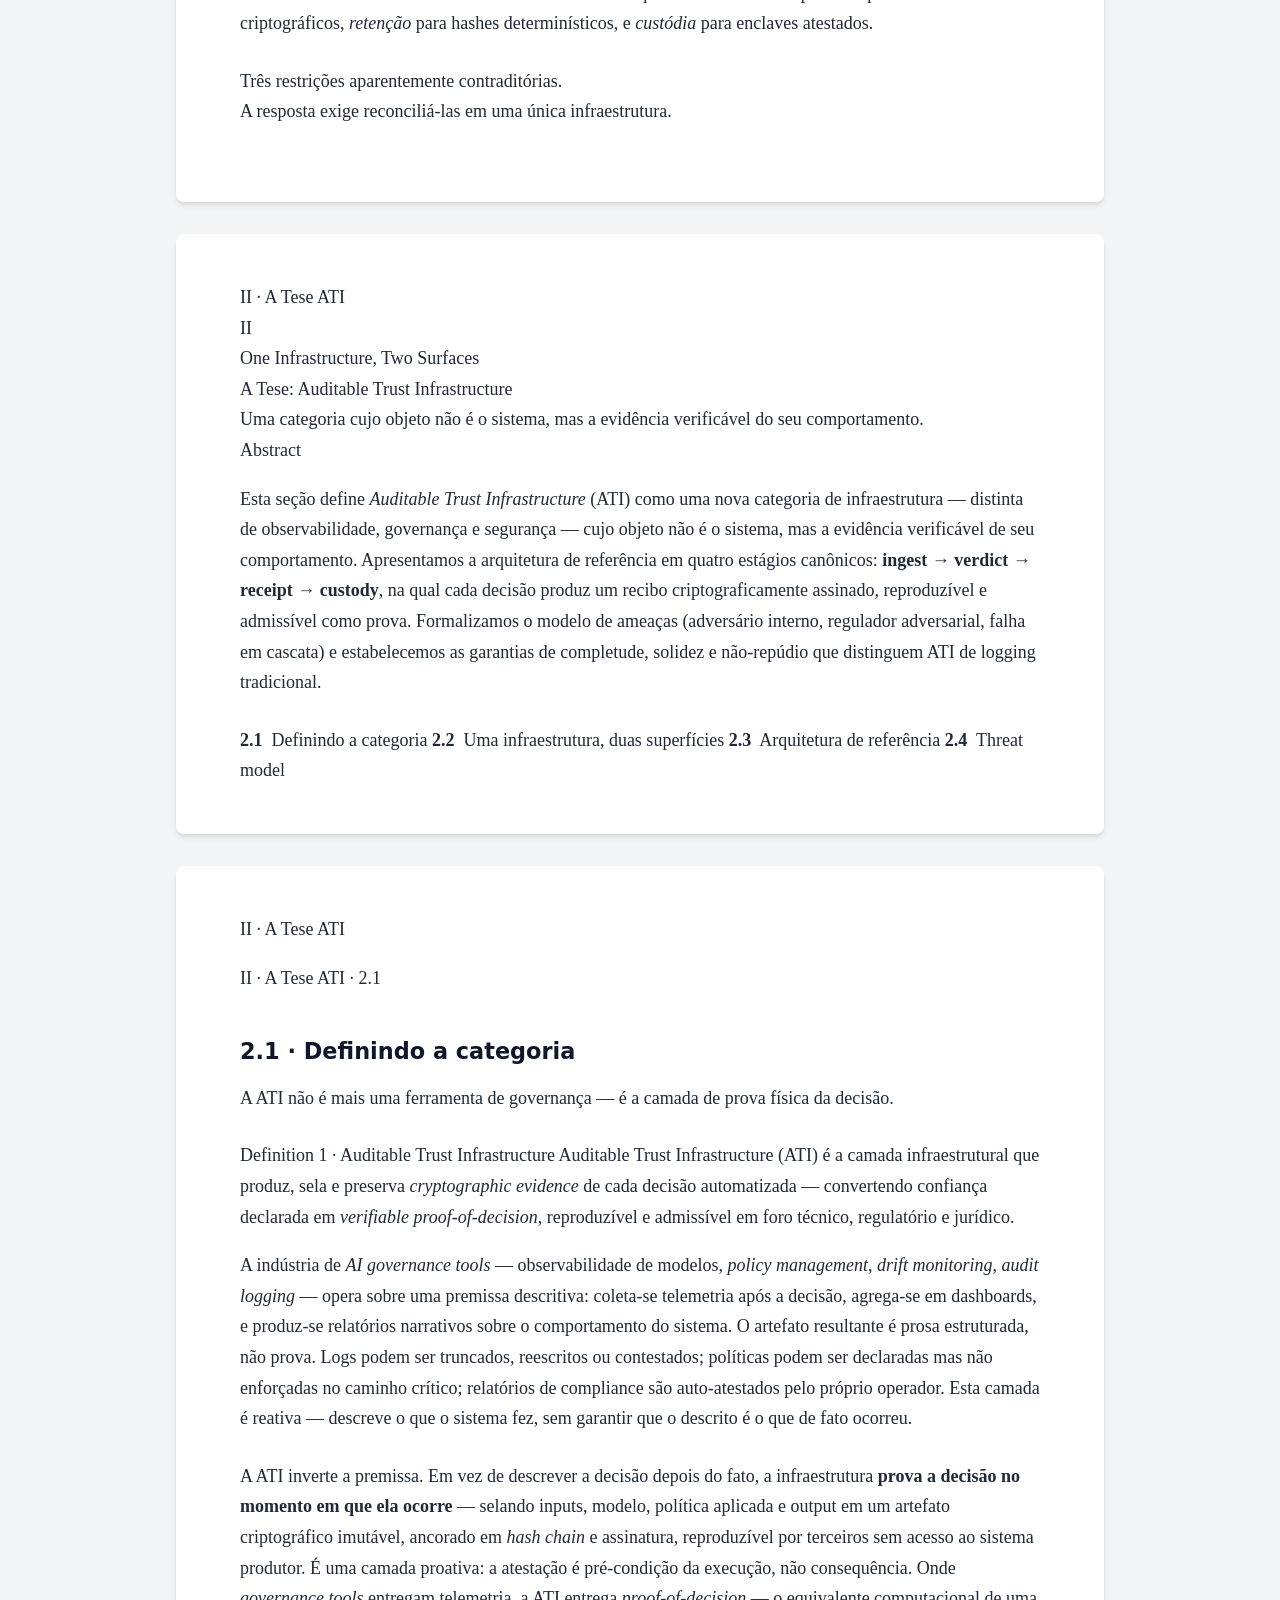
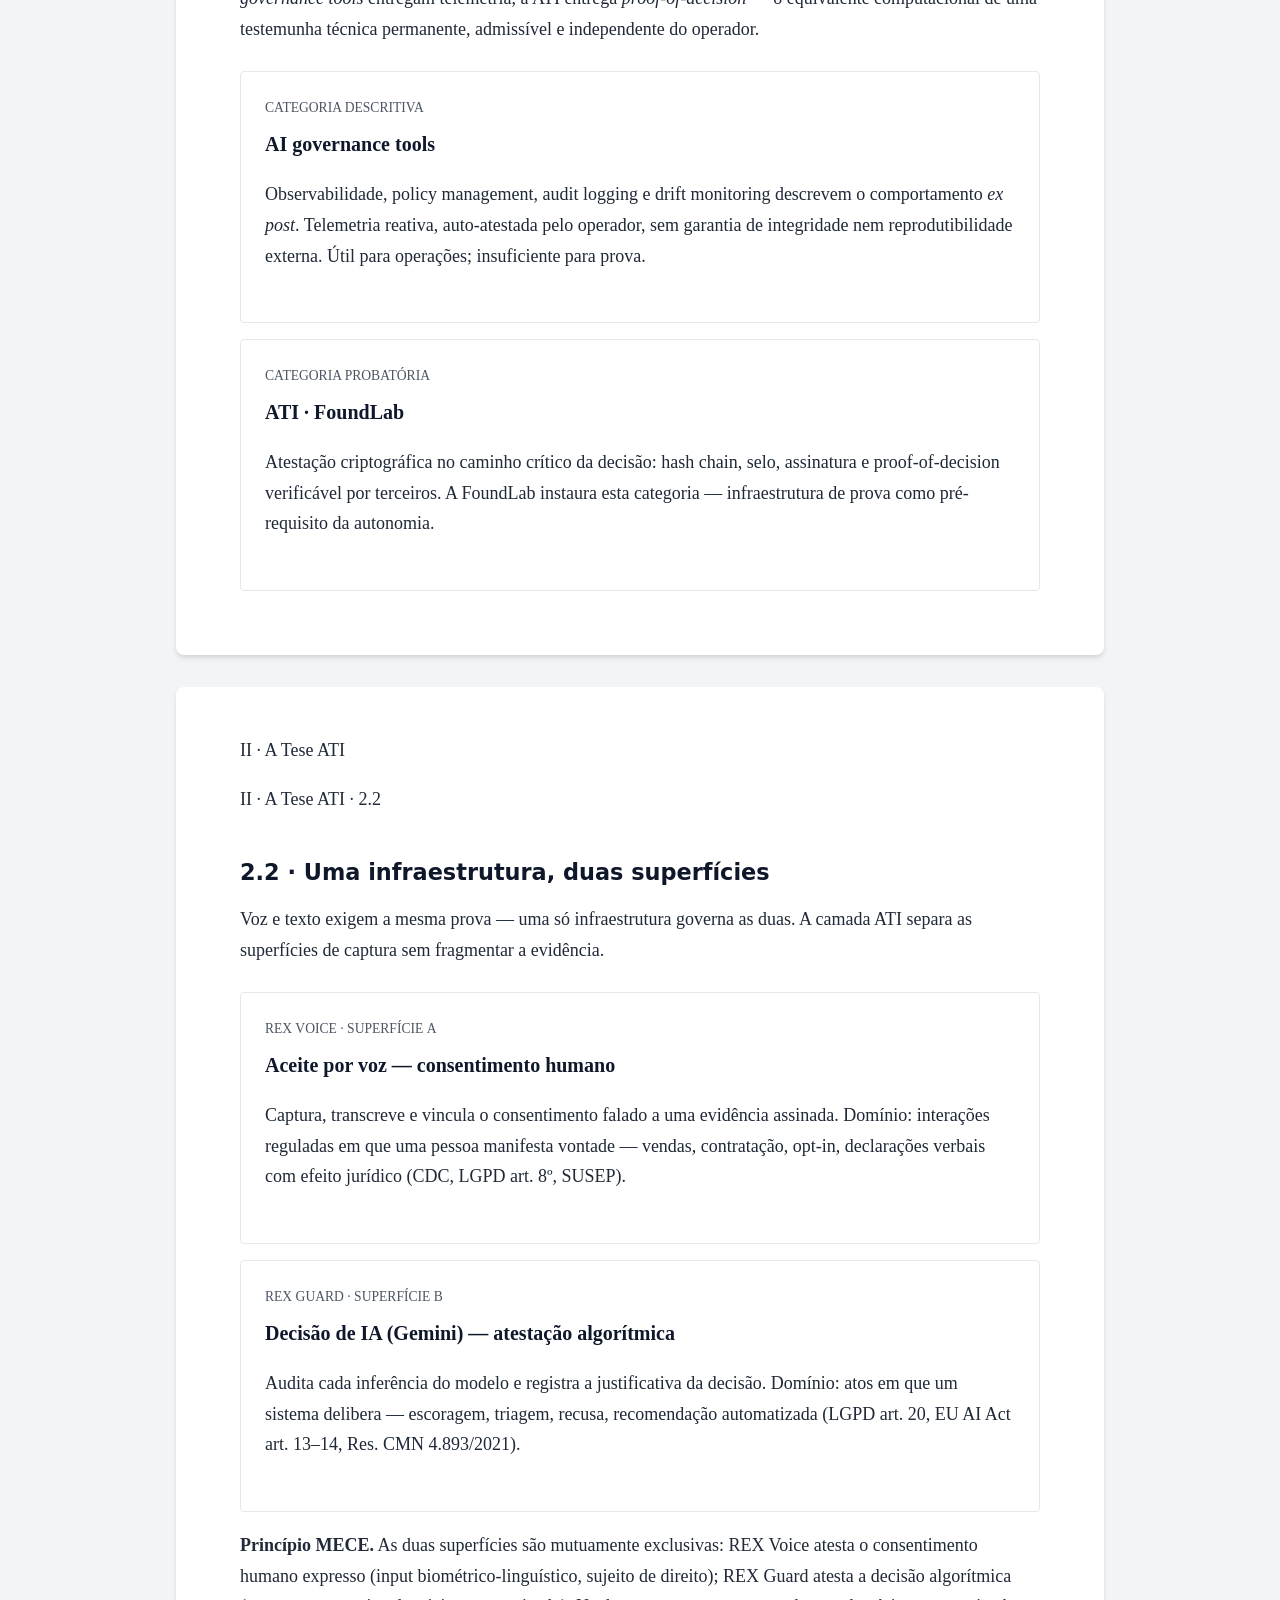
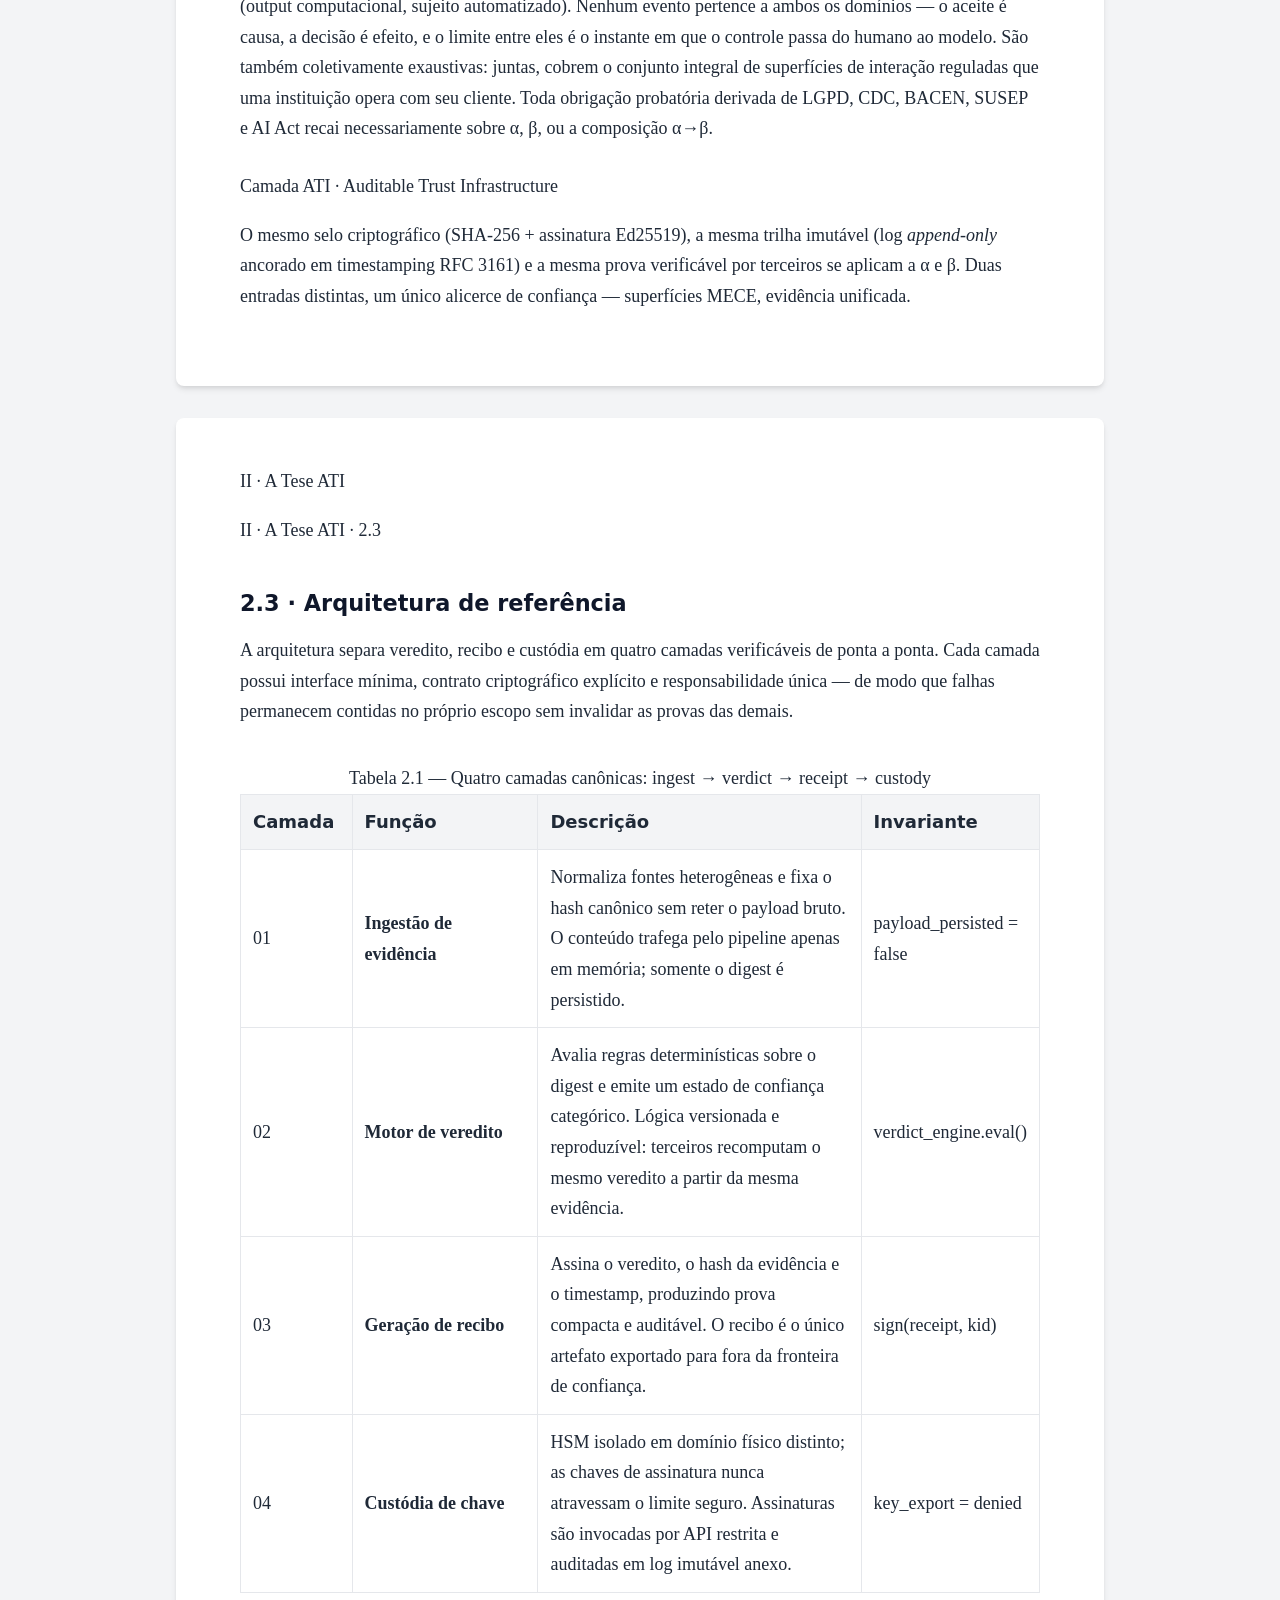
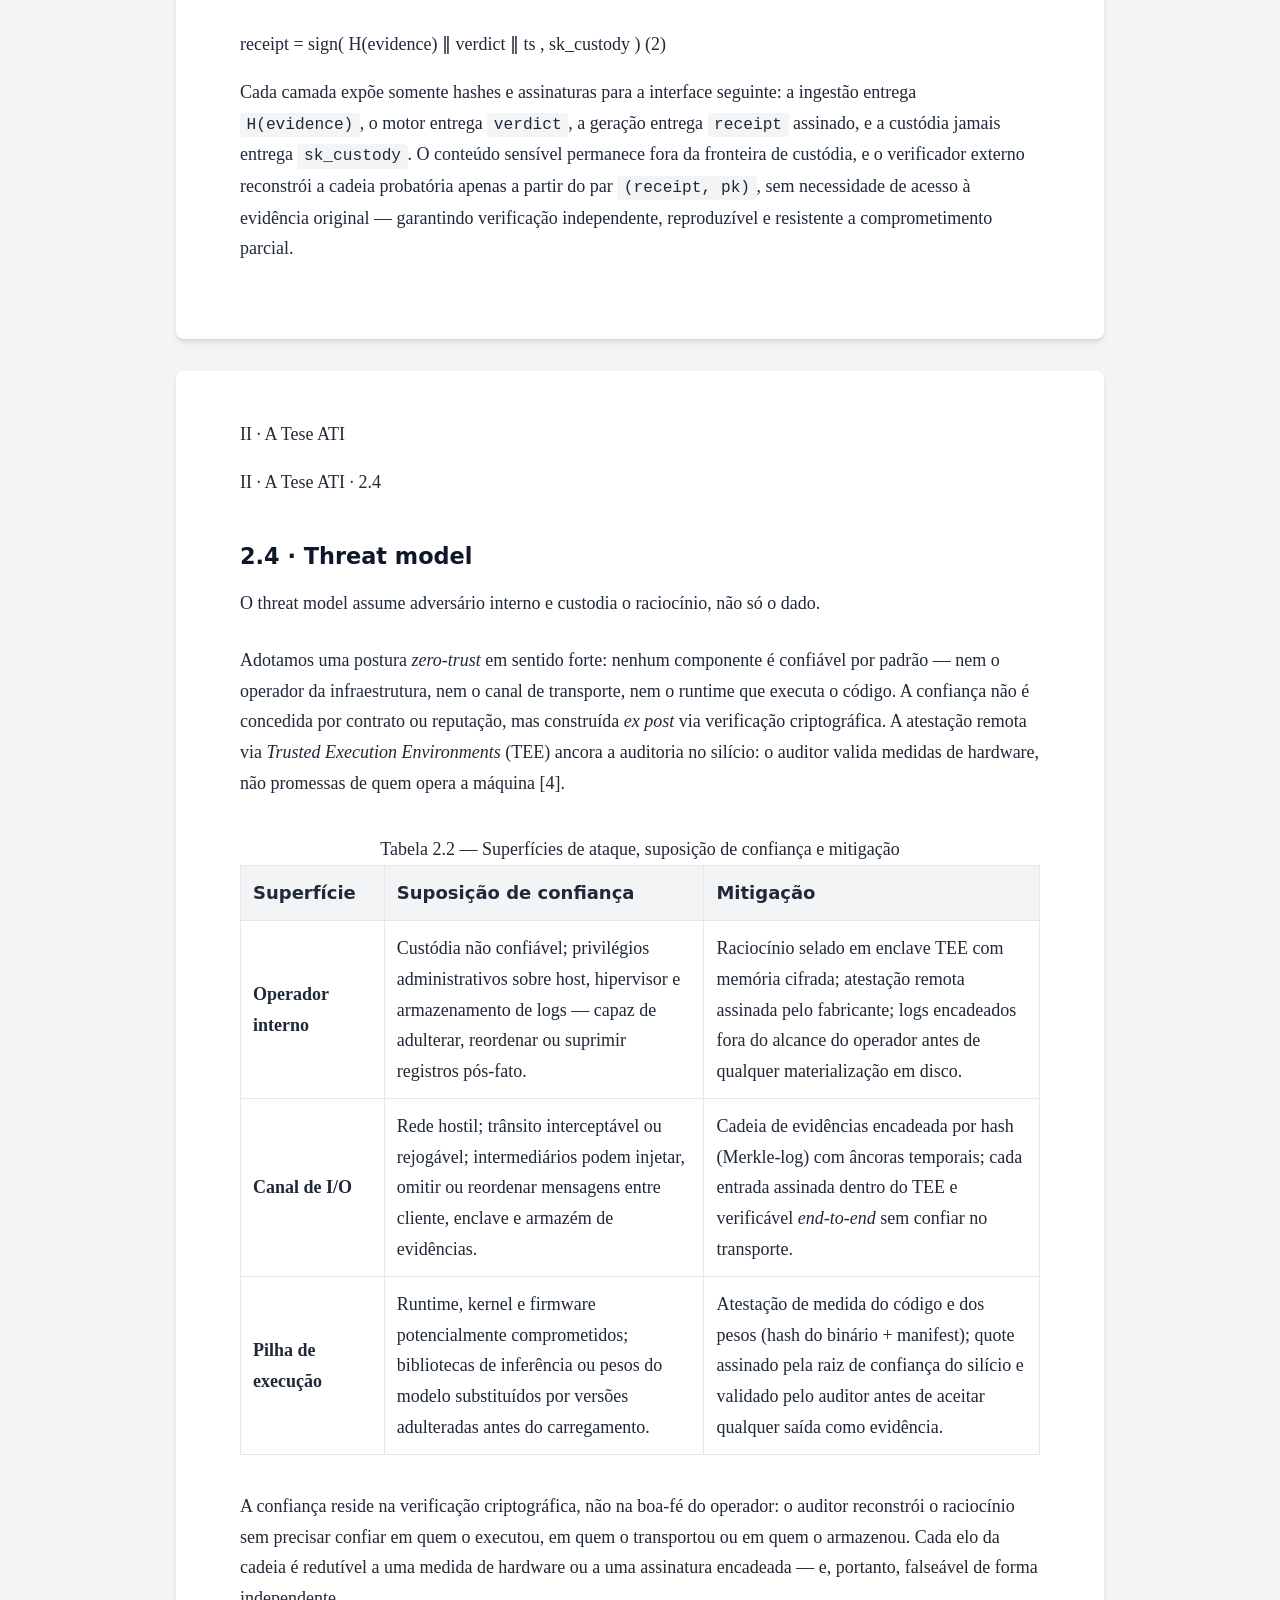
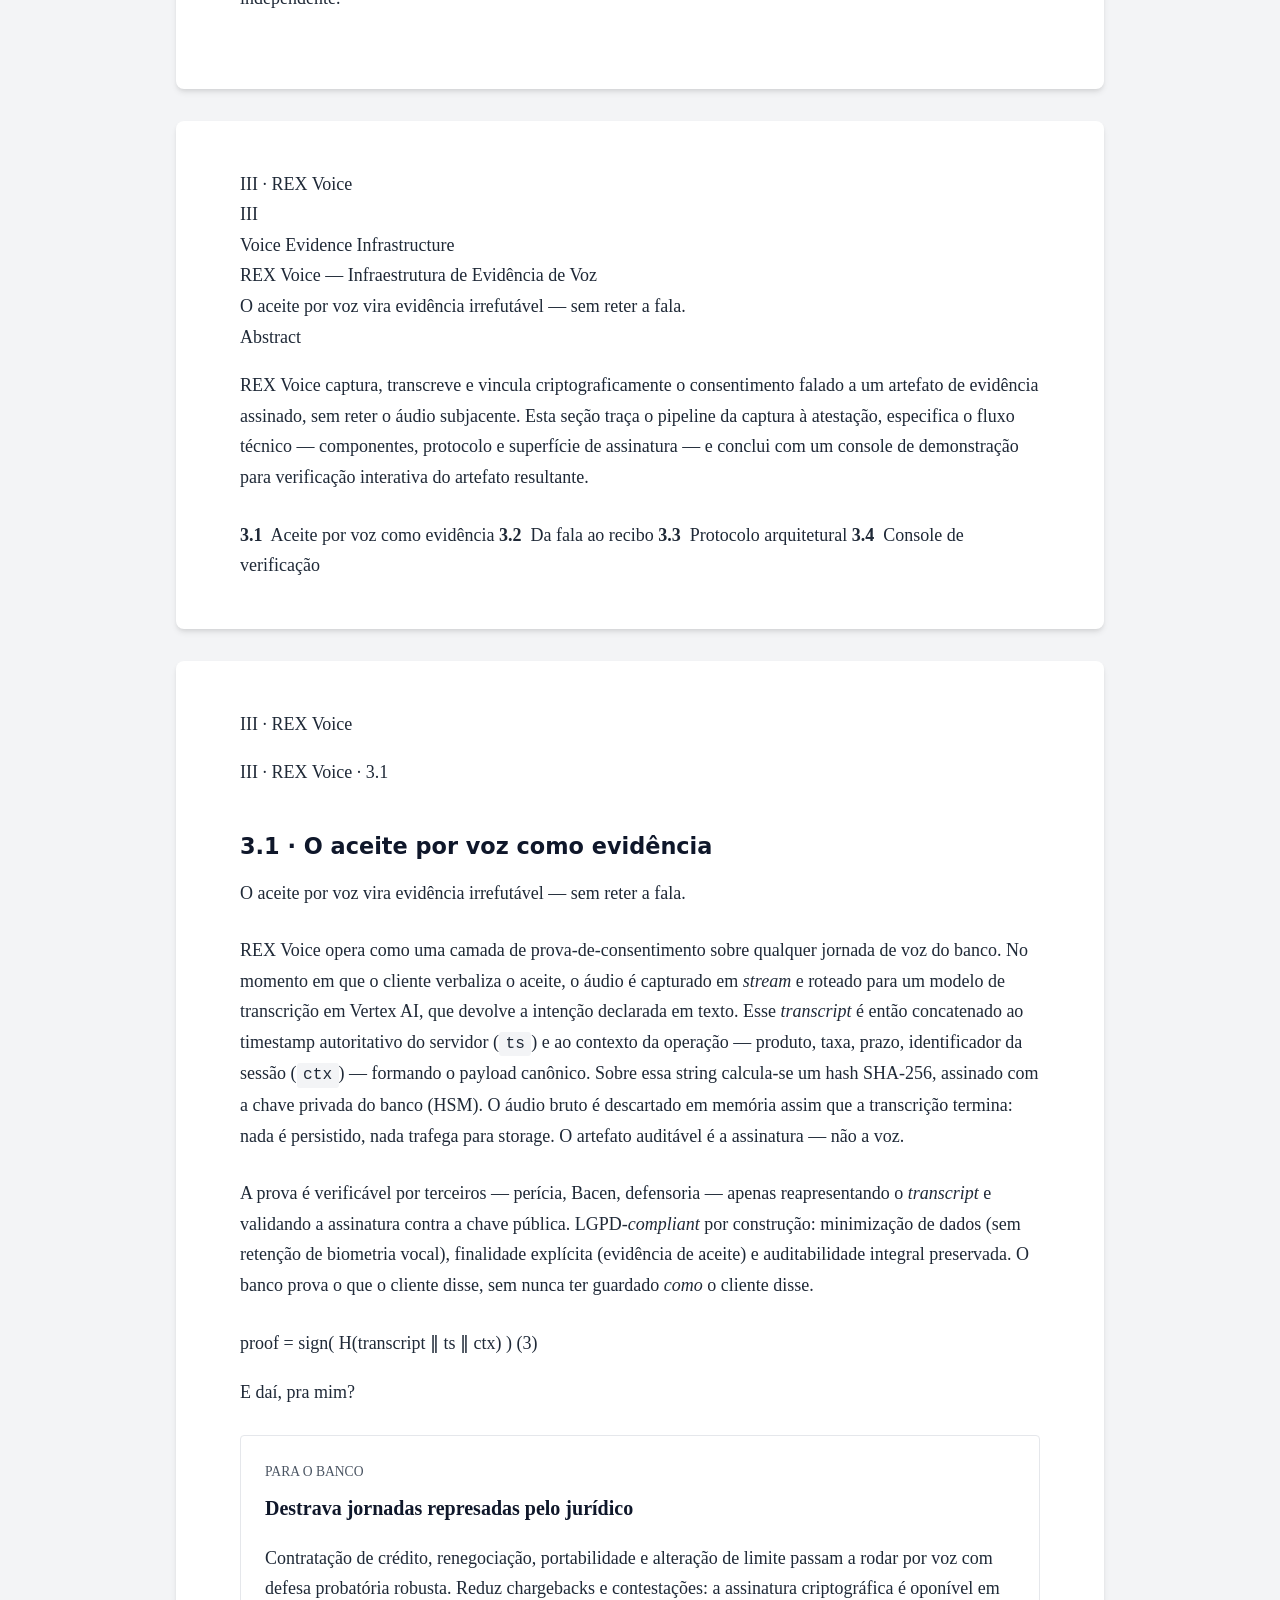
==== commit e80ee092: "docs(pages): sanitize claims and adapt whitepaper for web" ====
--- a/docs/whitepaper.html
+++ b/docs/whitepaper.html
@@ -626,7 +626,7 @@
 
   <div class="cols2">
     <p>No instante t₀, o dado-em-claro d é submetido a uma função de compromisso hash <code>h = H(d ∥ r)</code>, onde r é entropia efêmera amostrada dentro do enclave; o par (d, r) existe apenas em memória volátil isolada. Em t₁, executa-se a assinatura operacional σ = Sign(k<sub>e</sub>, h), vinculando o compromisso ao evento regulatório. Em t₂, o protocolo de queima sobrescreve d, r e k<sub>e</sub> com três passagens de padrão pseudo-aleatório, descartando a entropia geradora — após t₂, apenas h persiste.</p>
-    <p>A propriedade <em>zero-knowledge</em> decorre da resistência à pré-imagem de H: o auditor verifica σ contra h sem jamais observar d. A trilha de auditoria registra somente (h, σ, t), garantindo conformidade LGPD <em>by construction</em>: o controlador não <em>opta</em> por não reter — é <strong>incapaz</strong> de reter. A minimização deixa de ser política e torna-se invariante estrutural.</p>
+    <p>A propriedade <em>zero-exposure</em> decorre da resistência à pré-imagem de H: o auditor verifica σ contra h sem jamais observar d. A trilha de auditoria registra somente (h, σ, t), garantindo conformidade LGPD <em>by construction</em>: o controlador não <em>opta</em> por não reter — é <strong>incapaz</strong> de reter. A minimização deixa de ser política e torna-se invariante estrutural.</p>
   </div>
 
   <div class="eq tight">
@@ -751,7 +751,7 @@
       <div class="ch">[R] Pesquisa</div>
       <ul>
         <li><b>Custódia de reasoning <span class="v">2026</span></b><small>prova criptográfica de cadeia inferencial</small></li>
-        <li><b>Zero-knowledge audit <span class="v">2026</span></b><small>auditoria sem exposição de payload</small></li>
+        <li><b>Zero-exposure audit <span class="v">2026</span></b><small>auditoria sem exposição de payload</small></li>
         <li><b>Federated Guard <span class="v">exploratório</span></b><small>conformidade cross-jurisdiction</small></li>
         <li><b>Adversarial Replay <span class="v">exploratório</span></b><small>stress-test automatizado de políticas</small></li>
       </ul>
@@ -878,7 +878,7 @@
   <h3 class="h-sub"><span class="lede">5.4 · Você paga pela prova entregue — SaaS via Google Cloud Marketplace</span></h3>
   <p class="standfirst">A oferta é distribuída exclusivamente como SaaS através do Google Cloud Marketplace, com cobrança <em>consumption-based</em> integrada ao billing GCP existente do contratante.</p>
 
-  <p>Não há licença vitalícia, taxa de setup, mínimo contratual mensal ou compromisso de assentos: cada prova de auditoria efetivamente emitida pelo motor de evidência é debitada como linha unitária na fatura consolidada do Google. O procurement entra pelo <em>private offer</em> do Marketplace, aproveitando o <em>committed spend</em> (EDP) já negociado entre banco e Google, o que reduz o ciclo de homologação de fornecedor de 90–180 dias para tipicamente 5–10 dias úteis. Compliance, fiscal, jurídico e segurança da informação herdam as certificações do canal Google (ISO 27001/27017/27018, SOC 2 Type II, PCI-DSS) e o due diligence já executado pelo próprio marketplace, eliminando rounds de questionários de risco de fornecedor terceiro. O contrato é regido por EULA padrão Marketplace + addendum LGPD e Res. CMN 4.893/2021 (alt. 5.274/2025).</p>
+  <p>Não há licença vitalícia, taxa de setup, mínimo contratual mensal ou compromisso de assentos: cada prova de auditoria efetivamente emitida pelo motor de evidência é debitada como linha unitária na fatura consolidada do Google. O procurement entra pelo <em>enterprise offering</em> do Marketplace, aproveitando o <em>committed spend</em> (EDP) já negociado entre banco e Google, o que reduz o ciclo de homologação de fornecedor de 90–180 dias para tipicamente 5–10 dias úteis. Compliance, fiscal, jurídico e segurança da informação herdam as certificações do canal Google (ISO 27001/27017/27018, SOC 2 Type II, PCI-DSS) e o due diligence já executado pelo próprio marketplace, eliminando rounds de questionários de risco de fornecedor terceiro. O contrato é regido por EULA padrão Marketplace + addendum LGPD e Res. CMN 4.893/2021 (alt. 5.274/2025).</p>
 
   <div class="eq tight">
     <span class="ex">custo<sub>mensal</sub> = Σ ( n<sub>provas,tier</sub> × preço<sub>recibo,tier</sub> ) &nbsp;|&nbsp; zero fixo, zero CAPEX, escala estrita com uso</span>
@@ -888,7 +888,7 @@
   <div class="regrow">
     <div class="r"><span class="st">Tier I · Essentials</span><span class="n">R$ 0,80 / recibo</span><p>Até 50k provas/mês. Motor de evidência base, retenção 1 ano, trilha imutável em BigQuery, SLA 99,5%, suporte L1 via console. Para áreas piloto e linhas de negócio individuais.</p></div>
     <div class="r"><span class="st">Tier II · Enterprise</span><span class="n">R$ 0,55 / recibo</span><p>50k–500k provas/mês. Inclui VPC-SC, CMEK, retenção 5 anos, integração com SIEM e GRC, SLA 99,9%, TAM dedicado, relatórios Bacen pré-formatados. Padrão para banco médio/grande.</p></div>
-    <div class="r"><span class="st">Tier III · Regulated+</span><span class="n">Private offer</span><p>Volume &gt; 500k/mês. Sovereign controls, residência de dados BR, assured workloads, retenção 10 anos, SLA 99,95%, on-call 24×7, customizações de tipologia regulatória e atestados sob demanda.</p></div>
+    <div class="r"><span class="st">Tier III · Regulated+</span><span class="n">Enterprise offering</span><p>Volume &gt; 500k/mês. Sovereign controls, residência de dados BR, assured workloads, retenção 10 anos, SLA 99,95%, on-call 24×7, customizações de tipologia regulatória e atestados sob demanda.</p></div>
   </div>
 
   <p class="small muted">Procurement via Marketplace ⇒ consolidação no billing GCP, abate de committed spend, faturamento em BRL, dispensa de novo cadastro de fornecedor. Upgrade entre tiers é programático — sem renegociação contratual.</p>
--- a/docs/assets/screen.css
+++ b/docs/assets/screen.css
@@ -144,3 +144,17 @@
     display: block;
     margin: 2em auto;
 }
+
+/* Cover Specific Styles */
+.cv-title { font-size: 2.5rem; font-family: var(--sans); color: var(--primary); font-weight: bold; margin: 1rem 0; line-height: 1.2; }
+.cv-sub { font-size: 1.5rem; color: var(--gray-600); margin-bottom: 2rem; }
+.cv-kick, .cv-brand, .cv-loc { font-family: var(--sans); color: var(--gray-600); text-transform: uppercase; letter-spacing: 0.05em; font-size: 0.85rem; }
+.cv-brand { margin-top: 2rem; font-weight: bold; }
+.cv-abstract { background: var(--gray-100); padding: 2rem; border-left: 4px solid var(--accent); margin-top: 3rem; }
+.cv-foot { display: flex; gap: 2rem; margin-top: 3rem; font-family: var(--sans); font-size: 0.9rem; }
+.cv-foot .val { display: block; font-weight: bold; }
+.card { border: 1px solid var(--gray-200); padding: 1.5rem; margin-bottom: 1rem; border-radius: 4px; }
+.card .who { display: block; font-size: 0.85rem; text-transform: uppercase; color: var(--gray-600); }
+.card .ti { display: block; font-size: 1.25rem; font-weight: bold; color: var(--primary); margin: 0.5rem 0; }
+.vnote { background: #fffbeb; border-left: 4px solid #f59e0b; padding: 1rem; margin: 1.5rem 0; }
+
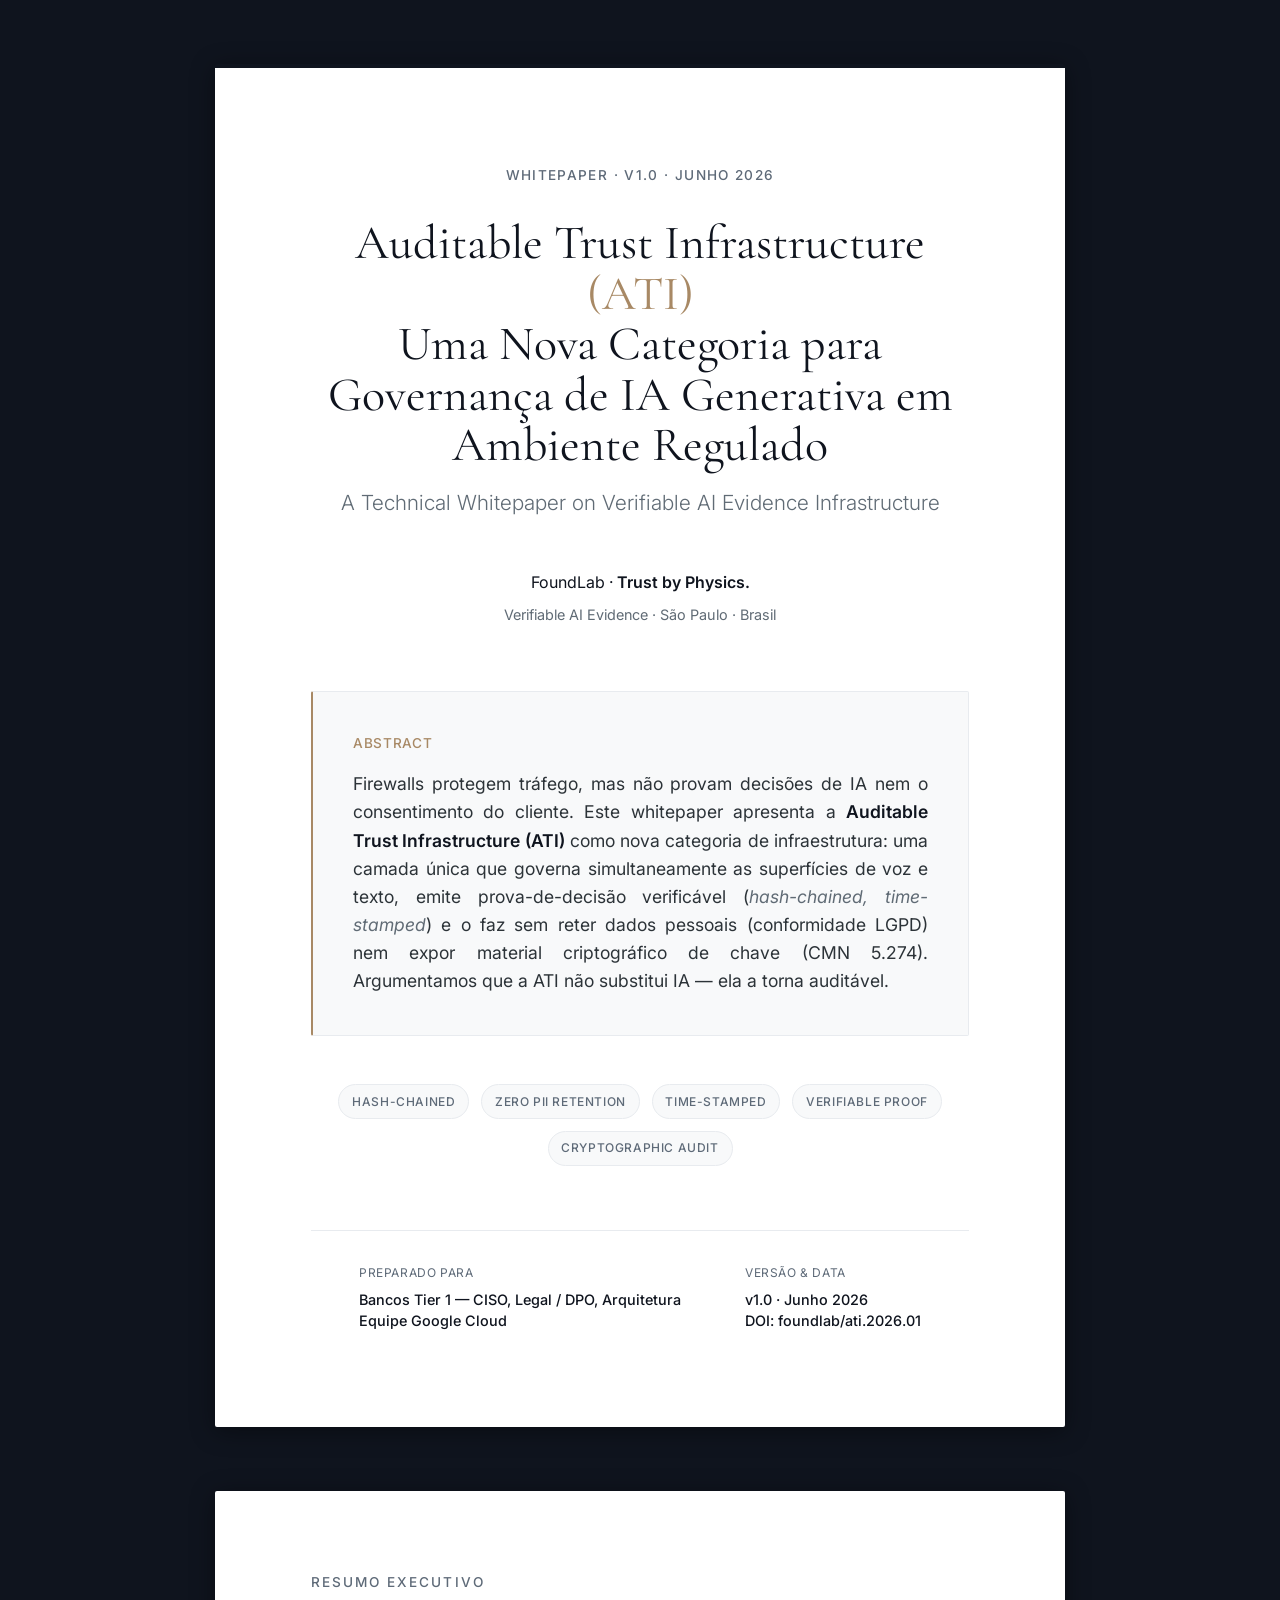
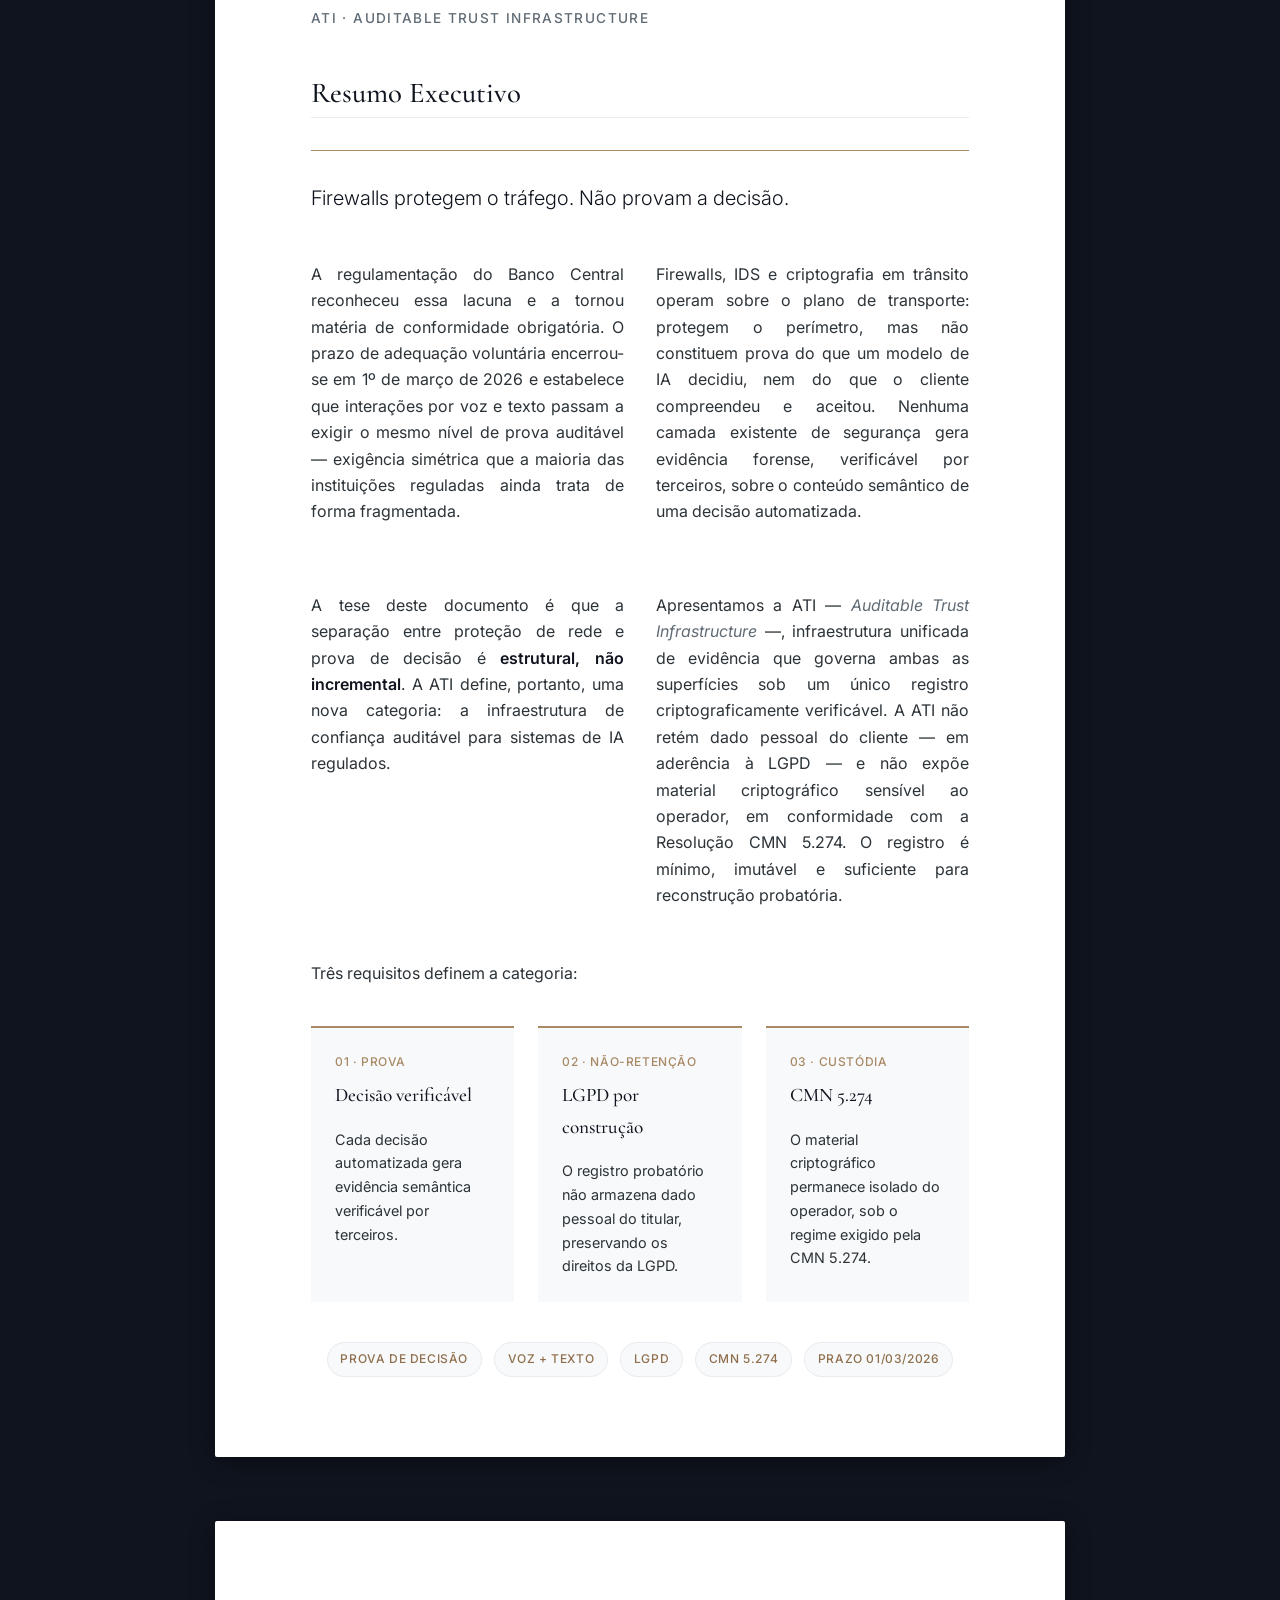
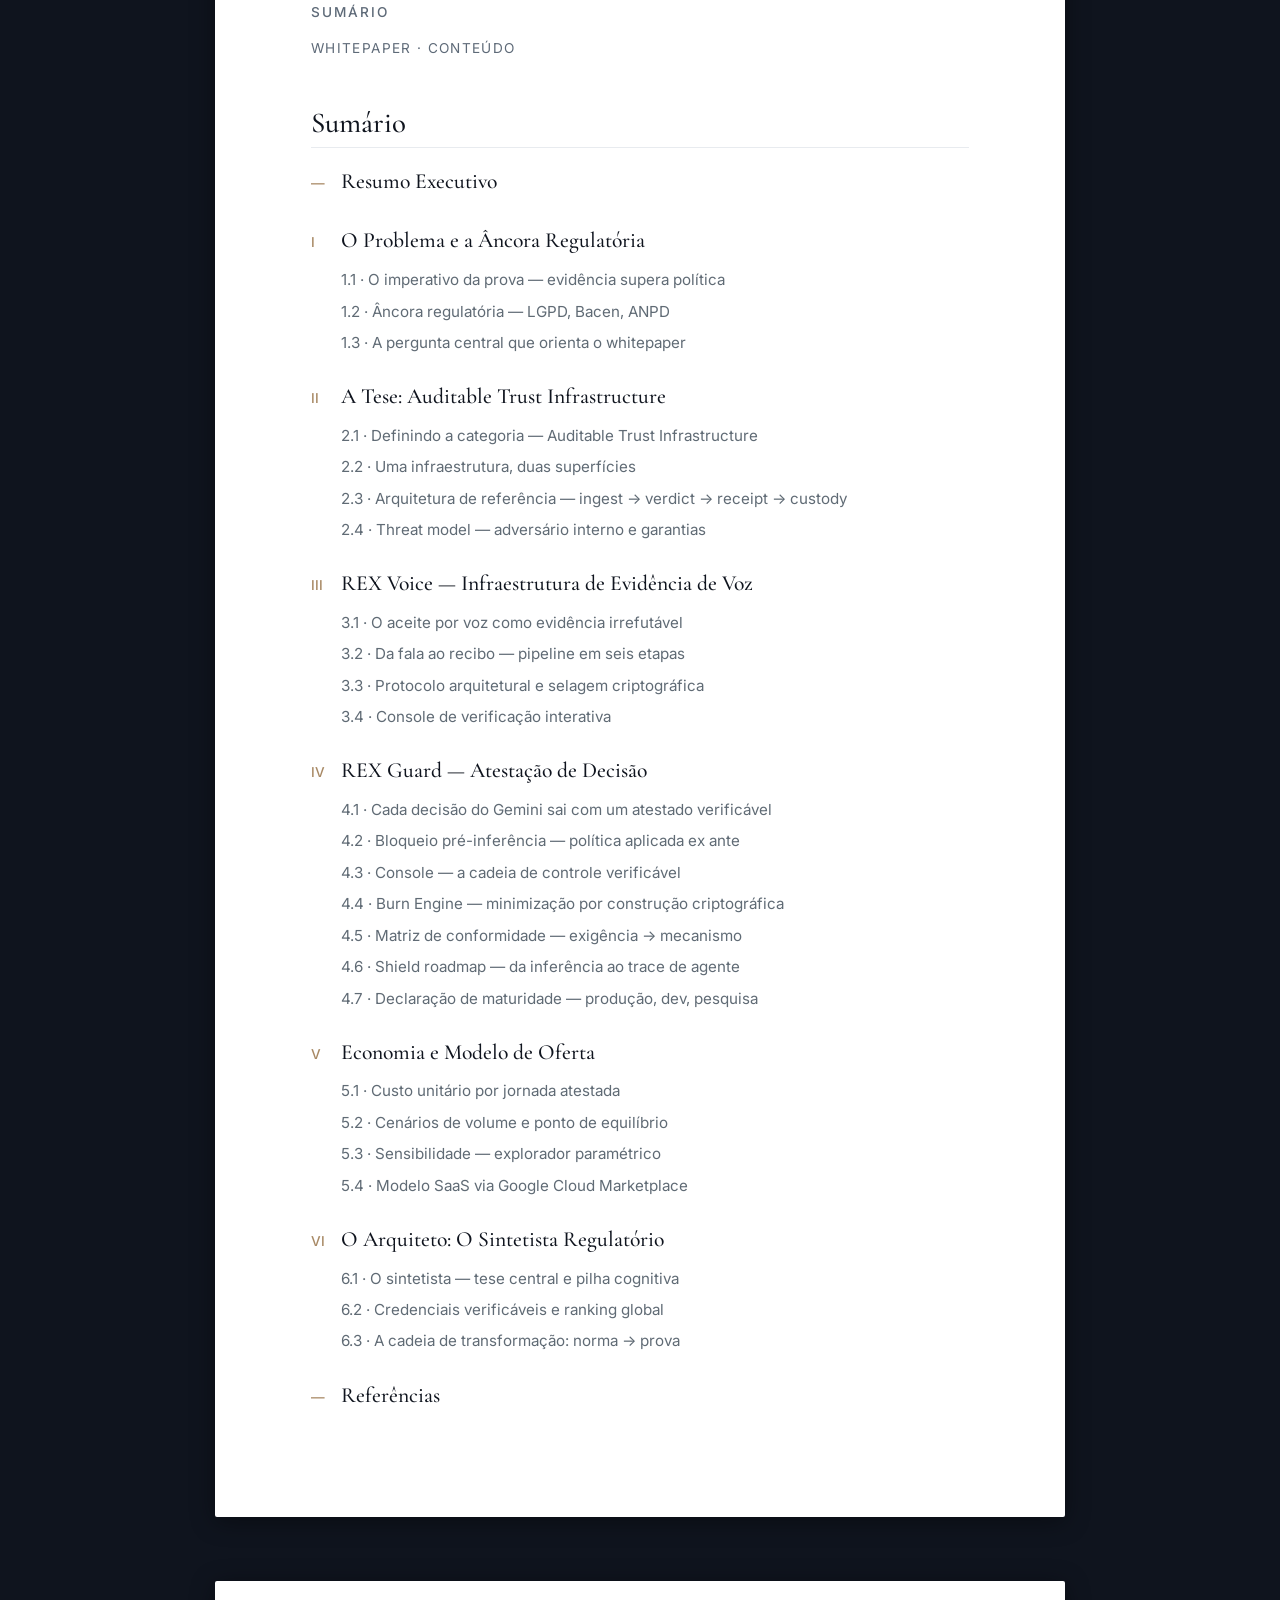
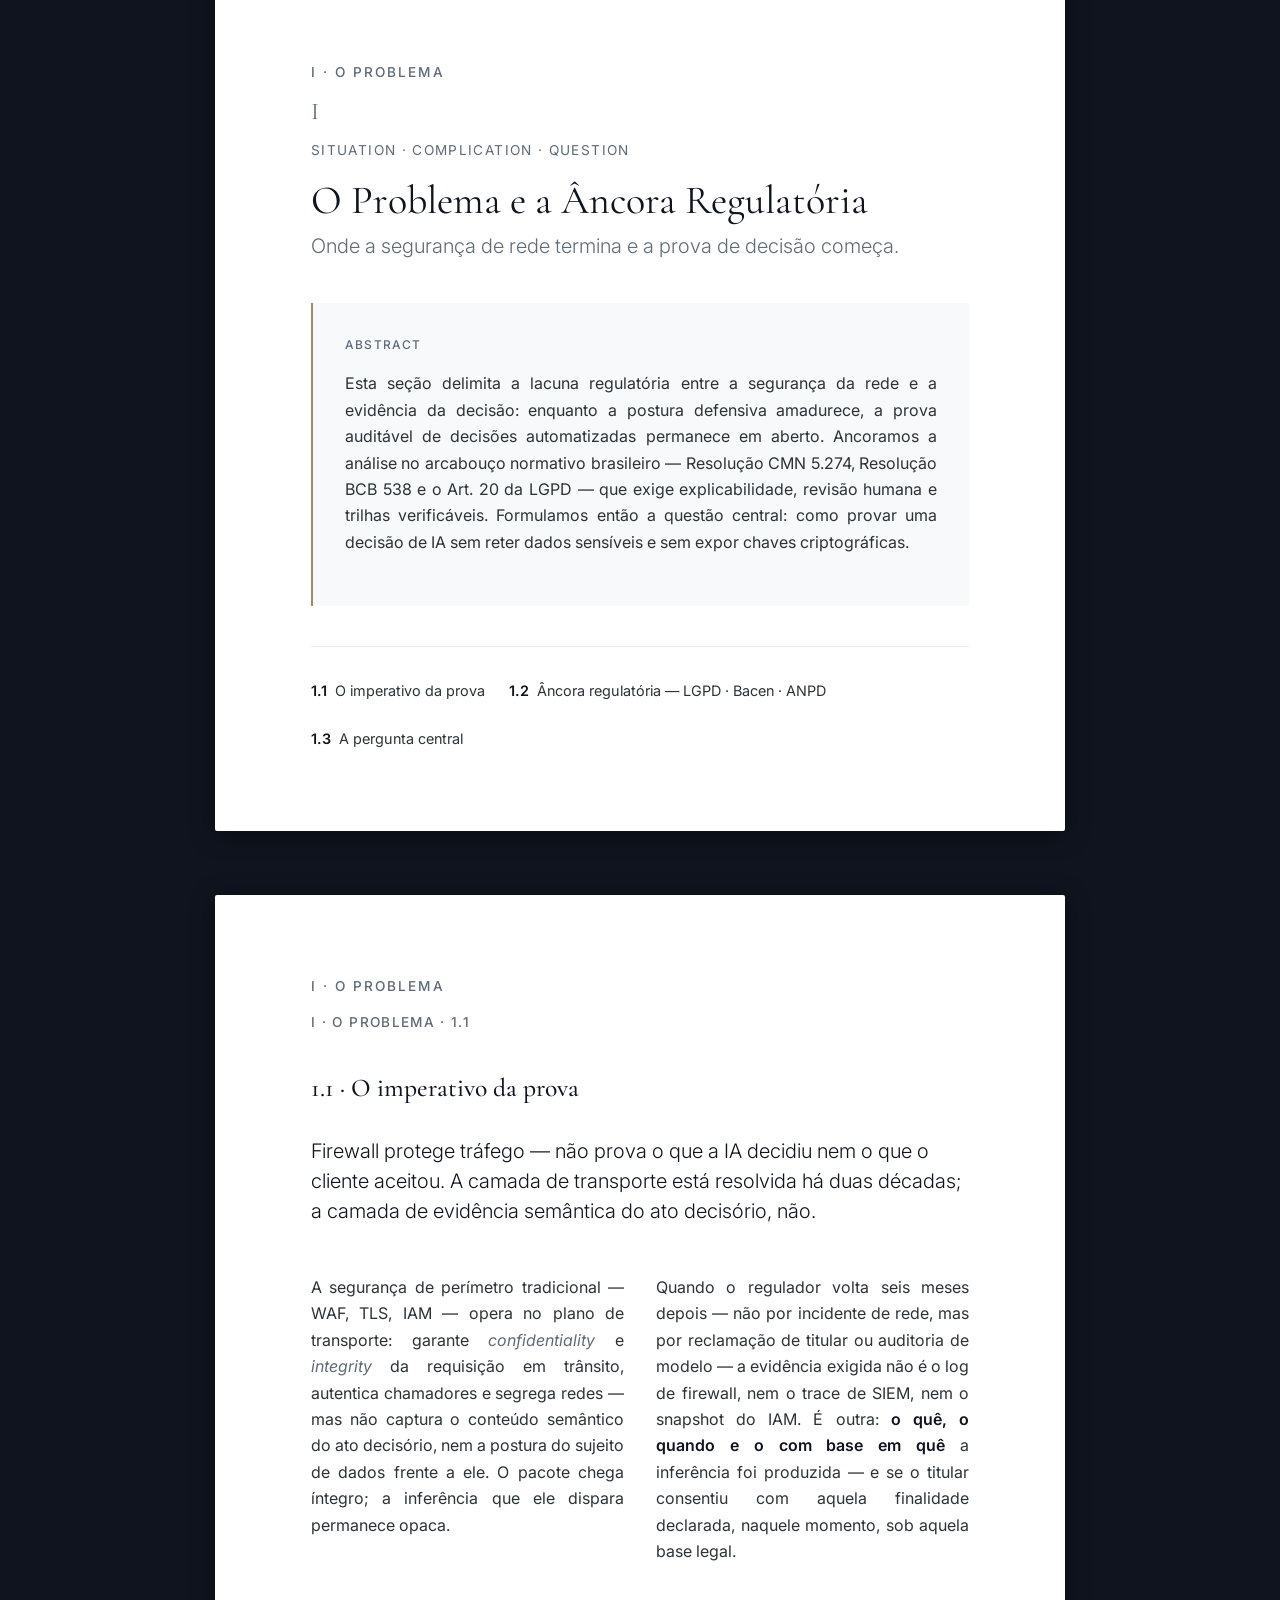
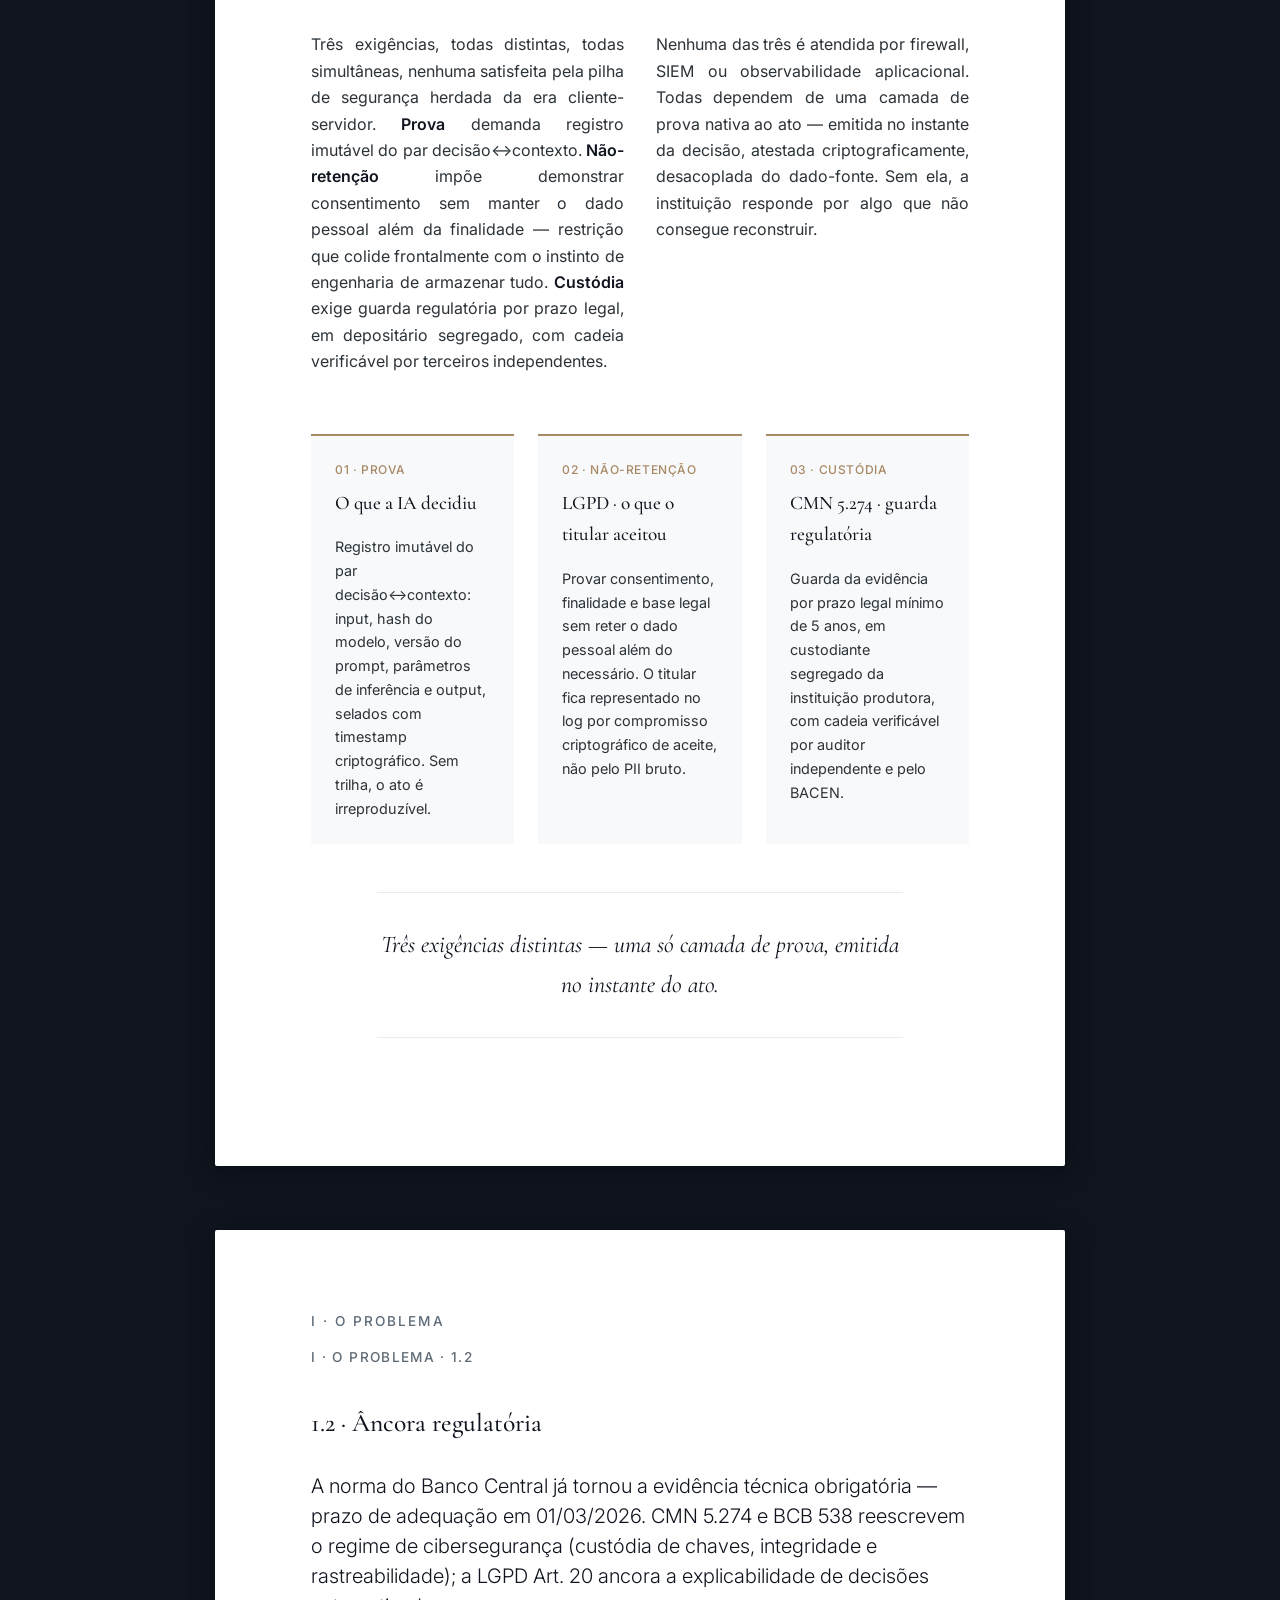
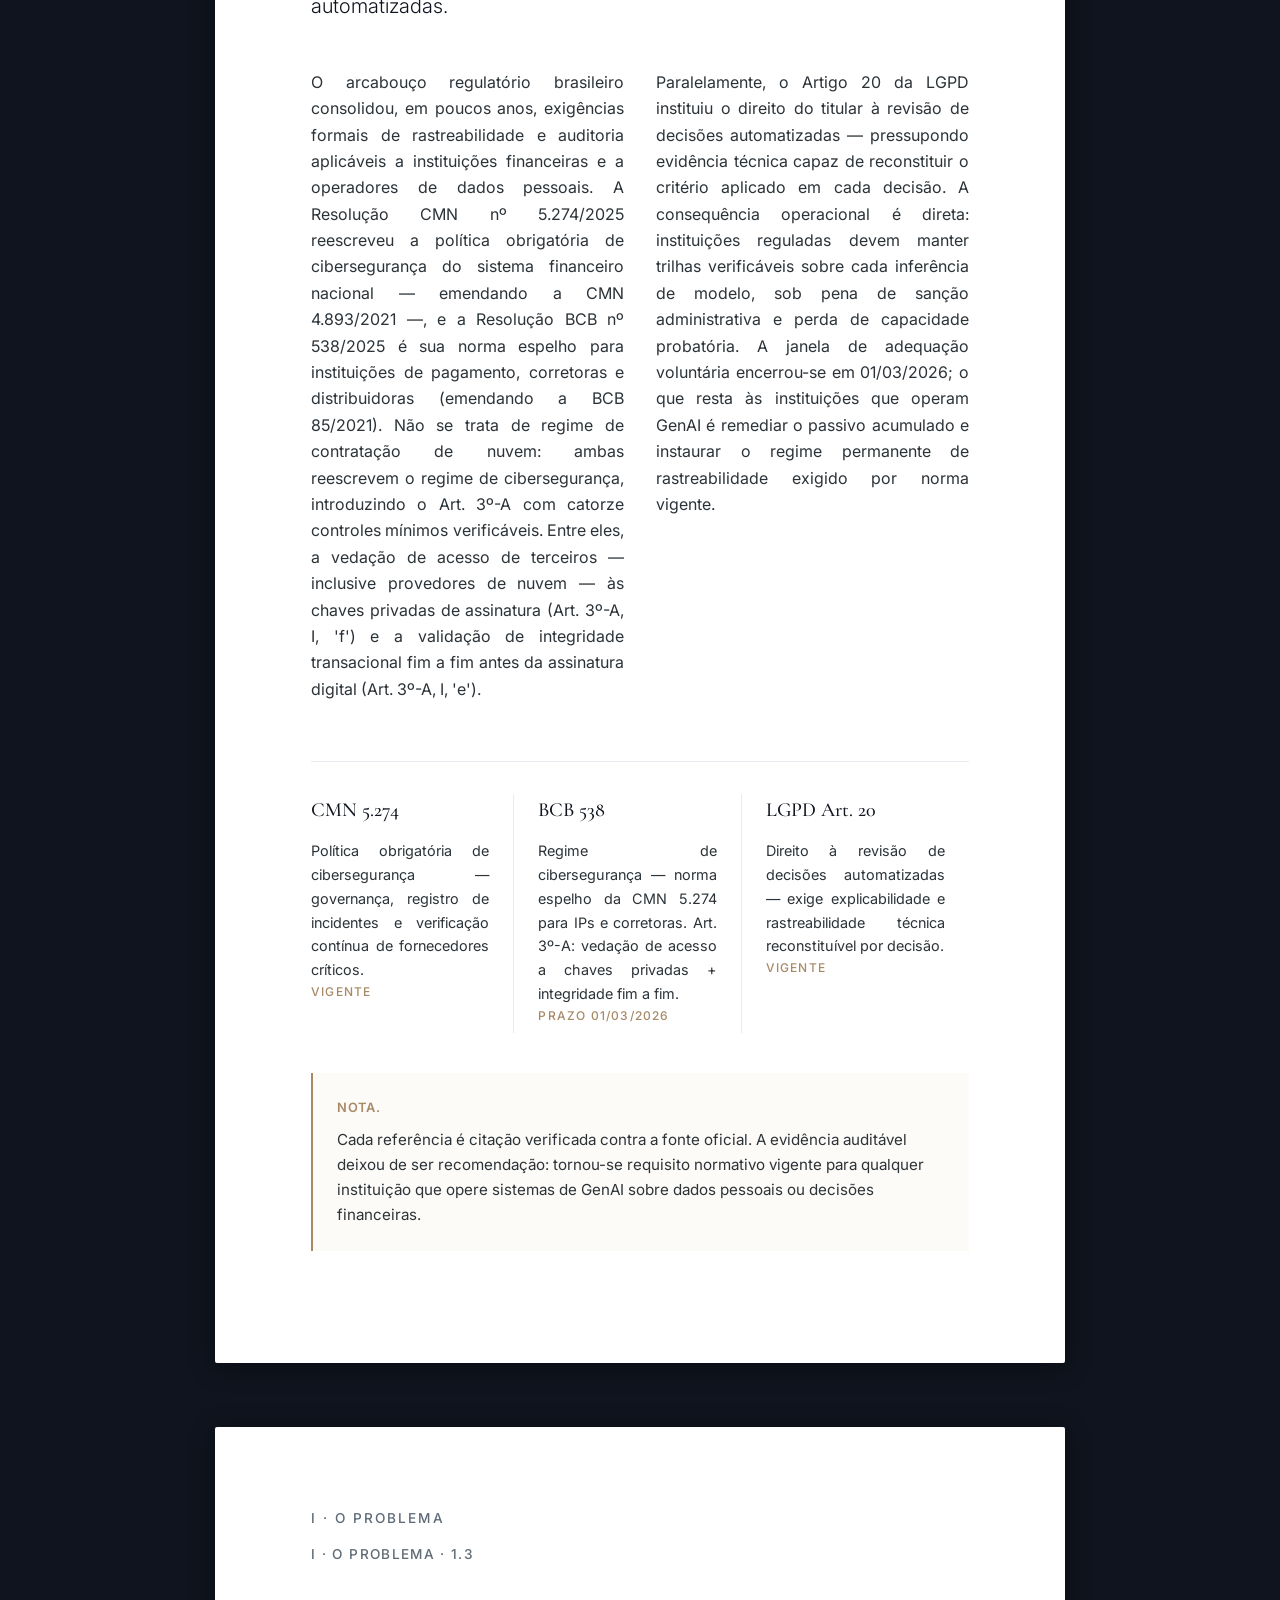
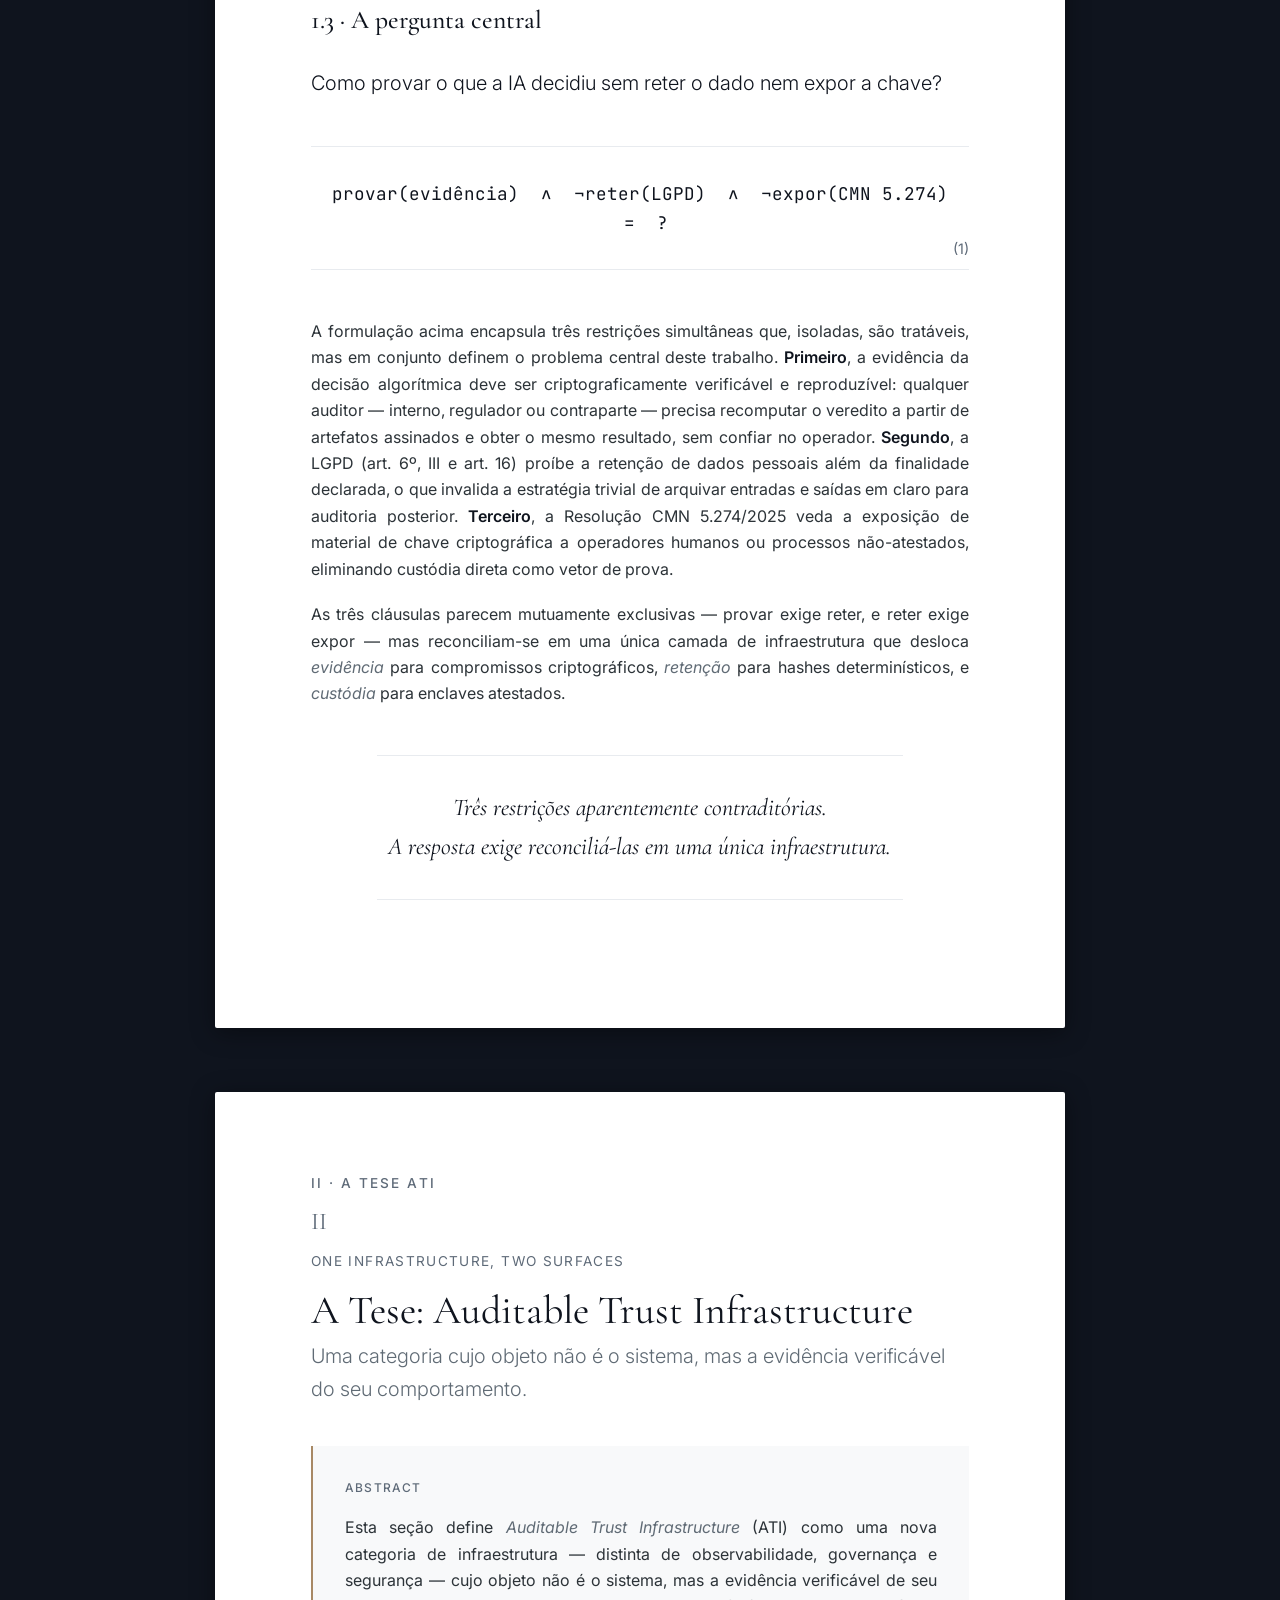
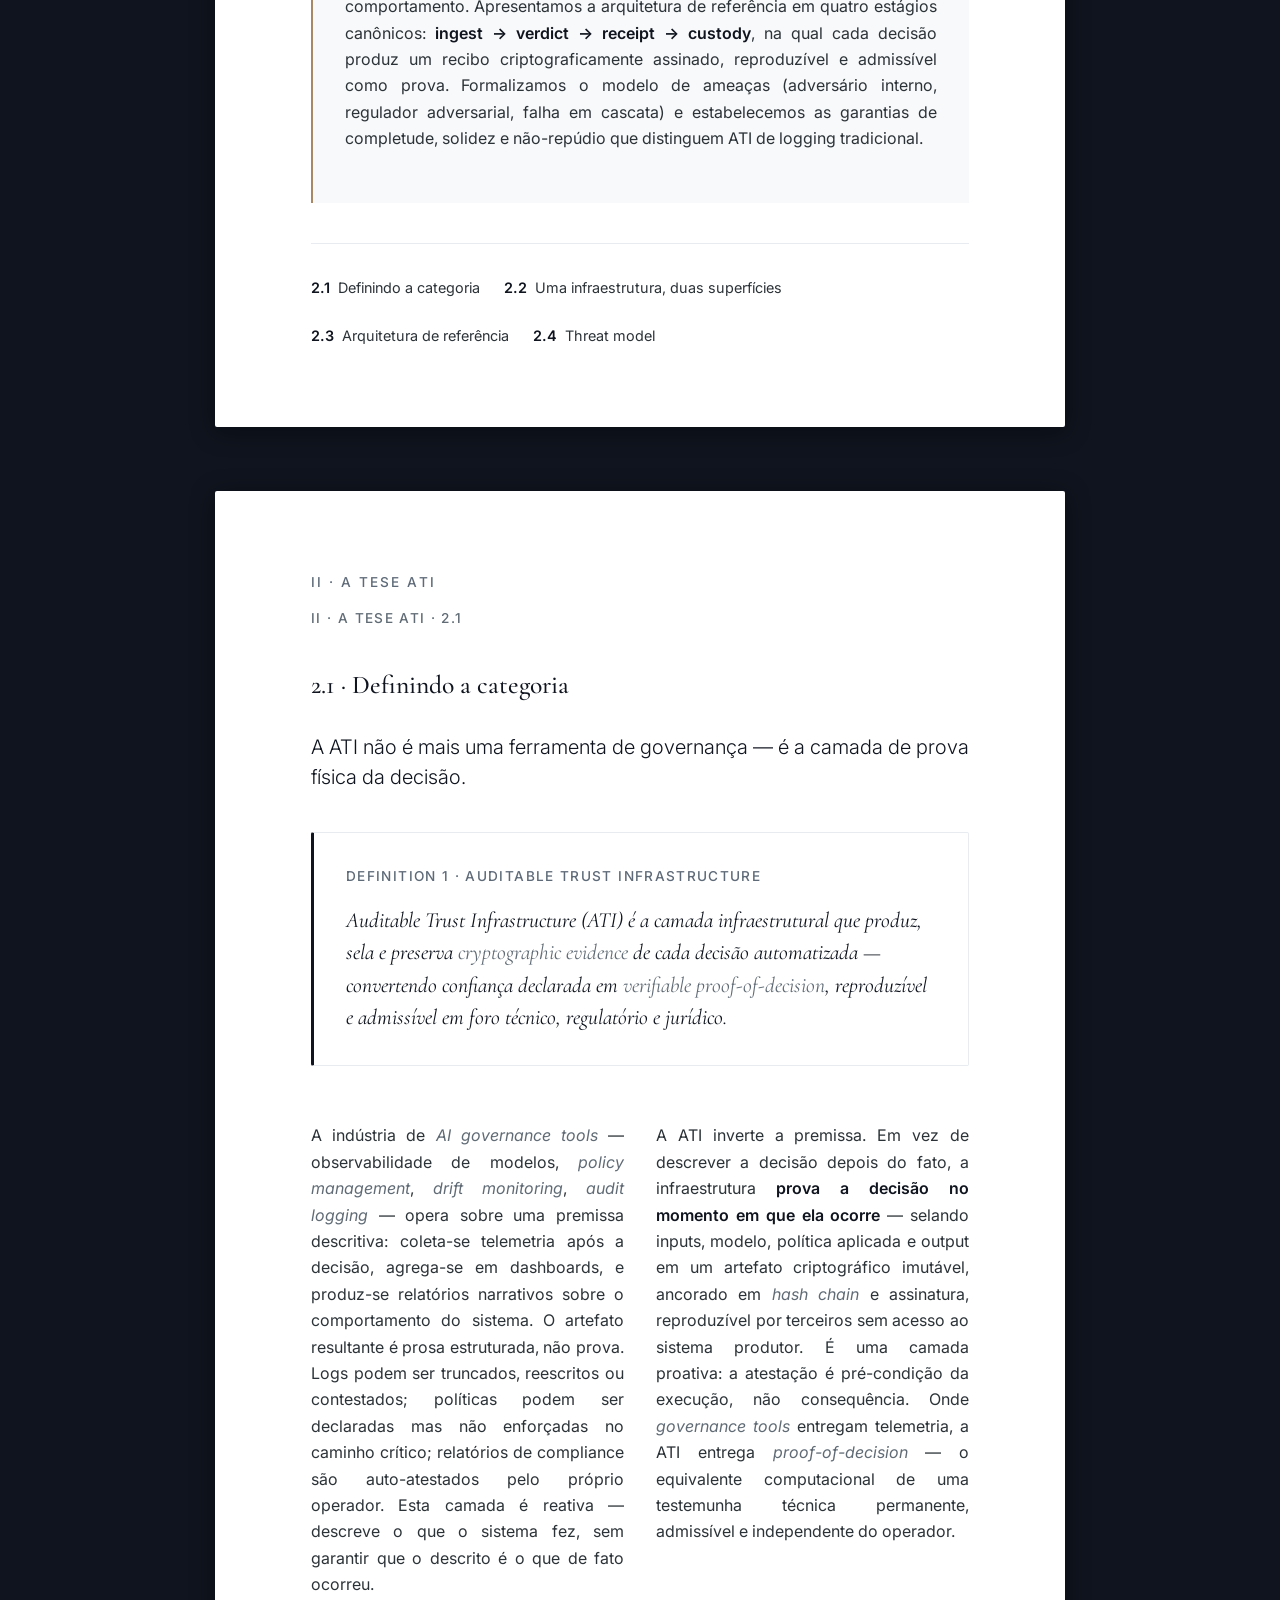
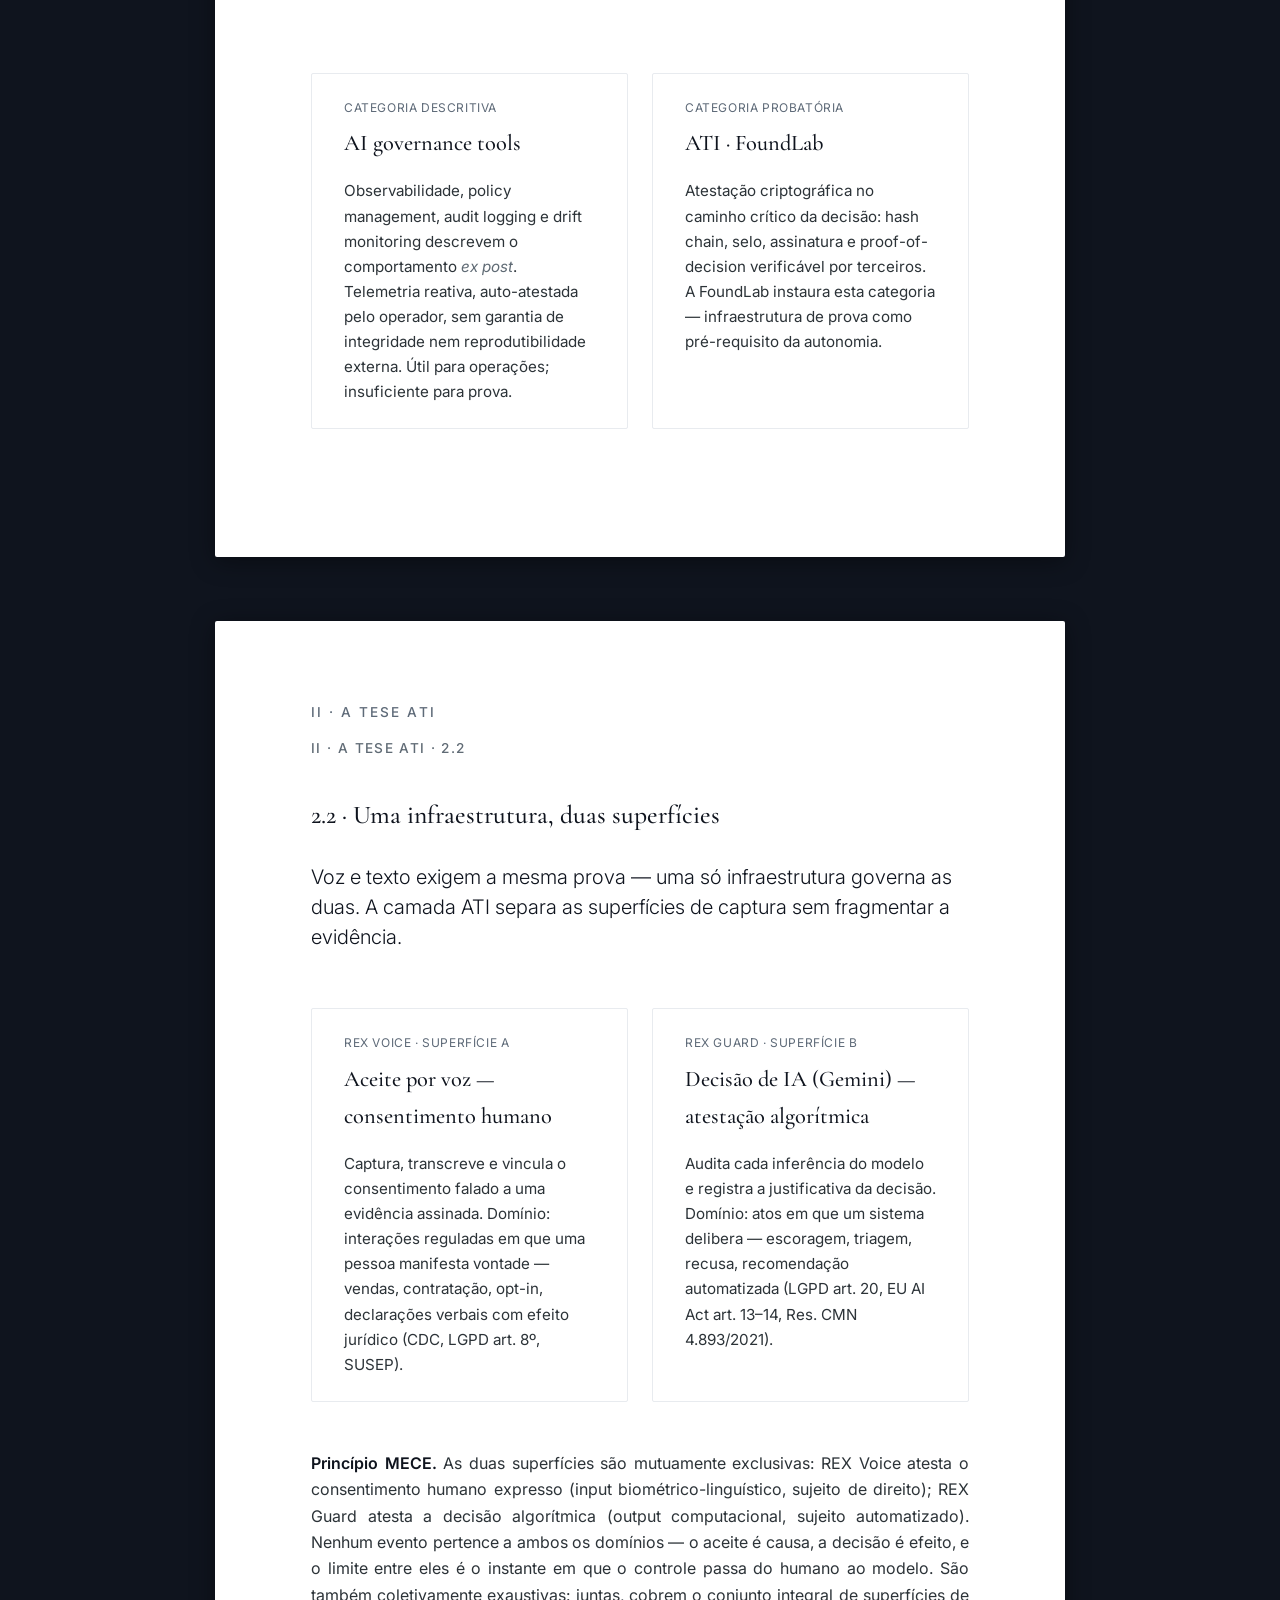
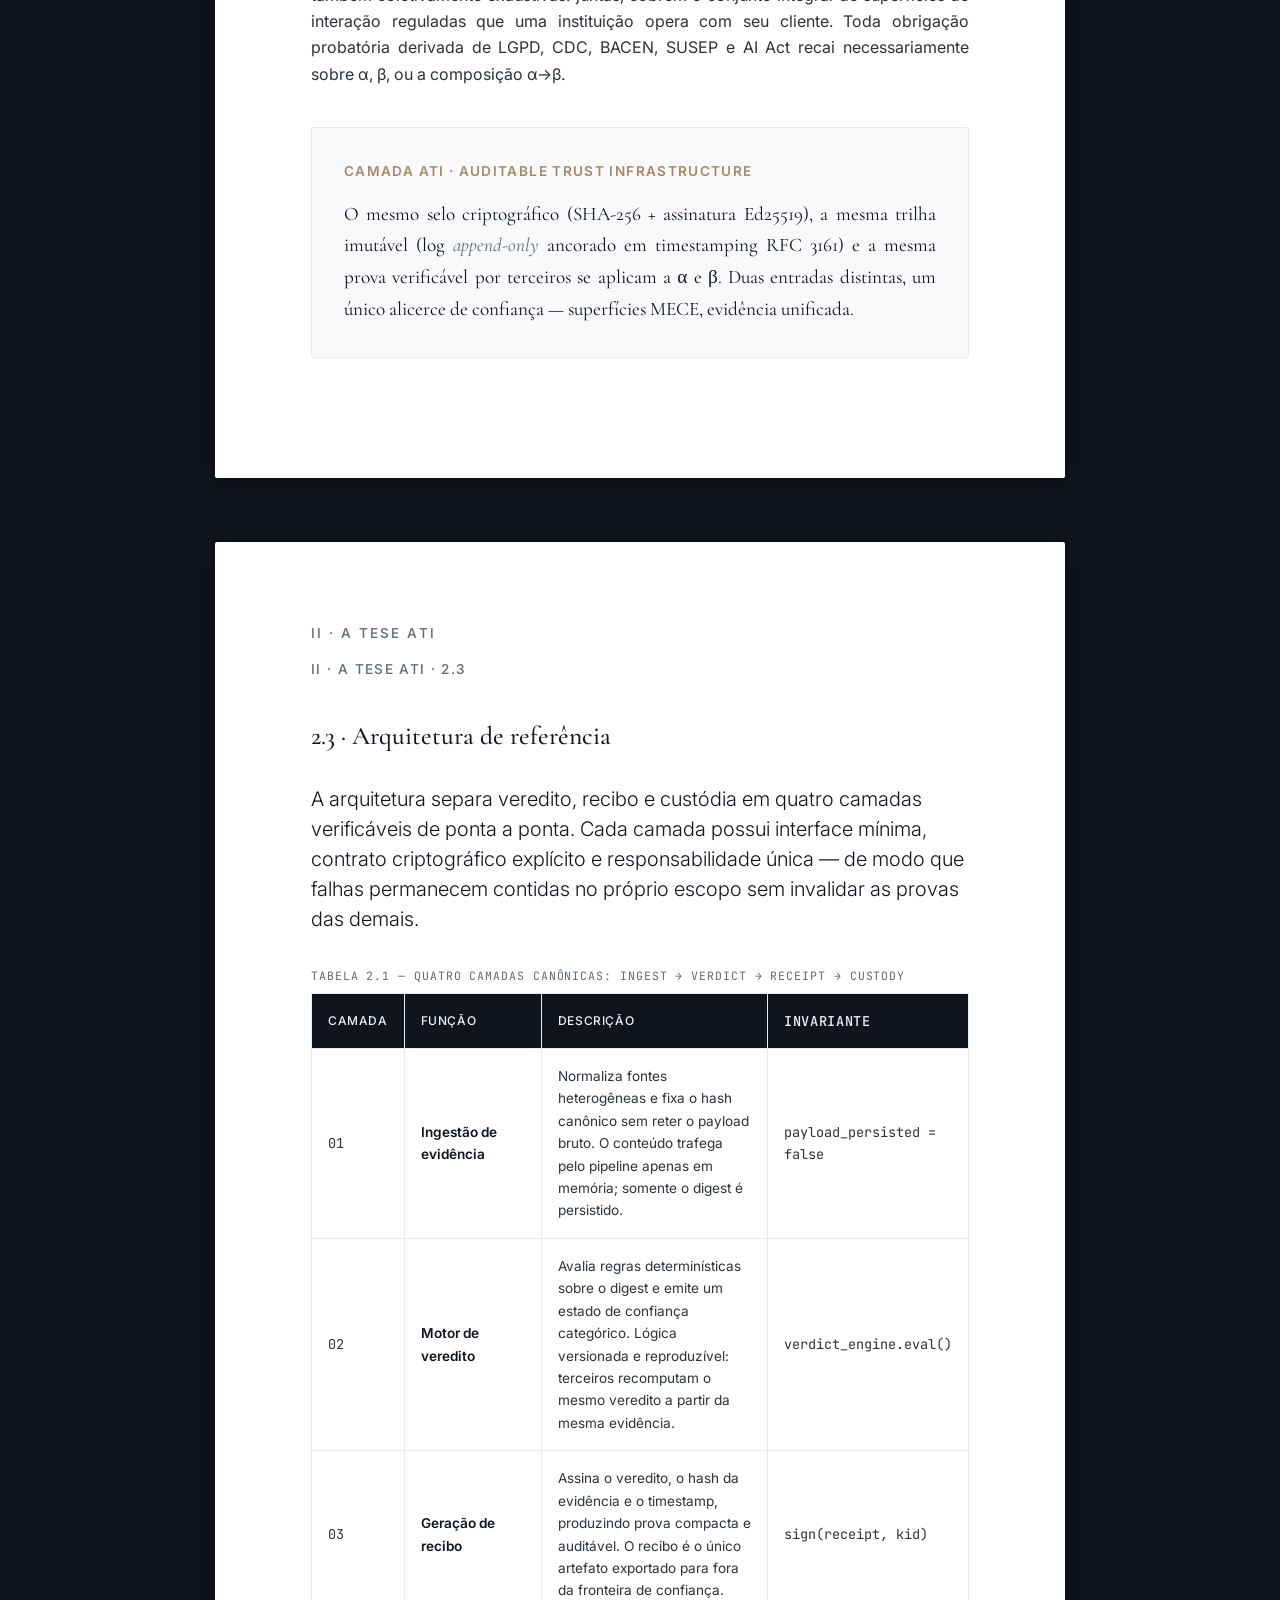
==== commit 6940ee23: "docs(design): fix CSS encoding, missing vars, and add component styles - Fix mojibake in screen.css " ====
--- a/docs/whitepaper.html
+++ b/docs/whitepaper.html
@@ -2,8 +2,26 @@
 <html lang="pt-BR">
 <head>
 <meta charset="utf-8">
+<meta name="viewport" content="width=device-width, initial-scale=1">
 <title>Auditable Trust Infrastructure (ATI) — FoundLab Whitepaper</title>
 <link rel="stylesheet" href="./assets/screen.css">
+<style>
+/* === web-edition additions === */
+a.toclink{color:inherit;text-decoration:none;border-bottom:1px solid transparent;transition:border-color .15s}
+a.toclink:hover{border-bottom-color:var(--destaque)}
+.explorer .xrow{display:grid;grid-template-columns:repeat(3,1fr);gap:1.5rem;margin-bottom:1.5rem}
+.explorer label{display:flex;flex-direction:column;font-family:var(--sans);font-size:.8rem;color:var(--acento);text-transform:uppercase;letter-spacing:.08em;gap:.45rem}
+.explorer output{font-family:var(--mono);font-size:1.05rem;color:var(--azul-deep);text-transform:none;letter-spacing:0}
+.explorer input[type=range]{width:100%;accent-color:var(--destaque);cursor:pointer}
+.explorer .xhint{font-size:.7rem;color:var(--ink-soft);text-transform:none;letter-spacing:0;font-weight:300}
+.explorer .xout{display:grid;grid-template-columns:repeat(3,1fr);gap:1rem;border-top:1px solid var(--rule);padding-top:1.25rem}
+.explorer .xo{display:flex;flex-direction:column;gap:.25rem}
+.explorer .xk{font-family:var(--sans);font-size:.72rem;text-transform:uppercase;letter-spacing:.08em;color:var(--acento)}
+.explorer .xv{font-family:var(--mono);font-size:1.5rem;color:var(--azul-deep)}
+.explorer.ok .statusbar{color:#1a7a4a}.explorer.bad .statusbar{color:#a83232}
+.explorer.bad #o-ratio{color:#a83232}
+@media (max-width:768px){.explorer .xrow,.explorer .xout{grid-template-columns:1fr}}
+</style>
 </head>
 <body>
 
@@ -37,7 +55,7 @@
 </section>
 
 <!-- ===================== RESUMO EXECUTIVO ===================== -->
-<section class="exec">
+<section class="exec" id="resumo">
   <span class="runtag">Resumo Executivo</span>
   <p class="kicker">ATI · Auditable Trust Infrastructure</p>
   <h2 class="h-sec section-title">Resumo Executivo</h2>
@@ -51,14 +69,14 @@
     <p>Apresentamos a ATI — <em>Auditable Trust Infrastructure</em> —, infraestrutura unificada de evidência que governa ambas as superfícies sob um único registro criptograficamente verificável. A ATI não retém dado pessoal do cliente — em aderência à LGPD — e não expõe material criptográfico sensível ao operador, em conformidade com a Resolução CMN 5.274. O registro é mínimo, imutável e suficiente para reconstrução probatória.</p>
   </div>
 
-  <p style="margin-top:3mm">Três requisitos definem a categoria:</p>
+  <p style="margin-top:0.75rem">Três requisitos definem a categoria:</p>
   <div class="triad">
     <div class="t"><span class="n">01 · Prova</span><span class="h">Decisão verificável</span><p>Cada decisão automatizada gera evidência semântica verificável por terceiros.</p></div>
     <div class="t"><span class="n">02 · Não-retenção</span><span class="h">LGPD por construção</span><p>O registro probatório não armazena dado pessoal do titular, preservando os direitos da LGPD.</p></div>
     <div class="t"><span class="n">03 · Custódia</span><span class="h">CMN 5.274</span><p>O material criptográfico permanece isolado do operador, sob o regime exigido pela CMN 5.274.</p></div>
   </div>
 
-  <div class="cv-badges" style="margin-top:4mm">
+  <div class="cv-badges" style="margin-top:1rem">
     <span style="color:var(--bronze-dk);border-color:var(--hair)">Prova de decisão</span>
     <span style="color:var(--bronze-dk);border-color:var(--hair)">Voz + Texto</span>
     <span style="color:var(--bronze-dk);border-color:var(--hair)">LGPD</span>
@@ -68,73 +86,73 @@
 </section>
 
 <!-- ========================= SUMÁRIO ========================= -->
-<section class="toc" style="break-before:page">
+<section class="toc">
   <span class="runtag">Sumário</span>
   <p class="tk">Whitepaper · Conteúdo</p>
   <h2>Sumário</h2>
 
   <div class="grp">
-    <div class="lvl1"><span class="rn">—</span><span class="tt">Resumo Executivo</span><span class="pg" data-toc="Resumo Executivo"></span></div>
+    <div class="lvl1"><span class="rn">—</span><span class="tt">Resumo Executivo</span></div>
   </div>
 
   <div class="grp">
-    <div class="lvl1"><span class="rn">I</span><span class="tt">O Problema e a Âncora Regulatória</span><span class="pg" data-toc="O Problema e a Âncora Regulatória"></span></div>
-    <div class="lvl2"><span class="tt">1.1 · O imperativo da prova — evidência supera política</span><span class="dots"></span><span class="pg" data-toc="1.1 · O imperativo da prova"></span></div>
-    <div class="lvl2"><span class="tt">1.2 · Âncora regulatória — LGPD, Bacen, ANPD</span><span class="dots"></span><span class="pg" data-toc="1.2 · Âncora regulatória"></span></div>
-    <div class="lvl2"><span class="tt">1.3 · A pergunta central que orienta o whitepaper</span><span class="dots"></span><span class="pg" data-toc="1.3 · A pergunta central"></span></div>
+    <div class="lvl1"><span class="rn">I</span><span class="tt">O Problema e a Âncora Regulatória</span></div>
+    <div class="lvl2"><span class="tt">1.1 · O imperativo da prova — evidência supera política</span></div>
+    <div class="lvl2"><span class="tt">1.2 · Âncora regulatória — LGPD, Bacen, ANPD</span></div>
+    <div class="lvl2"><span class="tt">1.3 · A pergunta central que orienta o whitepaper</span></div>
   </div>
 
   <div class="grp">
-    <div class="lvl1"><span class="rn">II</span><span class="tt">A Tese: Auditable Trust Infrastructure</span><span class="pg" data-toc="A Tese: Auditable Trust Infrastructure"></span></div>
-    <div class="lvl2"><span class="tt">2.1 · Definindo a categoria — Auditable Trust Infrastructure</span><span class="dots"></span><span class="pg" data-toc="2.1 · Definindo a categoria"></span></div>
-    <div class="lvl2"><span class="tt">2.2 · Uma infraestrutura, duas superfícies</span><span class="dots"></span><span class="pg" data-toc="2.2 · Uma infraestrutura, duas superfícies"></span></div>
-    <div class="lvl2"><span class="tt">2.3 · Arquitetura de referência — ingest → verdict → receipt → custody</span><span class="dots"></span><span class="pg" data-toc="2.3 · Arquitetura de referência"></span></div>
-    <div class="lvl2"><span class="tt">2.4 · Threat model — adversário interno e garantias</span><span class="dots"></span><span class="pg" data-toc="2.4 · Threat model"></span></div>
+    <div class="lvl1"><span class="rn">II</span><span class="tt">A Tese: Auditable Trust Infrastructure</span></div>
+    <div class="lvl2"><span class="tt">2.1 · Definindo a categoria — Auditable Trust Infrastructure</span></div>
+    <div class="lvl2"><span class="tt">2.2 · Uma infraestrutura, duas superfícies</span></div>
+    <div class="lvl2"><span class="tt">2.3 · Arquitetura de referência — ingest → verdict → receipt → custody</span></div>
+    <div class="lvl2"><span class="tt">2.4 · Threat model — adversário interno e garantias</span></div>
   </div>
 
   <div class="grp">
-    <div class="lvl1"><span class="rn">III</span><span class="tt">REX Voice — Infraestrutura de Evidência de Voz</span><span class="pg" data-toc="REX Voice — Infraestrutura de Evidência de Voz"></span></div>
-    <div class="lvl2"><span class="tt">3.1 · O aceite por voz como evidência irrefutável</span><span class="dots"></span><span class="pg" data-toc="3.1 · O aceite por voz como evidência"></span></div>
-    <div class="lvl2"><span class="tt">3.2 · Da fala ao recibo — pipeline em seis etapas</span><span class="dots"></span><span class="pg" data-toc="3.2 · Da fala ao recibo"></span></div>
-    <div class="lvl2"><span class="tt">3.3 · Protocolo arquitetural e selagem criptográfica</span><span class="dots"></span><span class="pg" data-toc="3.3 · Protocolo arquitetural"></span></div>
-    <div class="lvl2"><span class="tt">3.4 · Console de verificação interativa</span><span class="dots"></span><span class="pg" data-toc="3.4 · Console de verificação"></span></div>
+    <div class="lvl1"><span class="rn">III</span><span class="tt">REX Voice — Infraestrutura de Evidência de Voz</span></div>
+    <div class="lvl2"><span class="tt">3.1 · O aceite por voz como evidência irrefutável</span></div>
+    <div class="lvl2"><span class="tt">3.2 · Da fala ao recibo — pipeline em seis etapas</span></div>
+    <div class="lvl2"><span class="tt">3.3 · Protocolo arquitetural e selagem criptográfica</span></div>
+    <div class="lvl2"><span class="tt">3.4 · Console de verificação interativa</span></div>
   </div>
 
   <div class="grp">
-    <div class="lvl1"><span class="rn">IV</span><span class="tt">REX Guard — Atestação de Decisão</span><span class="pg" data-toc="REX Guard — Atestação de Decisão"></span></div>
-    <div class="lvl2"><span class="tt">4.1 · Cada decisão do Gemini sai com um atestado verificável</span><span class="dots"></span><span class="pg" data-toc="4.1 · Atestação por decisão"></span></div>
-    <div class="lvl2"><span class="tt">4.2 · Bloqueio pré-inferência — política aplicada ex ante</span><span class="dots"></span><span class="pg" data-toc="4.2 · Bloqueio pré-inferência"></span></div>
-    <div class="lvl2"><span class="tt">4.3 · Console — a cadeia de controle verificável</span><span class="dots"></span><span class="pg" data-toc="4.3 · Console de controle"></span></div>
-    <div class="lvl2"><span class="tt">4.4 · Burn Engine — minimização por construção criptográfica</span><span class="dots"></span><span class="pg" data-toc="4.4 · Burn Engine"></span></div>
-    <div class="lvl2"><span class="tt">4.5 · Matriz de conformidade — exigência → mecanismo</span><span class="dots"></span><span class="pg" data-toc="4.5 · Matriz de conformidade"></span></div>
-    <div class="lvl2"><span class="tt">4.6 · Shield roadmap — da inferência ao trace de agente</span><span class="dots"></span><span class="pg" data-toc="4.6 · Shield roadmap"></span></div>
-    <div class="lvl2"><span class="tt">4.7 · Declaração de maturidade — produção, dev, pesquisa</span><span class="dots"></span><span class="pg" data-toc="4.7 · Declaração de maturidade"></span></div>
+    <div class="lvl1"><span class="rn">IV</span><span class="tt">REX Guard — Atestação de Decisão</span></div>
+    <div class="lvl2"><span class="tt">4.1 · Cada decisão do Gemini sai com um atestado verificável</span></div>
+    <div class="lvl2"><span class="tt">4.2 · Bloqueio pré-inferência — política aplicada ex ante</span></div>
+    <div class="lvl2"><span class="tt">4.3 · Console — a cadeia de controle verificável</span></div>
+    <div class="lvl2"><span class="tt">4.4 · Burn Engine — minimização por construção criptográfica</span></div>
+    <div class="lvl2"><span class="tt">4.5 · Matriz de conformidade — exigência → mecanismo</span></div>
+    <div class="lvl2"><span class="tt">4.6 · Shield roadmap — da inferência ao trace de agente</span></div>
+    <div class="lvl2"><span class="tt">4.7 · Declaração de maturidade — produção, dev, pesquisa</span></div>
   </div>
 
   <div class="grp">
-    <div class="lvl1"><span class="rn">V</span><span class="tt">Economia e Modelo de Oferta</span><span class="pg" data-toc="Economia e Modelo de Oferta"></span></div>
-    <div class="lvl2"><span class="tt">5.1 · Custo unitário por jornada atestada</span><span class="dots"></span><span class="pg" data-toc="5.1 · Custo unitário"></span></div>
-    <div class="lvl2"><span class="tt">5.2 · Cenários de volume e ponto de equilíbrio</span><span class="dots"></span><span class="pg" data-toc="5.2 · Cenários de volume"></span></div>
-    <div class="lvl2"><span class="tt">5.3 · Sensibilidade — explorador paramétrico</span><span class="dots"></span><span class="pg" data-toc="5.3 · Sensibilidade paramétrica"></span></div>
-    <div class="lvl2"><span class="tt">5.4 · Modelo SaaS via Google Cloud Marketplace</span><span class="dots"></span><span class="pg" data-toc="5.4 · Modelo SaaS"></span></div>
+    <div class="lvl1"><span class="rn">V</span><span class="tt">Economia e Modelo de Oferta</span></div>
+    <div class="lvl2"><span class="tt">5.1 · Custo unitário por jornada atestada</span></div>
+    <div class="lvl2"><span class="tt">5.2 · Cenários de volume e ponto de equilíbrio</span></div>
+    <div class="lvl2"><span class="tt">5.3 · Sensibilidade — explorador paramétrico</span></div>
+    <div class="lvl2"><span class="tt">5.4 · Modelo SaaS via Google Cloud Marketplace</span></div>
   </div>
 
   <div class="grp">
-    <div class="lvl1"><span class="rn">VI</span><span class="tt">O Arquiteto: O Sintetista Regulatório</span><span class="pg" data-toc="O Arquiteto: O Sintetista Regulatório"></span></div>
-    <div class="lvl2"><span class="tt">6.1 · O sintetista — tese central e pilha cognitiva</span><span class="dots"></span><span class="pg" data-toc="6.1 · O sintetista"></span></div>
-    <div class="lvl2"><span class="tt">6.2 · Credenciais verificáveis e ranking global</span><span class="dots"></span><span class="pg" data-toc="6.2 · Credenciais verificáveis"></span></div>
-    <div class="lvl2"><span class="tt">6.3 · A cadeia de transformação: norma → prova</span><span class="dots"></span><span class="pg" data-toc="6.3 · A cadeia de transformação"></span></div>
+    <div class="lvl1"><span class="rn">VI</span><span class="tt">O Arquiteto: O Sintetista Regulatório</span></div>
+    <div class="lvl2"><span class="tt">6.1 · O sintetista — tese central e pilha cognitiva</span></div>
+    <div class="lvl2"><span class="tt">6.2 · Credenciais verificáveis e ranking global</span></div>
+    <div class="lvl2"><span class="tt">6.3 · A cadeia de transformação: norma → prova</span></div>
   </div>
 
   <div class="grp">
-    <div class="lvl1"><span class="rn">—</span><span class="tt">Referências</span><span class="pg" data-toc="Referências"></span></div>
+    <div class="lvl1"><span class="rn">—</span><span class="tt">Referências</span></div>
   </div>
 </section>
 
 <!-- ===================================================================
      SECTION I
      =================================================================== -->
-<section class="opener">
+<section class="opener" id="sec-1">
   <span class="runtag">I · O Problema</span>
   <div class="op-num">I</div>
   <div class="op-kick">Situation · Complication · Question</div>
@@ -174,7 +192,7 @@
 </section>
 
 <!-- 1.2 -->
-<section style="break-before:page">
+<section>
   <span class="runtag">I · O Problema</span>
   <p class="kicker">I · O Problema · 1.2</p>
   <h3 class="h-sub"><span class="lede">1.2 · Âncora regulatória</span></h3>
@@ -195,7 +213,7 @@
 </section>
 
 <!-- 1.3 -->
-<section style="break-before:page">
+<section>
   <span class="runtag">I · O Problema</span>
   <p class="kicker">I · O Problema · 1.3</p>
   <h3 class="h-sub"><span class="lede">1.3 · A pergunta central</span></h3>
@@ -215,7 +233,7 @@
 <!-- ===================================================================
      SECTION II
      =================================================================== -->
-<section class="opener">
+<section class="opener" id="sec-2">
   <span class="runtag">II · A Tese ATI</span>
   <div class="op-num">II</div>
   <div class="op-kick">One Infrastructure, Two Surfaces</div>
@@ -257,7 +275,7 @@
 </section>
 
 <!-- 2.2 -->
-<section style="break-before:page">
+<section>
   <span class="runtag">II · A Tese ATI</span>
   <p class="kicker">II · A Tese ATI · 2.2</p>
   <h3 class="h-sub"><span class="lede">2.2 · Uma infraestrutura, duas superfícies</span></h3>
@@ -277,7 +295,7 @@
 </section>
 
 <!-- 2.3 -->
-<section style="break-before:page">
+<section>
   <span class="runtag">II · A Tese ATI</span>
   <p class="kicker">II · A Tese ATI · 2.3</p>
   <h3 class="h-sub"><span class="lede">2.3 · Arquitetura de referência</span></h3>
@@ -303,7 +321,7 @@
 </section>
 
 <!-- 2.4 -->
-<section style="break-before:page">
+<section>
   <span class="runtag">II · A Tese ATI</span>
   <p class="kicker">II · A Tese ATI · 2.4</p>
   <h3 class="h-sub"><span class="lede">2.4 · Threat model</span></h3>
@@ -327,7 +345,7 @@
 <!-- ===================================================================
      SECTION III — REX VOICE
      =================================================================== -->
-<section class="opener">
+<section class="opener" id="sec-3">
   <span class="runtag">III · REX Voice</span>
   <div class="op-num">III</div>
   <div class="op-kick">Voice Evidence Infrastructure</div>
@@ -362,7 +380,7 @@
     <span class="eqno">(3)</span>
   </div>
 
-  <p class="kicker" style="margin-top:5mm">E daí, pra mim?</p>
+  <p class="kicker" style="margin-top:1.25rem">E daí, pra mim?</p>
   <div class="impact">
     <div class="card"><span class="who">Para o banco</span><span class="ti">Destrava jornadas represadas pelo jurídico</span><p>Contratação de crédito, renegociação, portabilidade e alteração de limite passam a rodar por voz com defesa probatória robusta. Reduz chargebacks e contestações: a assinatura criptográfica é oponível em juízo. Elimina o custo de armazenar e proteger horas de áudio sensível, e abre o canal telefônico e a URA como superfícies de venda de pleno direito.</p></div>
     <div class="card"><span class="who">Para o Google</span><span class="ti">Nova superfície de consumo recorrente de Vertex AI</span><p>Cada aceite por voz dispara Speech-to-Text + raciocínio de intenção em Gemini, com volume proporcional ao tráfego de contact center e URA do banco. Posiciona o GCP como infraestrutura padrão para evidência regulatória em voz no setor financeiro brasileiro — referência replicável para os demais incumbentes.</p></div>
@@ -370,7 +388,7 @@
 </section>
 
 <!-- 3.2 -->
-<section style="break-before:page">
+<section>
   <span class="runtag">III · REX Voice</span>
   <p class="kicker">III · REX Voice · 3.2</p>
   <h3 class="h-sub"><span class="lede">3.2 · Da fala ao recibo, sem reter a fala</span></h3>
@@ -412,7 +430,7 @@
 </section>
 
 <!-- 3.3 -->
-<section style="break-before:page">
+<section>
   <span class="runtag">III · REX Voice</span>
   <p class="kicker">III · REX Voice · 3.3</p>
   <h3 class="h-sub"><span class="lede">3.3 · Protocolo arquitetural: da captura ao recibo selado</span></h3>
@@ -449,7 +467,7 @@
 
   <p><strong>3.3.4 Modelo de gestão de chaves.</strong> A chave de assinatura Ed25519 é gerada dentro de um HSM FIPS 140-2 Nível 3, não-exportável, com rotação trimestral. Chaves públicas são publicadas em log de transparência; verificadores reconstroem σ a partir dos campos do recibo, recomputam h, e checam Sig<sub>k</sub>(h) contra o calendário de rotação pelo <code>key_id</code> embutido no cabeçalho. A cadeia de hash mais o TST permitem auditoria offline sem confiar no emissor.</p>
 
-  <div class="cv-badges" style="margin-top:4mm">
+  <div class="cv-badges" style="margin-top:1rem">
     <span style="color:var(--bronze-dk);border-color:var(--hair)">Ed25519</span>
     <span style="color:var(--bronze-dk);border-color:var(--hair)">SHA-256 chain</span>
     <span style="color:var(--bronze-dk);border-color:var(--hair)">RFC 3161 TSA</span>
@@ -465,7 +483,7 @@
 </section>
 
 <!-- 3.4 -->
-<section style="break-before:page">
+<section>
   <span class="runtag">III · REX Voice</span>
   <p class="kicker">III · REX Voice · 3.4</p>
   <h3 class="h-sub"><span class="lede">3.4 · Console de verificação interativa</span></h3>
@@ -474,7 +492,7 @@
   <p>O console abaixo apresenta o pipeline REX Voice ponta a ponta. O usuário avança por cada etapa e observa o fluxo completo: captura de fala → transcrição → classificação de intenção → cálculo de hash criptográfico → emissão de recibo. Em todas as etapas, dois invariantes permanecem visíveis e verificáveis numa barra de status fixa: a flag <code>payload_persisted = false</code> e o contador <code>audio_retained = 0 bytes</code>. A prova é construída sem que o áudio bruto seja jamais persistido.</p>
 
   <div class="figure">
-    <div class="fhd">Figura 3.1 — REX Voice · console interativo (versão web)</div>
+    <div class="fhd">Figura 3.1 — REX Voice · pipeline ponta a ponta</div>
     <div class="fbody">
       <div class="pipeline">
         <div class="step">[1] capture → stream</div>
@@ -482,17 +500,17 @@
         <div class="step">[3] hash(·) → discard</div>
         <div class="step">[4] sign → receipt</div>
       </div>
-      <p class="small muted" style="margin:3mm 0 0 0"><b>3.4.1 Pipeline.</b> Quatro estágios sequenciais — captura, extração de prova, descarte, recibo. Cada estágio expõe seu estado interno em painéis monoespaçados. <b>3.4.2 Invariantes.</b> O recibo final contém <code>SHA-256(transcript ∥ intent ∥ ts)</code> e é assinado, sem retenção do áudio original — propriedade verificável <em>ex post</em>.</p>
+      <p class="small muted" style="margin:0.75rem 0 0 0"><b>3.4.1 Pipeline.</b> Quatro estágios sequenciais — captura, extração de prova, descarte, recibo. Cada estágio expõe seu estado interno em painéis monoespaçados. <b>3.4.2 Invariantes.</b> O recibo final contém <code>SHA-256(transcript ∥ intent ∥ ts)</code> e é assinado, sem retenção do áudio original — propriedade verificável <em>ex post</em>.</p>
     </div>
     <div class="statusbar">ATI · Auditable Trust Infrastructure &nbsp;·&nbsp; <b>payload_persisted = false</b> &nbsp;·&nbsp; <b>audio_retained = 0 B</b></div>
   </div>
-  <p class="figcap">A versão interativa do console está disponível na edição web do whitepaper. Nesta edição impressa, o fluxo é representado de forma estática; os invariantes exibidos são idênticos aos da demonstração ao vivo.</p>
+  <p class="figcap">Representação estática do pipeline REX Voice. Os invariantes <code>payload_persisted = false</code> e <code>audio_retained = 0 B</code> são os mesmos verificados em execução — nenhum áudio é retido em etapa alguma.</p>
 </section>
 
 <!-- ===================================================================
      SECTION IV — REX GUARD
      =================================================================== -->
-<section class="opener">
+<section class="opener" id="sec-4">
   <span class="runtag">IV · REX Guard</span>
   <div class="op-num">IV</div>
   <div class="op-kick">Decision Attestation Layer</div>
@@ -545,7 +563,7 @@
 }</pre>
   </div>
 
-  <p class="kicker" style="margin-top:5mm">E daí, pra mim?</p>
+  <p class="kicker" style="margin-top:1.25rem">E daí, pra mim?</p>
   <div class="impact">
     <div class="card"><span class="who">Para o banco</span><span class="ti">Conformidade defensável</span><p>Prova, perante regulador ou cliente lesado, o porquê exato de cada decisão automatizada — sem reconstrução manual, sem disputa sem evidência, sem dependência do log interno.</p></div>
     <div class="card"><span class="who">Para o Google</span><span class="ti">Vertex AI operável em ambiente regulado</span><p>O atestado fecha a lacuna de auditoria que hoje barra o Gemini em setores fiscalizados — banking, seguros, saúde, jurídico.</p></div>
@@ -553,7 +571,7 @@
 </section>
 
 <!-- 4.2 -->
-<section style="break-before:page">
+<section>
   <span class="runtag">IV · REX Guard</span>
   <p class="kicker">IV · REX Guard · 4.2</p>
   <h3 class="h-sub"><span class="lede">4.2 · Bloqueado antes de chegar ao Gemini</span></h3>
@@ -593,7 +611,7 @@
 </section>
 
 <!-- 4.3 -->
-<section style="break-before:page">
+<section>
   <span class="runtag">IV · REX Guard</span>
   <p class="kicker">IV · REX Guard · 4.3</p>
   <h3 class="h-sub"><span class="lede">4.3 · A cadeia de controle inteira, verificável — no ambiente real</span></h3>
@@ -602,7 +620,7 @@
   <p>Cada transição é assinada, encadeada por hash ao estado anterior e replicável de forma independente — o operador audita sem confiar no console em si, apenas na matemática que ele expõe. Verificabilidade ponta a ponta: do gatilho à custódia, cada transição é independentemente auditável. O console não <em>afirma</em> a integridade; ele expõe os artefatos que a provam.</p>
 
   <div class="figure">
-    <div class="fhd">Figura 4.1 — REX Guard · console de controle (versão web)</div>
+    <div class="fhd">Figura 4.1 — REX Guard · cadeia de controle</div>
     <div class="fbody">
       <div class="pipeline">
         <div class="step">REQ #a4f2 → approved ✓</div>
@@ -610,15 +628,15 @@
         <div class="step">ATTS signed · TPM-anchored</div>
         <div class="step">CUST sealed · q-ledger</div>
       </div>
-      <p class="small muted" style="margin:3mm 0 0 0">Quatro colunas vivas — <b>requisições · vereditos · atestados · custódia</b>. Cada transição satisfaz <code>verify(v) = sig(state) ∧ hash↔chain</code>. Latência típica end-to-end: <b>42 ms p50</b>.</p>
+      <p class="small muted" style="margin:0.75rem 0 0 0">Quatro colunas vivas — <b>requisições · vereditos · atestados · custódia</b>. Cada transição satisfaz <code>verify(v) = sig(state) ∧ hash↔chain</code>. Latência típica end-to-end: <b>42 ms p50</b>.</p>
     </div>
     <div class="statusbar">ATI · Auditable Trust Infrastructure &nbsp;·&nbsp; <b>LIVE CHAIN</b> &nbsp;·&nbsp; SIGNED VERDICTS &nbsp;·&nbsp; CUSTODY SEALED &nbsp;·&nbsp; <b>TPM-ANCHORED</b> &nbsp;·&nbsp; 42 MS P50</div>
   </div>
-  <p class="figcap">A versão interativa do console está disponível na edição web do whitepaper. Nesta edição impressa, o fluxo é representado de forma estática; os artefatos exibidos são idênticos aos da demonstração ao vivo.</p>
+  <p class="figcap">Representação estática da cadeia de controle REX Guard. Os artefatos — verdict assinado, atestado, custódia selada — correspondem aos emitidos em execução.</p>
 </section>
 
 <!-- 4.4 -->
-<section style="break-before:page">
+<section>
   <span class="runtag">IV · REX Guard</span>
   <p class="kicker">IV · REX Guard · 4.4</p>
   <h3 class="h-sub"><span class="lede">4.4 · Burn Engine — minimização de dados por construção criptográfica</span></h3>
@@ -662,7 +680,7 @@
 </section>
 
 <!-- 4.5 -->
-<section style="break-before:page">
+<section>
   <span class="runtag">IV · REX Guard</span>
   <p class="kicker">IV · REX Guard · 4.5</p>
   <h3 class="h-sub"><span class="lede">4.5 · Cada exigência regulatória mapeia para um mecanismo técnico — sem lacuna</span></h3>
@@ -688,7 +706,7 @@
 </section>
 
 <!-- 4.6 -->
-<section style="break-before:page">
+<section>
   <span class="runtag">IV · REX Guard</span>
   <p class="kicker">IV · REX Guard · 4.6 · <span style="color:var(--bronze-dk)">Roadmap · não produção atual</span></p>
   <h3 class="h-sub"><span class="lede">4.6 · REX Guard Shield — estendendo a atestação da inferência ao trace completo do agente</span></h3>
@@ -720,7 +738,7 @@
 </section>
 
 <!-- 4.7 -->
-<section style="break-before:page">
+<section>
   <span class="runtag">IV · REX Guard</span>
   <p class="kicker">IV · REX Guard · 4.7</p>
   <h3 class="h-sub"><span class="lede">4.7 · O que opera hoje e o que é roadmap — declarado, sem inflar</span></h3>
@@ -764,7 +782,7 @@
 <!-- ===================================================================
      SECTION V — ECONOMIA E MODELO DE OFERTA
      =================================================================== -->
-<section class="opener">
+<section class="opener" id="sec-5">
   <span class="runtag">V · Economia</span>
   <div class="op-num">V</div>
   <div class="op-kick">Cost of Proof vs. Value Unlocked</div>
@@ -824,7 +842,7 @@
 </section>
 
 <!-- 5.2 -->
-<section style="break-before:page">
+<section>
   <span class="runtag">V · Economia</span>
   <p class="kicker">V · Economia · 5.2 · <span style="color:var(--bronze-dk)">Ilustrativo · recalibrável</span></p>
   <h3 class="h-sub"><span class="lede">5.2 · No cenário base, a camada custa 2,2% do valor que destrava — e a fração cai com escala</span></h3>
@@ -848,31 +866,41 @@
 </section>
 
 <!-- 5.3 -->
-<section style="break-before:page">
+<section>
   <span class="runtag">V · Economia</span>
   <p class="kicker">V · Economia · 5.3 · <span style="color:var(--bronze-dk)">Ilustrativo · recalibrável</span></p>
   <h3 class="h-sub"><span class="lede">5.3 · Sensibilidade interativa — explorador de cenário</span></h3>
   <p class="standfirst">Explorador paramétrico do custo da camada ATI sob variação conjunta de volume, custo unitário e duração de custódia.</p>
 
-  <p>A ferramenta da edição web permite que stakeholders ajustem três premissas centrais do modelo — volume anual de jornadas, custo por inferência e taxa de adoção / duração de custódia — e observem, em tempo real, como o custo total da camada e, sobretudo, a razão custo / valor destravado se deslocam. O objetivo é tornar transparente a estrutura de elasticidade do sistema: identificar regiões do espaço paramétrico em que a camada permanece economicamente viável (&lt; 5% do valor destravado) e regiões em que a operação degrada margem.</p>
-
-  <div class="figure">
-    <div class="fhd">Figura 5.1 — Explorador de sensibilidade (versão web)</div>
+  <p>A ferramenta abaixo permite que stakeholders ajustem três premissas centrais do modelo — volume anual de jornadas, custo por inferência e taxa de adoção / duração de custódia — e observem, em tempo real, como o custo total da camada e, sobretudo, a razão custo / valor destravado se deslocam. O objetivo é tornar transparente a estrutura de elasticidade do sistema: identificar regiões do espaço paramétrico em que a camada permanece economicamente viável (&lt; 5% do valor destravado) e regiões em que a operação degrada margem.</p>
+
+  <div class="figure explorer" id="explorer">
+    <div class="fhd">Figura 5.1 — Explorador de sensibilidade · interativo</div>
     <div class="fbody">
-      <div class="regrow" style="margin:0">
-        <div class="r"><span class="st">[I] Volume</span><span class="n">0,1M – 50M</span><p>Jornadas processadas/ano. Default 5M. Escala linear; afeta custo e valor proporcionalmente.</p></div>
-        <div class="r"><span class="st">[II] Custo unitário</span><span class="n">R$ 0,05 – 2,00</span><p>R$ por inferência, incluindo custódia. Default R$ 0,40. Único termo não-linear sob duração estendida.</p></div>
-        <div class="r"><span class="st">[III] Adoção / custódia</span><span class="n">10% – 100%</span><p>Fração efetivamente roteada pela camada. Default 60%. Proxy para duração média de custódia ativa.</p></div>
+      <div class="xrow">
+        <label>[I] Volume <output id="x-vol">5,0M</output>
+          <input type="range" id="s-vol" min="0.1" max="50" step="0.1" value="5">
+          <span class="xhint">jornadas/ano · 0,1M – 50M</span></label>
+        <label>[II] Custo unitário <output id="x-cost">R$ 0,40</output>
+          <input type="range" id="s-cost" min="0.05" max="2" step="0.01" value="0.40">
+          <span class="xhint">R$/inferência · 0,05 – 2,00</span></label>
+        <label>[III] Adoção / custódia <output id="x-adopt">60%</output>
+          <input type="range" id="s-adopt" min="10" max="100" step="1" value="60">
+          <span class="xhint">fração roteada · 10% – 100%</span></label>
       </div>
-      <p class="small muted" style="margin:3mm 0 0 0">Premissa de valor médio por jornada destravada fixada em <b>v̄ = R$ 8,50</b> para fins de demonstração — recalibrável por contrato. Resultado reportado: razão custo/valor (%), custo absoluto (R$) e valor destravado (R$).</p>
+      <div class="xout">
+        <div class="xo"><span class="xk">Razão custo / valor</span><span class="xv" id="o-ratio">4,7%</span></div>
+        <div class="xo"><span class="xk">Custo da camada / ano</span><span class="xv" id="o-cost">R$ 25,5M</span></div>
+        <div class="xo"><span class="xk">Valor destravado / ano</span><span class="xv" id="o-value">R$ 25,5M</span></div>
+      </div>
+      <p class="small muted" style="margin:0.75rem 0 0 0">Premissa de valor médio por jornada destravada <b>v̄ = R$ 8,50</b>, recalibrável por contrato. A razão custo/valor depende do custo unitário relativo a v̄; volume e adoção escalam custo e valor proporcionalmente.</p>
     </div>
-    <div class="statusbar">ATI · Auditable Trust Infrastructure &nbsp;·&nbsp; <b>v̄ = R$ 8,50</b> &nbsp;·&nbsp; janela viável &lt; 5% do valor destravado</div>
-  </div>
-  <p class="figcap">A versão interativa do explorador está disponível na edição web do whitepaper. Nesta edição impressa, os eixos e defaults são representados de forma estática.</p>
+    <div class="statusbar"><b>v̄ = R$ 8,50</b> &nbsp;·&nbsp; <span id="o-badge">✓ viável · razão &lt; 5%</span></div>
+  </div>
 </section>
 
 <!-- 5.4 -->
-<section style="break-before:page">
+<section>
   <span class="runtag">V · Economia</span>
   <p class="kicker">V · Economia · 5.4</p>
   <h3 class="h-sub"><span class="lede">5.4 · Você paga pela prova entregue — SaaS via Google Cloud Marketplace</span></h3>
@@ -897,7 +925,7 @@
 <!-- ===================================================================
      SECTION VI — O ARQUITETO
      =================================================================== -->
-<section class="opener">
+<section class="opener" id="sec-6">
   <span class="runtag">VI · O Arquiteto</span>
   <div class="op-num">VI</div>
   <div class="op-kick">O Sintetista Regulatório</div>
@@ -933,7 +961,7 @@
 </section>
 
 <!-- 6.2 -->
-<section style="break-before:page">
+<section>
   <span class="runtag">VI · O Arquiteto</span>
   <p class="kicker">VI · O Arquiteto · 6.2</p>
   <h3 class="h-sub"><span class="lede">6.2 · Credenciais verificáveis e ranking global</span></h3>
@@ -961,7 +989,7 @@
 </section>
 
 <!-- 6.3 -->
-<section style="break-before:page">
+<section>
   <span class="runtag">VI · O Arquiteto</span>
   <p class="kicker">VI · O Arquiteto · 6.3</p>
   <h3 class="h-sub"><span class="lede">6.3 · A cadeia de transformação: norma → prova</span></h3>
@@ -989,7 +1017,7 @@
 <!-- ===================================================================
      BIBLIOGRAFIA
      =================================================================== -->
-<section style="break-before:page">
+<section>
   <span class="runtag">Bibliografia</span>
   <p class="kicker">Referências</p>
   <h2 class="h-sec section-title">Bibliografia</h2>
@@ -1007,7 +1035,7 @@
 <!-- ===================================================================
      BACK COVER
      =================================================================== -->
-<section class="back">
+<section class="back" id="refs">
   <div class="wrap">
     <div class="bk">ATI · Auditable Trust Infrastructure</div>
     <div class="ti">Trust by Physics.</div>
@@ -1016,5 +1044,31 @@
   </div>
 </section>
 
+<script>
+(function(){
+  var t=[],e=document.querySelector('section.exec');if(e){t.push(e.id);}
+  document.querySelectorAll('section.opener').forEach(function(s){t.push(s.id);});
+  var b=document.querySelector('section.back');if(b){t.push(b.id);}
+  document.querySelectorAll('.toc .lvl1').forEach(function(row,i){
+    var tt=row.querySelector('.tt'); if(tt&&t[i]){var a=document.createElement('a');a.href='#'+t[i];a.className='toclink';a.textContent=tt.textContent;tt.textContent='';tt.appendChild(a);}
+  });
+})();
+(function(){
+  var V=8.5,sv=document.getElementById('s-vol'),sc=document.getElementById('s-cost'),sa=document.getElementById('s-adopt');if(!sv)return;
+  function brl(x){if(x>=1e6)return 'R$ '+(x/1e6).toFixed(2).replace('.',',')+'M';if(x>=1e3)return 'R$ '+(x/1e3).toFixed(1).replace('.',',')+'k';return 'R$ '+x.toFixed(2).replace('.',',');}
+  function upd(){var vol=parseFloat(sv.value)*1e6,cost=parseFloat(sc.value),ad=parseFloat(sa.value)/100;var J=vol*ad,custo=J*cost,valor=J*V,ratio=cost/V*100;
+    document.getElementById('x-vol').textContent=parseFloat(sv.value).toFixed(1).replace('.',',')+'M';
+    document.getElementById('x-cost').textContent='R$ '+cost.toFixed(2).replace('.',',');
+    document.getElementById('x-adopt').textContent=Math.round(ad*100)+'%';
+    document.getElementById('o-ratio').textContent=ratio.toFixed(1).replace('.',',')+'%';
+    document.getElementById('o-cost').textContent=brl(custo);
+    document.getElementById('o-value').textContent=brl(valor);
+    var bd=document.getElementById('o-badge'),w=document.getElementById('explorer');
+    if(ratio<5){bd.innerHTML='✓ viável · razão &lt; 5%';w.classList.add('ok');w.classList.remove('bad');}
+    else{bd.innerHTML='✗ degrada margem · razão ≥ 5%';w.classList.add('bad');w.classList.remove('ok');}
+  }
+  [sv,sc,sa].forEach(function(s){s.addEventListener('input',upd);});upd();
+})();
+</script>
 </body>
 </html>
--- a/docs/assets/screen.css
+++ b/docs/assets/screen.css
@@ -1,160 +1,645 @@
-/* Screen optimized styles for the ATI Whitepaper */
+﻿/* Screen optimized styles for the ATI Whitepaper */
+
+/* =========================================================================
+   1. VARIABLES & FONTS
+   ========================================================================= */
+@import url('https://fonts.googleapis.com/css2?family=Cormorant+Garamond:ital,wght@0,400;0,500;0,600;1,400;1,500&family=Inter:wght@300;400;500;600&family=JetBrains+Mono:wght@300;400&display=swap');
+
 :root {
-    --serif: Georgia, "Times New Roman", serif;
-    --sans: Inter, system-ui, -apple-system, BlinkMacSystemFont, "Segoe UI", sans-serif;
-    --mono: ui-monospace, SFMono-Regular, Menlo, Consolas, monospace;
-    --text: #1f2937;
-    --bg: #ffffff;
-    --gray-100: #f3f4f6;
-    --gray-200: #e5e7eb;
-    --gray-600: #4b5563;
-    --primary: #0f172a;
-    --accent: #2563eb;
-}
-
+    /* Brand Colors (FoundLab Premium Editorial) */
+    --azul-deep: #0F141E;   /* Carvão profundo — title, body strong, accent estrutural */
+    --acento:    #5E6A78;   /* Slate grey — table headers, eyebrows, metadata labels */
+    --destaque:  #A88965;   /* Bronze/champagne — ÚNICA cor de assinatura */
+    --bronze-dk: #8f6f4d;   /* Bronze escuro — texto e bordas */
+    --hair:      #E8EBEF;   /* Alias de --rule — usado em inline styles do HTML */
+    --ink:       #2C3338;   /* Body text default */
+    --ink-soft:  #606B75;   /* Body text secundário, leads, captions */
+    --rule:      #E8EBEF;   /* Hairline rules, table borders, dividers */
+    --paper:     #FFFFFF;   /* Background paper */
+    --tint:      #F8F9FA;   /* Code background, callout info background */
+    --tint-warn: #FDFBF7;   /* Callout draft background (warm cream, sutil) */
+    
+    /* Typography */
+    --serif: 'Cormorant Garamond', Georgia, "Times New Roman", serif;
+    --sans: 'Inter', system-ui, -apple-system, sans-serif;
+    --mono: 'JetBrains Mono', ui-monospace, SFMono-Regular, monospace;
+}
+
+/* =========================================================================
+   2. GLOBAL RESET & BASE
+   ========================================================================= */
 body {
-    font-family: var(--serif);
-    color: var(--text);
-    background-color: var(--gray-100);
-    line-height: 1.7;
+    font-family: var(--sans);
+    color: var(--ink);
+    background-color: var(--azul-deep);
+    line-height: 1.65;
     margin: 0;
     padding: 0;
-    font-size: 18px;
-}
-
-/* Layout container */
-body > section,
-.cover-page,
-.toc-page,
-.content-page,
-.article,
-.chapter {
-    max-width: 800px;
-    margin: 2rem auto;
-    background-color: var(--bg);
-    padding: 3rem 4rem;
-    box-shadow: 0 4px 6px -1px rgba(0, 0, 0, 0.1), 0 2px 4px -1px rgba(0, 0, 0, 0.06);
-    border-radius: 8px;
+    font-size: 16px;
+    -webkit-font-smoothing: antialiased;
+    text-rendering: optimizeLegibility;
+}
+
+* {
+    box-sizing: border-box;
+}
+
+/* =========================================================================
+   3. LAYOUT & CONTAINERS
+   ========================================================================= */
+body > section {
+    max-width: 850px;
+    margin: 4rem auto;
+    background-color: var(--paper);
+    padding: 5rem 6rem;
+    box-shadow: 0 4px 24px rgba(0, 0, 0, 0.4);
+    border-radius: 2px;
 }
 
 @media (max-width: 768px) {
-    body > section,
-    .cover-page,
-    .toc-page,
-    .content-page,
-    .article,
-    .chapter {
+    body > section {
         margin: 1rem;
-        padding: 2rem 1.5rem;
+        padding: 2.5rem 2rem;
     }
 }
 
-/* Typography */
+/* =========================================================================
+   4. TYPOGRAPHY (Headers, Paragraphs)
+   ========================================================================= */
 h1, h2, h3, h4, h5, h6 {
-    font-family: var(--sans);
-    color: var(--primary);
-    line-height: 1.2;
-    margin-top: 2em;
-    margin-bottom: 0.5em;
-}
-
-h1 { font-size: 2.5rem; border-bottom: 2px solid var(--primary); padding-bottom: 0.5rem; margin-top: 0; }
-h2 { font-size: 1.8rem; border-bottom: 1px solid var(--gray-200); padding-bottom: 0.3rem; }
-h3 { font-size: 1.4rem; }
-h4 { font-size: 1.2rem; }
+    font-family: var(--serif);
+    color: var(--azul-deep);
+    font-weight: 400;
+    line-height: 1.1;
+    margin-top: 2.5rem;
+    margin-bottom: 1rem;
+}
+
+h2.h-sec, h2 {
+    font-size: 1.8rem;
+    font-weight: 500;
+    border-bottom: 1px solid var(--rule);
+    padding-bottom: 0.5rem;
+    margin-top: 3rem;
+}
+
+h3 { 
+    font-family: var(--sans); 
+    font-size: 0.85rem; 
+    font-weight: 500; 
+    text-transform: uppercase; 
+    letter-spacing: 0.15em; 
+    color: var(--azul-deep); 
+    margin-top: 2rem;
+}
 
 p {
-    margin-bottom: 1.5em;
+    margin-bottom: 1.2rem;
+    text-align: justify;
+}
+
+.lead, .big-claim, .standfirst {
+    font-family: var(--sans);
+    font-size: 1.25rem;
+    color: var(--azul-deep);
+    line-height: 1.5;
+    font-weight: 300;
+    margin: 2rem 0;
+    text-align: left;
 }
 
 a {
-    color: var(--accent);
+    color: var(--destaque);
     text-decoration: none;
+    border-bottom: 1px dotted var(--destaque);
+    transition: all 0.2s ease;
 }
 
 a:hover {
-    text-decoration: underline;
-}
-
-/* Code and Blocks */
+    color: var(--azul-deep);
+    border-bottom-color: var(--azul-deep);
+}
+
+strong, b {
+    font-weight: 600;
+    color: var(--azul-deep);
+}
+
+em, i {
+    color: var(--ink-soft);
+}
+
+/* =========================================================================
+   5. COVER PAGE (.cover)
+   ========================================================================= */
+.cover {
+    text-align: center;
+    border-top: 4px solid var(--azul-deep);
+    padding-top: 6rem;
+    padding-bottom: 6rem;
+    position: relative;
+}
+
+.cv-kick {
+    font-family: var(--sans);
+    color: var(--acento);
+    text-transform: uppercase;
+    letter-spacing: 0.1em;
+    font-size: 0.85rem;
+    font-weight: 500;
+    margin-bottom: 2rem;
+}
+
+.cv-title {
+    font-size: 3rem;
+    font-family: var(--serif);
+    color: var(--azul-deep);
+    font-weight: 400;
+    margin: 1rem 0;
+    line-height: 1.05;
+    border: none;
+}
+
+.cv-title .lo {
+    color: var(--destaque);
+}
+
+.cv-sub {
+    font-size: 1.3rem;
+    font-family: var(--sans);
+    color: var(--ink-soft);
+    margin-bottom: 3rem;
+    font-weight: 300;
+}
+
+.cv-brand {
+    font-family: var(--sans);
+    color: var(--azul-deep);
+    font-size: 1rem;
+    margin-top: 3rem;
+}
+
+.cv-loc {
+    font-family: var(--sans);
+    color: var(--ink-soft);
+    font-size: 0.9rem;
+    margin-top: 0.5rem;
+}
+
+/* Abstract Box */
+.cv-abstract {
+    background: var(--tint);
+    padding: 2.5rem;
+    border: 1px solid var(--rule);
+    border-left: 2px solid var(--destaque);
+    margin-top: 4rem;
+    text-align: left;
+    border-radius: 2px;
+}
+
+.cv-abstract .lab {
+    display: block;
+    font-family: var(--sans);
+    font-weight: 500;
+    color: var(--destaque);
+    text-transform: uppercase;
+    letter-spacing: 0.05em;
+    font-size: 0.85rem;
+    margin-bottom: 1rem;
+}
+
+.cv-abstract p {
+    margin: 0;
+    font-size: 1.1rem;
+    line-height: 1.6;
+}
+
+/* Badges */
+.cv-badges {
+    margin-top: 3rem;
+    display: flex;
+    flex-wrap: wrap;
+    justify-content: center;
+    gap: 0.75rem;
+}
+
+.cv-badges span {
+    font-family: var(--sans);
+    font-size: 0.75rem;
+    background: var(--tint);
+    color: var(--acento);
+    padding: 0.4rem 0.8rem;
+    border: 1px solid var(--rule);
+    border-radius: 100px;
+    letter-spacing: 0.05em;
+    text-transform: uppercase;
+    font-weight: 500;
+}
+
+/* Cover Footer */
+.cv-foot {
+    display: flex;
+    justify-content: center;
+    gap: 4rem;
+    margin-top: 4rem;
+    font-family: var(--sans);
+    font-size: 0.9rem;
+    text-align: left;
+    border-top: 1px solid var(--rule);
+    padding-top: 2rem;
+}
+
+.cv-foot .blk .lab {
+    display: block;
+    color: var(--acento);
+    font-size: 0.75rem;
+    text-transform: uppercase;
+    letter-spacing: 0.05em;
+    margin-bottom: 0.5rem;
+}
+
+.cv-foot .blk .val {
+    display: block;
+    font-weight: 500;
+    color: var(--azul-deep);
+    line-height: 1.4;
+}
+
+/* =========================================================================
+   6. INNER CONTENT COMPONENTS
+   ========================================================================= */
+
+/* Kicker and Runtag */
+.runtag, .kicker, .eyebrow {
+    display: block;
+    font-family: var(--sans);
+    color: var(--acento);
+    text-transform: uppercase;
+    letter-spacing: 0.1em;
+    font-size: 0.85rem;
+    font-weight: 500;
+    margin-bottom: 0.5rem;
+}
+
+/* Cards */
+.card {
+    border: 1px solid var(--rule);
+    padding: 1.5rem 2rem;
+    margin: 1.5rem 0;
+    border-radius: 2px;
+    background: var(--paper);
+}
+
+.card .who {
+    display: block;
+    font-family: var(--sans);
+    font-size: 0.75rem;
+    text-transform: uppercase;
+    color: var(--acento);
+    letter-spacing: 0.05em;
+}
+
+.card .ti {
+    display: block;
+    font-family: var(--serif);
+    font-size: 1.4rem;
+    font-weight: 500;
+    color: var(--azul-deep);
+    margin: 0.5rem 0 1rem 0;
+}
+
+.card p {
+    margin: 0;
+    font-size: 0.95rem;
+    text-align: left;
+}
+
+/* Grids */
+.cols2 {
+    display: grid;
+    grid-template-columns: 1fr 1fr;
+    gap: 2rem;
+    margin: 2rem 0;
+}
+
+.triad {
+    display: grid;
+    grid-template-columns: repeat(3, 1fr);
+    gap: 1.5rem;
+    margin: 2.5rem 0;
+}
+
+.triad .t {
+    background: var(--tint);
+    border-top: 2px solid var(--destaque);
+    padding: 1.5rem;
+}
+
+.triad .n {
+    display: block;
+    font-family: var(--sans);
+    color: var(--destaque);
+    font-weight: 500;
+    font-size: 0.75rem;
+    text-transform: uppercase;
+    letter-spacing: 0.05em;
+    margin-bottom: 0.5rem;
+}
+
+.triad .h {
+    display: block;
+    font-family: var(--serif);
+    font-weight: 500;
+    color: var(--azul-deep);
+    font-size: 1.2rem;
+    margin-bottom: 1rem;
+}
+
+.triad p {
+    font-size: 0.9rem;
+    margin: 0;
+    text-align: left;
+}
+
+@media (max-width: 768px) {
+    .cols2, .triad, .cv-foot {
+        grid-template-columns: 1fr;
+        flex-direction: column;
+        gap: 1.5rem;
+    }
+}
+
+/* Callouts / Notes */
+.vnote {
+    background: var(--tint-warn);
+    border-left: 2px solid var(--destaque);
+    padding: 1.5rem;
+    margin: 2rem 0;
+    font-family: var(--sans);
+    font-size: 0.95rem;
+    text-align: left;
+}
+
+.vnote b {
+    color: var(--destaque);
+    text-transform: uppercase;
+    font-size: 0.8rem;
+    letter-spacing: 0.05em;
+    display: block;
+    margin-bottom: 0.5rem;
+}
+
+/* Rules */
+hr.rule-bronze {
+    border: 0;
+    height: 1px;
+    background: var(--destaque);
+    margin: 2rem 0;
+}
+
+/* Chips */
+.chip {
+    font-family: var(--sans);
+    font-size: 0.75rem;
+    text-transform: uppercase;
+    letter-spacing: 0.05em;
+    font-weight: 500;
+    padding: 0.2rem 0.5rem;
+    border-radius: 2px;
+    border: 1px solid;
+    display: inline-block;
+    margin: 0.2rem;
+}
+.chip.shipped { color: var(--azul-deep); border-color: var(--azul-deep); }
+.chip.poc { color: var(--destaque); border-color: var(--destaque); }
+.chip.beta { color: var(--acento); border-color: var(--acento); }
+.chip.spec { color: var(--ink-soft); border-color: var(--ink-soft); }
+
+/* =========================================================================
+   7. CODE & PREFORMATTED
+   ========================================================================= */
 code {
     font-family: var(--mono);
-    background-color: var(--gray-100);
-    padding: 0.2em 0.4em;
-    border-radius: 3px;
-    font-size: 0.9em;
+    background-color: var(--tint);
+    color: var(--acento);
+    padding: 0.1em 0.3em;
+    border-radius: 2px;
+    font-size: 0.85em;
+    border: 1px solid var(--rule);
 }
 
 pre {
-    background-color: var(--primary);
-    color: var(--gray-100);
+    background-color: var(--tint);
+    color: var(--ink);
     padding: 1.5rem;
-    border-radius: 6px;
+    border-radius: 2px;
+    border: 1px solid var(--rule);
     overflow-x: auto;
     font-family: var(--mono);
-    font-size: 0.9em;
+    font-size: 0.85em;
     line-height: 1.5;
 }
 
 pre code {
     background-color: transparent;
+    border: none;
     color: inherit;
     padding: 0;
 }
 
-blockquote {
-    border-left: 4px solid var(--accent);
-    margin: 1.5em 0;
-    padding: 0.5em 1em;
-    background-color: var(--gray-100);
-    font-style: italic;
-    color: var(--gray-600);
-}
-
-/* Tables */
+.k { color: var(--destaque); } 
+.s { color: var(--ink-soft); } 
+.v { color: var(--azul-deep); } 
+
+/* =========================================================================
+   8. TABLES
+   ========================================================================= */
 table {
     width: 100%;
     border-collapse: collapse;
     margin: 2em 0;
+    font-family: var(--sans);
+    font-size: 0.85rem;
 }
 
 th, td {
-    border: 1px solid var(--gray-200);
-    padding: 0.75rem;
+    border: 1px solid var(--rule);
+    padding: 1rem;
     text-align: left;
 }
 
 th {
-    background-color: var(--gray-100);
-    font-family: var(--sans);
-    font-weight: 600;
-}
-
-/* Hide Print-Specific Elements */
+    background-color: var(--paper);
+    font-weight: 500;
+    color: var(--acento);
+    text-transform: uppercase;
+    letter-spacing: 0.05em;
+    font-size: 0.75rem;
+    border-bottom: 1px solid var(--azul-deep);
+}
+
+tr:last-child td {
+    border-bottom: none;
+}
+
+/* =========================================================================
+   9. PRINT HIDING
+   ========================================================================= */
 .print-only,
-.page-break,
-@page {
+.page-break {
     display: none !important;
 }
-
-/* Images */
-img {
-    max-width: 100%;
-    height: auto;
-    display: block;
-    margin: 2em auto;
-}
-
-/* Cover Specific Styles */
-.cv-title { font-size: 2.5rem; font-family: var(--sans); color: var(--primary); font-weight: bold; margin: 1rem 0; line-height: 1.2; }
-.cv-sub { font-size: 1.5rem; color: var(--gray-600); margin-bottom: 2rem; }
-.cv-kick, .cv-brand, .cv-loc { font-family: var(--sans); color: var(--gray-600); text-transform: uppercase; letter-spacing: 0.05em; font-size: 0.85rem; }
-.cv-brand { margin-top: 2rem; font-weight: bold; }
-.cv-abstract { background: var(--gray-100); padding: 2rem; border-left: 4px solid var(--accent); margin-top: 3rem; }
-.cv-foot { display: flex; gap: 2rem; margin-top: 3rem; font-family: var(--sans); font-size: 0.9rem; }
-.cv-foot .val { display: block; font-weight: bold; }
-.card { border: 1px solid var(--gray-200); padding: 1.5rem; margin-bottom: 1rem; border-radius: 4px; }
-.card .who { display: block; font-size: 0.85rem; text-transform: uppercase; color: var(--gray-600); }
-.card .ti { display: block; font-size: 1.25rem; font-weight: bold; color: var(--primary); margin: 0.5rem 0; }
-.vnote { background: #fffbeb; border-left: 4px solid #f59e0b; padding: 1rem; margin: 1.5rem 0; }
-
+@media print {
+    @page { margin: 18mm; }
+}
+
+/* Fix missing opener classes */
+.op-num { font-family: var(--serif); font-size: 1.5rem; color: var(--acento); margin-bottom: 0.5rem; }
+.op-kick { font-family: var(--sans); font-size: 0.85rem; text-transform: uppercase; letter-spacing: 0.1em; color: var(--acento); margin-bottom: 1rem; }
+.op-title { font-family: var(--serif); font-size: 2.5rem; color: var(--azul-deep); margin-bottom: 0.5rem; line-height: 1.1; }
+.op-sub { font-family: var(--sans); font-size: 1.25rem; font-weight: 300; color: var(--ink-soft); margin-bottom: 2.5rem; }
+.op-abs { background: var(--tint); padding: 2rem; border-left: 2px solid var(--destaque); margin-bottom: 2.5rem; }
+.op-abs .lab { display: block; font-family: var(--sans); font-size: 0.75rem; text-transform: uppercase; letter-spacing: 0.1em; color: var(--acento); margin-bottom: 1rem; font-weight: 500; }
+.op-toc { display: flex; flex-wrap: wrap; gap: 1.5rem; font-family: var(--sans); font-size: 0.9rem; padding-top: 2rem; border-top: 1px solid var(--rule); }
+.op-toc span b { color: var(--azul-deep); font-weight: 600; }
+
+
+/* TOC specific styles */
+.grp { margin-bottom: 1.5rem; }
+.lvl1 { display: flex; align-items: baseline; font-family: var(--serif); font-size: 1.35rem; color: var(--azul-deep); font-weight: 500; margin-bottom: 0.5rem; }
+.rn { font-family: var(--sans); font-size: 0.85rem; color: var(--destaque); width: 30px; flex-shrink: 0; font-weight: 500; }
+.lvl2 { display: flex; align-items: baseline; font-family: var(--sans); font-size: 0.95rem; color: var(--ink-soft); margin-bottom: 0.4rem; padding-left: 30px; }
+.tt { margin-right: 0.5rem; }
+.dots { flex-grow: 1; border-bottom: 1px dotted var(--rule); margin: 0 0.5rem; position: relative; top: -4px; }
+.pg::after { content: attr(data-toc); font-family: var(--mono); font-size: 0.75rem; color: var(--acento); }
+.tk { font-family: var(--sans); font-size: 0.85rem; text-transform: uppercase; letter-spacing: 0.1em; color: var(--acento); margin-bottom: 0.5rem; }
+
+
+/* Definitions and Equations */
+.defbox { background: var(--paper); border: 1px solid var(--rule); border-left: 3px solid var(--azul-deep); padding: 2rem; margin: 2.5rem 0; border-radius: 2px; }
+.defbox .lab { display: block; font-family: var(--sans); font-size: 0.85rem; text-transform: uppercase; letter-spacing: 0.1em; color: var(--acento); margin-bottom: 1rem; font-weight: 500; }
+.defbox .def { font-family: var(--serif); font-size: 1.35rem; color: var(--azul-deep); line-height: 1.5; font-style: italic; display: block; }
+.eq { text-align: center; margin: 3rem 0; font-family: var(--mono); font-size: 1.1rem; color: var(--azul-deep); position: relative; padding: 2rem 0; border-top: 1px solid var(--rule); border-bottom: 1px solid var(--rule); }
+.eqno { position: absolute; right: 0; color: var(--acento); font-family: var(--sans); font-size: 0.9rem; }
+.tight { padding: 1.5rem 0; margin: 2rem 0; }
+.regrow { display: grid; grid-template-columns: repeat(auto-fit, minmax(200px, 1fr)); gap: 1.5rem; margin: 2.5rem 0; border-top: 1px solid var(--rule); padding-top: 2rem; }
+.regrow .r { padding-right: 1.5rem; border-right: 1px solid var(--rule); }
+.regrow .r:last-child { border-right: none; }
+.regrow .st { display: block; font-family: var(--sans); font-size: 0.75rem; text-transform: uppercase; letter-spacing: 0.1em; color: var(--destaque); margin-bottom: 0.5rem; font-weight: 500; }
+.regrow .n { font-family: var(--serif); font-size: 1.25rem; font-weight: 500; color: var(--azul-deep); margin-bottom: 0.75rem; display: block; }
+.regrow p { font-size: 0.9rem; margin: 0; }
+.invariant { background: var(--tint); border: 1px solid var(--rule); padding: 2rem; margin: 2.5rem 0; border-radius: 2px; }
+.invariant .lab { display: block; font-family: var(--sans); font-size: 0.85rem; text-transform: uppercase; letter-spacing: 0.1em; color: var(--destaque); margin-bottom: 1rem; font-weight: 600; }
+.invariant p { margin: 0; font-family: var(--serif); font-size: 1.2rem; color: var(--azul-deep); }
+
+
+
+/* Additional unstyled elements */
+.cv-abstract p { margin-top: 1rem; }
+.runtag { font-family: var(--sans); font-size: 0.85rem; text-transform: uppercase; letter-spacing: 0.15em; color: var(--acento); margin-bottom: 0.5rem; display: block; }
+.kicker { font-family: var(--sans); font-size: 0.85rem; color: var(--ink-soft); margin-bottom: 2rem; }
+.pull { font-family: var(--serif); font-size: 1.5rem; font-style: italic; color: var(--azul-deep); text-align: center; margin: 3rem auto; max-width: 80%; padding: 2rem 0; border-top: 1px solid var(--rule); border-bottom: 1px solid var(--rule); }
+
+/* =========================================================================
+   10. COMPONENT STYLES (adapted from print stylesheet)
+   ========================================================================= */
+
+/* Subheading override — h3.h-sub uses serif, not small-caps */
+h3.h-sub { font-family: var(--serif); font-size: 1.5rem; font-weight: 500; text-transform: none; letter-spacing: 0; margin-top: 2.5rem; margin-bottom: 0.25rem; }
+h3.h-sub .lede { font-family: var(--serif); font-size: 1.6rem; font-weight: 500; color: var(--azul-deep); line-height: 1.2; display: block; text-transform: none; letter-spacing: 0; }
+
+/* Impact cards container */
+.impact { display: flex; gap: 1.5rem; margin: 1.5rem 0; flex-wrap: wrap; }
+.impact .card { flex: 1; min-width: 220px; }
+
+/* Code blocks */
+.code-wrap { margin: 1.5rem 0; }
+.code-cap { font-family: var(--mono); font-size: 0.72rem; letter-spacing: 0.1em; text-transform: uppercase; color: var(--ink-soft); margin-bottom: 0.4rem; }
+pre.code { background: #0d1a2d; color: #dfe5f1; font-size: 0.82em; line-height: 1.5; white-space: pre-wrap; word-break: break-word; }
+pre.code .c  { color: #8da0c4; }
+pre.code .k  { color: #9ec5ff; }
+pre.code .s  { color: #c2e0a8; }
+pre.code .kw { color: #e0a0d0; }
+
+/* Table — styled variant */
+table.tbl caption { font-family: var(--mono); font-size: 0.72rem; text-transform: uppercase; letter-spacing: 0.08em; color: var(--ink-soft); text-align: left; caption-side: top; padding-bottom: 0.5rem; display: table-caption; }
+table.tbl th { background: var(--azul-deep); color: #eef1f7; border-bottom: none; }
+table.tbl td.mono, table.tbl th.mono { font-family: var(--mono); font-size: 0.85rem; }
+
+/* Equation — inner expression */
+.eq .ex { font-family: var(--mono); display: block; text-align: center; }
+
+/* Stats callouts */
+.stats { display: flex; gap: 1.5rem; margin: 2rem 0; flex-wrap: wrap; }
+.stats .s { flex: 1; min-width: 160px; background: var(--azul-deep); color: #fff; padding: 1.5rem; text-align: center; border-radius: 2px; }
+.stats .s .big { font-family: var(--serif); font-size: 2.25rem; font-weight: 600; line-height: 1; display: block; color: #fff; }
+.stats .s .lab { font-family: var(--mono); font-size: 0.68rem; letter-spacing: 0.1em; text-transform: uppercase; color: var(--destaque); margin-top: 0.5rem; display: block; }
+.stats .s .sub { font-size: 0.78rem; color: #c7d0e2; margin-top: 0.25rem; display: block; }
+
+/* Figure / console boxes */
+.figure { border: 1px solid var(--rule); background: var(--paper); margin: 2rem 0; border-radius: 2px; overflow: hidden; }
+.figure .fhd { background: var(--tint); padding: 0.6rem 1rem; font-family: var(--mono); font-size: 0.7rem; letter-spacing: 0.1em; text-transform: uppercase; color: var(--destaque); border-bottom: 1px solid var(--rule); }
+.figure .fbody { padding: 1.25rem 1.5rem; }
+.figcap { font-family: var(--sans); font-style: italic; font-size: 0.82rem; color: var(--ink-soft); margin-top: 0.5rem; line-height: 1.45; }
+.statusbar { font-family: var(--mono); font-size: 0.7rem; letter-spacing: 0.06em; color: #cfd6e6; background: var(--azul-deep); padding: 0.5rem 1rem; }
+.statusbar b { color: var(--destaque); }
+
+/* Pipeline diagram */
+.pipeline { display: flex; gap: 0.5rem; margin: 1rem 0; flex-wrap: wrap; }
+.pipeline .step { flex: 1; min-width: 8rem; text-align: center; font-family: var(--mono); font-size: 0.72rem; color: var(--azul-deep); background: var(--tint); padding: 0.6rem 0.4rem; letter-spacing: 0.04em; border: 1px solid var(--rule); border-radius: 2px; }
+
+/* Numbered process list */
+ol.proc { counter-reset: p; list-style: none; padding: 0; margin: 1.5rem 0; }
+ol.proc li { position: relative; padding: 0 0 1.25rem 2.75rem; }
+ol.proc li::before { counter-increment: p; content: "0" counter(p); position: absolute; left: 0; top: 0; font-family: var(--mono); font-size: 0.9rem; font-weight: 700; color: var(--destaque); letter-spacing: 0.04em; }
+ol.proc li b { color: var(--azul-deep); }
+ol.proc li .t { font-size: 0.95rem; line-height: 1.55; color: var(--ink); }
+
+/* Maturity columns */
+.mat { display: flex; gap: 1.5rem; margin: 2rem 0; flex-wrap: wrap; }
+.mat .col { flex: 1; min-width: 180px; }
+.mat .col .ch { font-family: var(--mono); font-size: 0.72rem; letter-spacing: 0.1em; text-transform: uppercase; padding: 0.5rem 0.75rem; color: #fff; }
+.mat .p .ch { background: #2f5d43; }
+.mat .d .ch { background: #8a6d3b; }
+.mat .r .ch { background: #52617e; }
+.mat .col ul { list-style: none; margin: 0; padding: 0; }
+.mat .col li { border: 1px solid var(--rule); border-top: 0; padding: 0.6rem 0.75rem; font-size: 0.85rem; line-height: 1.4; }
+.mat .col li b { display: block; color: var(--azul-deep); font-size: 0.88rem; }
+.mat .col li .v { font-family: var(--mono); font-size: 0.68rem; color: var(--destaque); float: right; }
+.mat .col li small { color: var(--ink-soft); display: block; font-size: 0.78rem; }
+
+/* Bibliography */
+ol.biblio { margin: 1.5rem 0; padding-left: 1.5rem; }
+ol.biblio li { font-size: 0.9rem; line-height: 1.6; margin-bottom: 0.75rem; color: var(--ink); }
+
+/* Back cover */
+section.back { background-color: var(--azul-deep); text-align: center; padding: 6rem 4rem; box-shadow: none; }
+.back .wrap { max-width: 550px; margin: 0 auto; }
+.back .bk { font-family: var(--mono); font-size: 0.78rem; letter-spacing: 0.28em; color: var(--destaque); text-transform: uppercase; margin-bottom: 1.5rem; }
+.back .ti { font-family: var(--serif); font-size: 3rem; font-weight: 600; color: #fff; line-height: 1.02; }
+.back .ds { font-family: var(--serif); font-style: italic; font-size: 1.2rem; color: #aeb9d0; margin-top: 1.5rem; line-height: 1.45; }
+.back .brand { font-family: var(--mono); font-size: 0.9rem; letter-spacing: 0.24em; color: #dfe5f1; margin-top: 3rem; }
+.back .brand b { color: var(--destaque); }
+
+/* Utilities */
+.mono  { font-family: var(--mono); }
+.small { font-size: 0.85rem; }
+.muted { color: var(--ink-soft); }
+
+/* =========================================================================
+   11. MOBILE RENDER HARDENING
+   ========================================================================= */
+/* Nunca deixar nenhum elemento forçar scroll horizontal */
+html, body { max-width: 100%; overflow-x: hidden; }
+img, svg, pre, table { max-width: 100%; }
+
+@media (max-width: 768px) {
+    /* respiro lateral em telas pequenas */
+    body > section { padding: 2rem 1.25rem; }
+    /* tabelas largas e código rolam dentro do bloco, não estouram a tela */
+    table { display: block; width: 100%; overflow-x: auto; -webkit-overflow-scrolling: touch; }
+    pre, code, .eq { overflow-x: auto; max-width: 100%; }
+    .eq { font-size: 0.95rem; }
+    /* números de página / dots leaders não fazem sentido em tela */
+    .pg, .dots { display: none; }
+}
